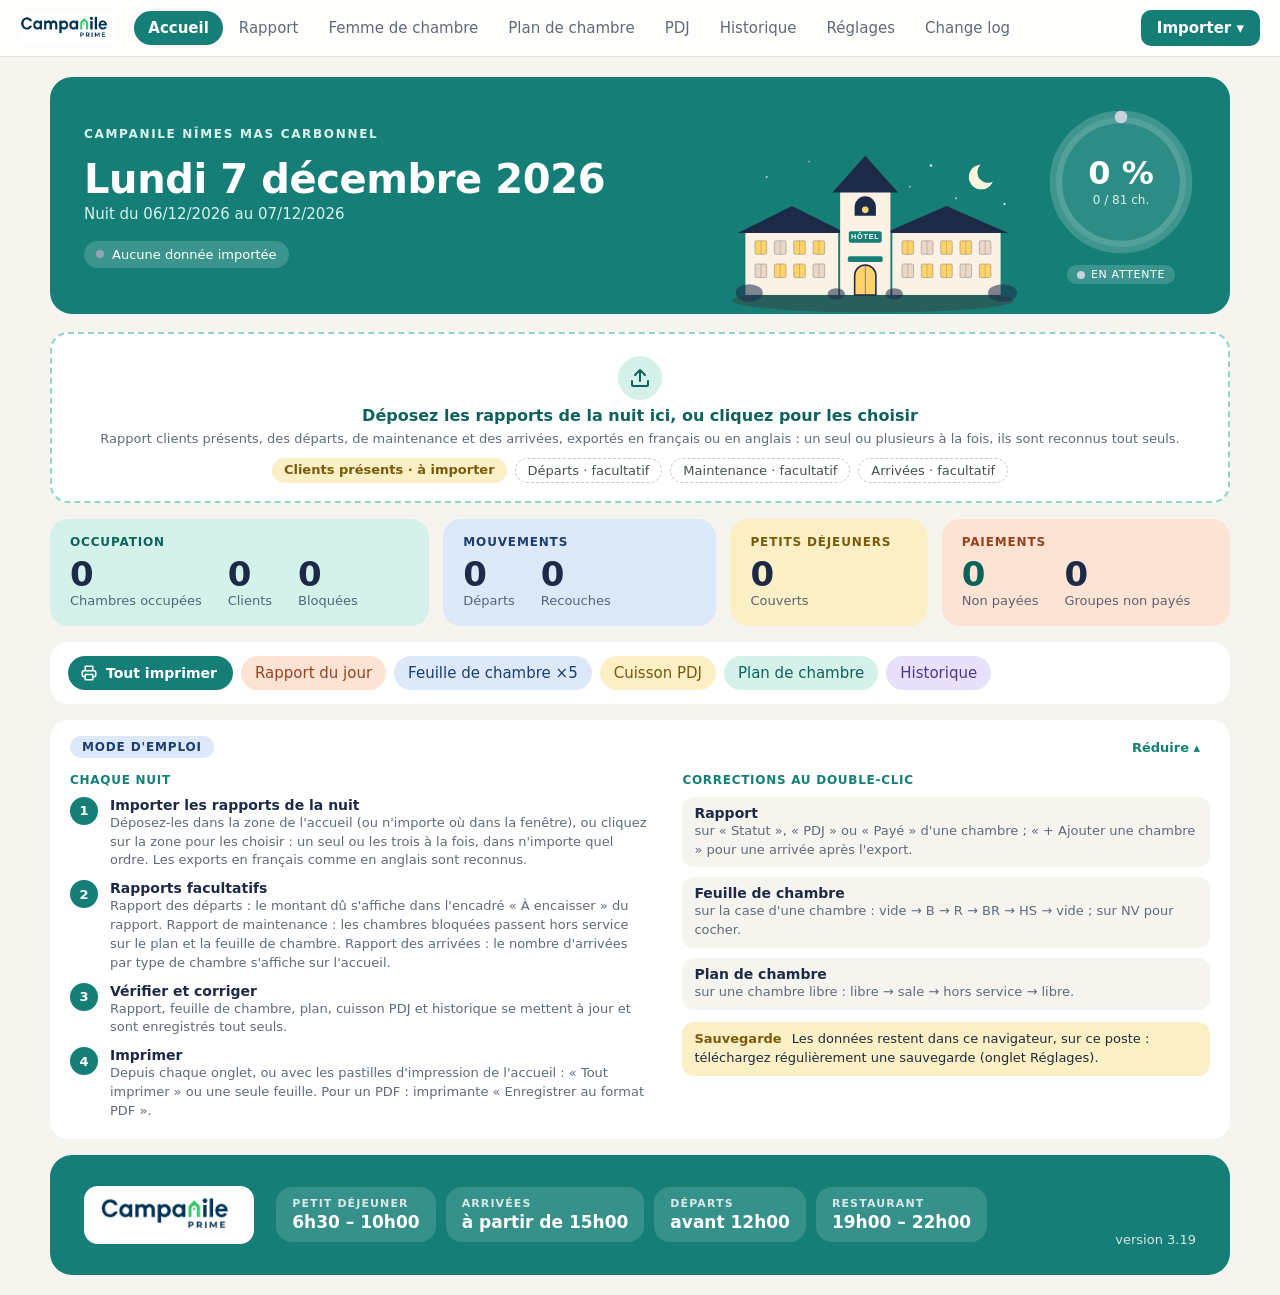
==== index.html @ da230cfa "Import 3.19 : rapport des arrivées, arrivées par type de chambre sur l'accueil" ====
<!doctype html>
<html lang="fr">
<head>
  <meta charset="utf-8">
  <meta name="viewport" content="width=device-width, initial-scale=1">
  <title>Rapport du jour</title>
  <link rel="stylesheet" href="css/app.css">
</head>
<body>
  <header class="barre">
    <div class="marque">
      <span class="logo"><img src="img/logo-campanile.png" alt="Campanile"></span>    </div>
    <nav id="onglets" aria-label="Feuilles">
      <button data-vue="accueil">Accueil</button>
      <button data-vue="rapport">Rapport</button>
      <button data-vue="fdc">Femme de chambre</button>
      <button data-vue="plan">Plan de chambre</button>
      <button data-vue="pdj">PDJ</button>
      <button data-vue="recap">Historique</button>
      <button data-vue="reglages">Réglages</button>
      <button data-vue="changelog">Change log</button>
    </nav>
    <div class="menu-import">
      <button class="btn primaire" data-action="menu-import" aria-haspopup="true" aria-expanded="false">Importer ▾</button>
      <div class="menu-import-liste" id="menu-import" hidden>
        <button data-action="importer"><b>Rapport clients présents</b><small>chambres, clients, départs, PDJ, paiement</small></button>
        <button data-action="importer-soldes"><b>Rapport des départs</b><small>montant dû des chambres en départ</small></button>
        <button data-action="importer-maintenance"><b>Rapport de maintenance</b><small>chambres bloquées : hors service sur le plan et la feuille de chambre</small></button>
        <button data-action="importer-arrivees"><b>Rapport des arrivées</b><small>nombre d'arrivées par type de chambre, sur l'accueil</small></button>
        <p class="menu-import-note">Exports en français ou en anglais : les deux sont reconnus.</p>
      </div>
    </div>
  </header>

  <div id="notice" class="notice" hidden role="status"></div>
  <main id="vue"></main>
  <div id="impression" class="nb"></div>
  <dialog id="dialogue"></dialog>
  <div id="apercu" hidden role="dialog" aria-modal="true" aria-label="Aperçu avant impression"></div>
  <div class="voile-depot">Déposez les rapports exportés (en français ou en anglais) pour les importer</div>

  <input type="file" id="fichier-import" accept=".xlsx,.xlsm,.csv" multiple hidden>
  <input type="file" id="fichier-soldes" accept=".xlsx,.xlsm,.csv" hidden>
  <input type="file" id="fichier-maintenance" accept=".xlsx,.xlsm,.csv" hidden>
  <input type="file" id="fichier-arrivees" accept=".xlsx,.xlsm,.csv" hidden>
  <input type="file" id="fichier-restaurer" accept=".json,application/json" hidden>

  <script src="js/config.js"></script>
  <script src="js/changelog.js"></script>
  <script src="js/xlsx-reader.js"></script>
  <script src="js/calculs.js"></script>
  <script src="js/store.js"></script>
  <script src="js/buffet.js"></script>
  <script src="js/vues.js"></script>
  <script src="js/app.js"></script>
</body>
</html>
---- css/app.css ----
/* ====== Jetons (tons Campanile : vert canard, bleu nuit ; impression en noir et blanc) ====== */
:root {
  --fond: #f6f4ef;            /* crème clair, à plat */
  --surface: #ffffff;
  --texte: #1f2a3d;
  --doux: #5f6b7a;
  --bord: #e6e2d8;
  /* pastels (une couleur par onglet), accordés au vert Campanile */
  --menthe: #d5f2ea;  --menthe-fonce: #0e625c;
  --ciel: #dde9f8;    --ciel-fonce: #1c3d6e;
  --beurre: #fbefc6;  --beurre-fonce: #7a5a0c;
  --rose: #fadcdc;    --rose-fonce: #9b2c2c;
  --lilas: #e8e1fb;   --lilas-fonce: #4b3a8c;
  --peche: #fde3d4;   --peche-fonce: #94451c;
  --sauge: #e9ece5;   --sauge-fonce: #46524a;
  --gris-btn: #eceae3;
  --marine: #1c2a48;          /* bleu nuit (« PRIME ») : textes forts, en-têtes de tableaux */
  --marine-clair: #eaf6f4;    /* vert très clair : fonds des tuiles et zones douces */
  --accent: #157f77;          /* vert canard Campanile */
  --accent-fonce: #0e625c;
  --ok: #1a7f4b;
  --orange: #c26a00;
  --rouge: #b42318;
  --rayon: 8px;
  font-family: "Segoe UI", system-ui, -apple-system, Roboto, Arial, sans-serif;
  color: var(--texte);
}
* { box-sizing: border-box; }
body { margin: 0; background: var(--fond); font-size: 15px; }
button, input, select { font: inherit; }

/* ====== Barre du haut ====== */
.barre {
  position: sticky; top: 0; z-index: 10;
  display: flex; align-items: center; gap: 20px; flex-wrap: wrap;
  padding: 10px 20px; background: var(--accent); color: #fff;
  box-shadow: 0 2px 10px rgba(10,80,75,.25);
}
.barre .btn.primaire { background: #fff; border-color: #fff; color: var(--accent); }
.barre .btn.primaire:hover { filter: none; background: #eefaf8; }
.marque { display: flex; align-items: center; gap: 10px; }
.marque b { display: block; font-size: 16px; }
.marque small { display: block; opacity: .75; font-size: 12px; }
/* logo Campanile (fichier img/logo-campanile.png) sur une pastille blanche, le vert ne se voit pas sur le bandeau vert */
.logo {
  height: 38px; padding: 3px 10px; border-radius: 8px; background: #fff;
  display: flex; align-items: center; flex: none;
}
.logo img { height: 30px; width: auto; display: block; }
#onglets { display: flex; gap: 2px; flex: 1; flex-wrap: wrap; }
#onglets button {
  background: none; border: 0; color: #d9f2ee; padding: 8px 10px; border-radius: 6px; cursor: pointer; white-space: nowrap;
}
#onglets button:hover { background: rgba(255,255,255,.14); color: #fff; }
#onglets button.actif { background: #fff; color: var(--accent); font-weight: 600; }

/* Menu « Importer » (rapport clients présents / rapport des soldes) */
.menu-import { position: relative; flex: none; }
.menu-import-liste {
  position: absolute; right: 0; top: calc(100% + 6px); z-index: 30; min-width: 290px;
  background: #fff; border: 1px solid var(--bord); border-radius: 10px; box-shadow: 0 12px 32px rgba(17,24,39,.2); padding: 6px;
}
.menu-import-liste[hidden] { display: none; }
.menu-import-liste button {
  display: flex; flex-direction: column; align-items: flex-start; gap: 2px; width: 100%; text-align: left;
  border: 0; background: none; padding: 9px 12px; border-radius: 7px; cursor: pointer; color: var(--texte);
}
.menu-import-liste button:hover { background: var(--marine-clair); }
.menu-import-liste b { color: var(--marine); font-size: 14px; }
.menu-import-liste small { color: var(--doux); font-size: 12px; }
.menu-import-note { margin: 4px 0 0; padding: 8px 12px 4px; border-top: 1px solid var(--bord); font-size: 12px; color: var(--doux); }

/* ====== Boutons ====== */
.btn {
  border: 1px solid var(--bord); background: var(--surface); color: var(--texte);
  padding: 8px 14px; border-radius: 6px; cursor: pointer; white-space: nowrap;
}
.btn:hover:not(:disabled) { border-color: var(--marine); }
.btn:disabled { opacity: .45; cursor: default; }
.btn.primaire { background: var(--accent); border-color: var(--accent); color: #fff; font-weight: 600; }
.btn.primaire:hover { filter: brightness(1.08); }
.btn.lien { border: 0; background: none; color: var(--marine); text-decoration: underline; padding: 4px; }
.btn.danger { border-color: var(--rouge); color: var(--rouge); }
.aide { color: var(--doux); font-size: 13px; }
.rouge { color: var(--rouge); }

/* ====== Messages ====== */
.notice {
  position: relative; margin: 12px auto 0; max-width: 1180px; padding: 12px 44px 12px 16px;
  border-radius: var(--rayon); border: 1px solid; line-height: 1.5;
}
.notice.info { background: var(--marine-clair); border-color: #b9ddd8; }
.notice.ok { background: #e8f5ee; border-color: #a6d8bc; }
.notice.alerte { background: #fff5e5; border-color: #f3c98b; }
.notice.erreur { background: #fdecea; border-color: #f2b8b5; }
.notice .fermer { position: absolute; right: 8px; top: 6px; border: 0; background: none; font-size: 22px; cursor: pointer; color: var(--doux); }

/* ====== Écrans ====== */
#vue { padding: 20px; }
.ecran { max-width: 1180px; margin: 0 auto; }
/* écrans avec une feuille : toute la largeur, la feuille est mise à l'échelle par app.js */
.ecran:has(.papier) { max-width: none; }
.outils { display: flex; align-items: center; gap: 10px; flex-wrap: wrap; margin-bottom: 14px; }
.papier { overflow-x: auto; padding-bottom: 8px; }
.choix-affichage { margin-left: auto; display: flex; align-items: center; gap: 6px; font-size: 13px; color: var(--doux); }
.choix-affichage select { padding: 5px 8px; border: 1px solid var(--bord); border-radius: 6px; background: var(--surface); color: var(--texte); font-size: 13px; }
/* grands écrans (Full HD et ultra-large) : pages un peu plus larges */
@media (min-width: 1800px) { .ecran, .notice { max-width: 1400px; } }
@media (min-width: 2600px) { .ecran, .notice { max-width: 1680px; } #vue { padding: 24px 32px; } }
/* écrans étroits : barre du haut sur une ligne, onglets qui défilent */
@media (max-width: 1250px) {
  .barre { flex-wrap: nowrap; gap: 12px; padding: 8px 14px; }
  #onglets { flex-wrap: nowrap; overflow-x: auto; scrollbar-width: none; }
  #onglets::-webkit-scrollbar { display: none; }
  #onglets button { padding: 7px 8px; font-size: 14px; }
  .barre .btn.primaire { padding: 7px 10px; font-size: 14px; }
  .barre .btn.primaire .long { display: none; }
}
.papier .feuille { margin: 0 auto; box-shadow: 0 1px 3px rgba(0,0,0,.12), 0 6px 24px rgba(0,0,0,.06); }
.bandeau-sauv {
  display: flex; align-items: center; gap: 12px; flex-wrap: wrap;
  margin: 0 0 14px; padding: 10px 14px; background: #fff5e5; border: 1px solid #f3c98b; border-radius: var(--rayon);
}

/* Accueil */
/* En-tête de l'accueil */
.hero {
  --anneau: #7fe3cf;
  position: relative; overflow: hidden; isolation: isolate;
  display: flex; align-items: center; justify-content: space-between; gap: 28px; flex-wrap: wrap;
  padding: 30px 34px; border-radius: 16px; color: #fff;
  background:
    radial-gradient(circle at 70% 0%, rgba(255,255,255,.18), transparent 45%),
    radial-gradient(circle at 0% 100%, rgba(0,0,0,.18), transparent 50%),
    linear-gradient(135deg, #1b9a90 0%, #157f77 45%, #1c2a48 100%);
  box-shadow: 0 12px 32px rgba(16,55,70,.28);
}
.hero::before {                       /* liseré crème */
  content: ""; position: absolute; left: 0; top: 0; bottom: 0; width: 6px; background: #9fe0d6;
}
.hero::after {                        /* motif discret de lignes */
  content: ""; position: absolute; inset: 0; z-index: -1; opacity: .07;
  background: repeating-linear-gradient(-45deg, #fff 0 1px, transparent 1px 14px);
  mask-image: linear-gradient(90deg, transparent 35%, #000);
  -webkit-mask-image: linear-gradient(90deg, transparent 35%, #000);
}
.hero-texte { min-width: 0; flex: 1 1 340px; }
.hero-hotel {
  display: inline-block; font-size: 12px; font-weight: 600; letter-spacing: .14em; text-transform: uppercase;
  color: #d9f2ee; margin-bottom: 14px;
}
.hero-surtitre { font-size: 15px; color: #b8e4de; }
.hero-dessin { flex: 0 1 290px; min-width: 200px; align-self: flex-end; margin: 0 0 -30px; }
.hero-dessin svg { display: block; width: 100%; height: auto; filter: drop-shadow(0 6px 10px rgba(5,35,45,.3)); }
@media (max-width: 960px) { .hero-dessin { display: none; } }
.hero-date {
  margin: 2px 0 4px; font-size: clamp(26px, 4vw, 40px); font-weight: 700; line-height: 1.1; letter-spacing: -.01em;
}
.hero-sous { color: #d9f2ee; font-size: 15px; }
.hero-pastilles { display: flex; flex-wrap: wrap; gap: 8px; margin-top: 18px; }
.pastille {
  display: inline-flex; align-items: center; gap: 8px; padding: 6px 12px; border-radius: 999px;
  background: rgba(255,255,255,.14); border: 1px solid rgba(255,255,255,.28); color: #fff; font-size: 13px;
  backdrop-filter: blur(4px);
}
.pastille em { font-style: normal; color: #b8e4de; max-width: 220px; overflow: hidden; text-overflow: ellipsis; white-space: nowrap; }
.pastille .point { width: 8px; height: 8px; border-radius: 50%; background: #94a3b8; flex: none; }
.pastille .point.ok { background: #4ade80; box-shadow: 0 0 0 3px rgba(74,222,128,.25); }
.pastille.bouton { cursor: pointer; font: inherit; font-size: 13px; }
.pastille.bouton:hover { background: rgba(255,255,255,.2); }
.date-pastille { cursor: pointer; }
.date-pastille span { color: #b8e4de; }
.date-pastille input {
  background: transparent; border: 0; color: #fff; font: inherit; font-size: 13px; padding: 0; color-scheme: dark; cursor: pointer;
}
.hero-anneau { position: relative; width: 150px; flex: none; text-align: center; }
.hero-anneau svg { width: 150px; height: 150px; display: block; }
.anneau-fond { fill: rgba(0,0,0,.12); stroke: rgba(255,255,255,.2); stroke-width: 10; }
/* arc d'une seule teinte, accordée au bandeau vert Campanile : menthe (forte), ambre (moyenne), corail (faible) */
.anneau-val {
  fill: none; stroke: var(--anneau); stroke-width: 10; stroke-linecap: round; transition: stroke-dasharray .6s ease;
  filter: drop-shadow(0 0 4px color-mix(in srgb, var(--anneau) 55%, transparent));
}
.hero.moyen { --anneau: #ffd27a; }
.hero.bas { --anneau: #ff9f8f; }
.anneau-texte {
  position: absolute; top: 0; left: 0; width: 150px; height: 150px;
  display: flex; flex-direction: column; align-items: center; justify-content: center;
}
.anneau-texte b { font-size: 32px; line-height: 1; }
.anneau-texte span { font-size: 12px; color: #d9f2ee; margin-top: 4px; }
.anneau-lib {
  display: inline-flex; align-items: center; gap: 6px; margin-top: 8px; padding: 3px 10px; border-radius: 999px;
  font-size: 11px; letter-spacing: .06em; text-transform: uppercase; background: rgba(0,0,0,.18); color: #fff;
}
.anneau-lib::before { content: ""; width: 8px; height: 8px; border-radius: 50%; background: var(--anneau); }
.zone-import {
  margin: 16px 0; padding: 22px; border: 2px dashed #b9ddd8; border-radius: var(--rayon);
  background: var(--marine-clair); text-align: center; cursor: pointer;
  display: flex; flex-direction: column; gap: 4px;
}
.zone-import b { font-size: 18px; color: var(--accent); }
.zone-import span { color: var(--doux); font-size: 14px; }
.zone-import:hover, .zone-import:focus { border-color: var(--accent); background: #e6f5f3; outline: none; }
.tuiles { display: grid; grid-template-columns: repeat(auto-fit, minmax(140px, 1fr)); gap: 10px; }
.tuile { background: var(--surface); border: 1px solid var(--bord); border-radius: var(--rayon); padding: 12px 14px; }
.tuile span { display: block; color: var(--doux); font-size: 13px; }
.tuile b { font-size: 30px; color: var(--marine); font-variant-numeric: tabular-nums; }
.tuile.alerte b { color: var(--rouge); }
.actions-accueil { display: flex; align-items: center; gap: 12px; margin: 16px 0; }
/* Accueil : zone de dépôt des rapports, chiffres par groupe, impression */
.acc-depot-zone {
  display: flex; flex-direction: column; align-items: center; gap: 6px; width: 100%; margin: 18px 0 6px; padding: 22px 20px 18px;
  border: 2px dashed #8fd6c6; border-radius: 18px; background: var(--surface); color: var(--marine);
  font: inherit; text-align: center; cursor: pointer; transition: border-color .15s, background .15s, transform .1s ease-out;
}
.acc-depot-zone:hover, body.depot .acc-depot-zone { border-color: var(--accent); background: #f1faf7; }
.acc-depot-zone.rempli { padding: 14px 20px 14px; border-color: #c9e9e1; }
.dz-icone { display: grid; place-items: center; width: 44px; height: 44px; border-radius: 50%; background: var(--menthe); color: var(--menthe-fonce); }
.acc-depot-zone.rempli .dz-icone { width: 34px; height: 34px; }
.acc-depot-zone.rempli .dz-icone svg { width: 18px; height: 18px; }
.dz-titre { font-size: 16px; color: var(--menthe-fonce); }
.acc-depot-zone.rempli .dz-titre { font-size: 14px; }
.dz-aide { font-size: 13px; color: var(--doux); }
.acc-depot-zone.rempli .dz-aide { display: none; }
.dz-pastilles { display: flex; flex-wrap: wrap; justify-content: center; gap: 8px; margin-top: 6px; }
.dz-pastille { padding: 4px 12px; border-radius: 999px; font-size: 13px; font-weight: 600; white-space: nowrap; }
.dz-pastille.fait { background: var(--menthe); color: var(--menthe-fonce); }
.dz-pastille.manque { background: var(--beurre); color: var(--beurre-fonce); }
.dz-pastille.option { background: transparent; color: var(--sauge-fonce); border: 1.5px dashed #c5cbc0; font-weight: 500; }

.acc-chiffres { display: grid; grid-template-columns: 2fr 2fr 1fr 2fr; gap: 14px; margin: 16px 0; }
.acc-groupe {
  text-align: left; font: inherit; cursor: pointer; padding: 14px 18px 16px; background: var(--surface);
  border: 1px solid var(--bord); border-top: 4px solid var(--accent); border-radius: 14px;
  box-shadow: 0 1px 2px rgba(16,24,40,.05); transition: transform .12s, box-shadow .12s;
}
.acc-groupe:hover { transform: translateY(-2px); box-shadow: 0 8px 20px rgba(16,24,40,.08); }
.acc-groupe.g-fdc { border-top-color: var(--marine); }
.acc-groupe.g-pdj { border-top-color: #e0a84a; }
.acc-groupe.g-rapport { border-top-color: #b42318; }
.acc-groupe-titre { display: block; font-size: 12px; font-weight: 700; text-transform: uppercase; letter-spacing: .07em; color: var(--doux); margin-bottom: 8px; }
.acc-valeurs { display: flex; gap: 10px 26px; flex-wrap: wrap; }
.acc-valeur { display: flex; flex-direction: column; }
.acc-valeur b { font-size: 34px; line-height: 1.05; color: var(--marine); font-variant-numeric: tabular-nums; }
.acc-valeur small { font-size: 13px; color: var(--doux); }
.acc-valeur.alerte b { color: var(--rouge); }
.acc-valeur.ok b { color: var(--accent); }

@media (max-width: 1250px) { .acc-chiffres { grid-template-columns: 1fr 1fr; } }
@media (max-width: 720px) { .acc-chiffres { grid-template-columns: 1fr; } }
.acc-depot-zone:active { transform: scale(.99); }

/* En-tête commun des onglets (titre + nuit + aide à gauche, boutons à droite) */
.ecran-tete {
  display: flex; align-items: center; justify-content: space-between; gap: 12px 24px; flex-wrap: wrap;
  margin-bottom: 16px; padding: 14px 18px; background: var(--surface); border: 1px solid var(--bord);
  border-left: 5px solid var(--accent); border-radius: 14px; box-shadow: 0 1px 2px rgba(16,24,40,.05);
}
.ecran-tete .et-texte { min-width: 0; }
.ecran-tete h2 { margin: 0; font-size: 22px; color: var(--marine); letter-spacing: -.01em; }
.ecran-tete .et-sous { margin: 2px 0 0; font-size: 14px; font-weight: 600; color: var(--accent); }
.ecran-tete .et-aide { margin: 4px 0 0; font-size: 13px; color: var(--doux); }
.ecran-tete .outils { margin: 0; justify-content: flex-end; }
.ecran-tete .choix-affichage { margin-left: 8px; padding-left: 12px; border-left: 1px solid var(--bord); }
.et-rapport { border-left-color: #b42318; }
.et-fdc { border-left-color: var(--marine); }
.et-plan { border-left-color: var(--accent); }
.et-pdj { border-left-color: #e0a84a; }
.et-historique { border-left-color: #3fc1a6; }
.et-reglages { border-left-color: #8a94a3; }
.et-changelog { border-left-color: var(--accent); }
/* zone de la feuille : fond doux comme un plan de travail */
.papier { background: #e7eeed; border-radius: 14px; padding: 18px; }

/* Réglages */
.rg-grille { display: grid; grid-template-columns: 1fr 1fr; gap: 14px; margin-bottom: 14px; }
@media (max-width: 960px) { .rg-grille { grid-template-columns: 1fr; } }
.carte.rg-carte, .carte.types-ch { border-radius: 14px; box-shadow: 0 1px 2px rgba(16,24,40,.05); margin-bottom: 0; }
.rg-carte { padding: 16px 18px; border-top: 4px solid var(--accent); }
.rg-carte h3 { margin: 0 0 12px; font-size: 13px; text-transform: uppercase; letter-spacing: .06em; color: var(--marine); }
.rg-carte > label { margin-bottom: 10px; }
.rg-carte input { width: 100%; }
.rg-ligne { display: grid; grid-template-columns: 1fr 1fr; gap: 12px; }
.rg-ligne label small { font-size: 11px; color: var(--doux); margin-top: 2px; }
.rg-ligne label { margin-bottom: 0; }
.rg-carte p { margin: 0 0 10px; line-height: 1.5; }
.rg-etat b { color: var(--marine); }
.rg-carte > label.rg-case {
  display: flex; flex-direction: row; align-items: flex-start; gap: 10px; margin: 14px 0 0; padding: 10px 12px;
  border: 1px solid var(--bord, #e5e7eb); border-radius: 10px; background: #f8fafb; cursor: pointer;
}
.rg-carte .rg-case input { width: 18px; height: 18px; margin: 1px 0 0; flex: none; accent-color: var(--accent); cursor: pointer; }
.rg-case span { display: flex; flex-direction: column; gap: 2px; }
.rg-case b { color: var(--marine); font-size: 13px; }
.rg-case small { color: var(--doux); font-size: 12px; line-height: 1.4; }
.rg-carte.danger { border-top-color: var(--rouge); margin-top: 14px; }
.rg-carte.danger h3 { color: var(--rouge); }
.reglages .types-ch { margin-bottom: 0; border-top: 4px solid #7b4fc9; }

/* Historique */
.hi-cartes { display: grid; grid-template-columns: repeat(auto-fit, minmax(200px, 1fr)); gap: 14px; margin-bottom: 16px; }
.hi-carte {
  display: flex; flex-direction: column; gap: 2px; padding: 14px 18px; background: var(--surface);
  border: 1px solid var(--bord); border-top: 4px solid var(--marine); border-radius: 14px; box-shadow: 0 1px 2px rgba(16,24,40,.05);
}
.hi-carte span { font-size: 12px; font-weight: 700; text-transform: uppercase; letter-spacing: .06em; color: var(--doux); }
.hi-carte b { font-size: 32px; line-height: 1.1; color: var(--marine); font-variant-numeric: tabular-nums; }
.hi-carte small { font-size: 12px; color: var(--doux); }
.hi-carte.taux.haut { border-top-color: #3fc1a6; } .hi-carte.taux.moyen { border-top-color: #e8b14f; } .hi-carte.taux.bas { border-top-color: #e8786a; }
.hi-bloc { background: var(--surface); border: 1px solid var(--bord); border-radius: 14px; padding: 16px 18px; margin-bottom: 16px; box-shadow: 0 1px 2px rgba(16,24,40,.05); }
.hi-bloc h3 { margin: 0 0 12px; font-size: 13px; text-transform: uppercase; letter-spacing: .06em; color: var(--marine); }
.hi-bloc h3 small { text-transform: none; letter-spacing: 0; font-weight: 400; color: var(--doux); margin-left: 6px; }
.hi-graphe { display: flex; gap: 8px; height: 190px; }
.hi-axe { display: flex; flex-direction: column; justify-content: space-between; font-size: 11px; color: var(--doux); padding-bottom: 30px; text-align: right; }
.hi-barres {
  flex: 1; display: grid; grid-template-columns: repeat(var(--n), minmax(14px, 46px)); gap: 6px; align-items: end;
  background: repeating-linear-gradient(to top, #eef2f1 0 1px, transparent 1px 50%) 0 0 / 100% calc(100% - 30px) no-repeat;
}
.hi-barre { display: flex; flex-direction: column; align-items: center; height: 100%; justify-content: flex-end; }
.hi-barre i { position: relative; display: block; width: 100%; border-radius: 6px 6px 2px 2px; background: var(--anneau-taux); min-height: 2px; }
.hi-barre em { position: absolute; top: -16px; left: 0; right: 0; text-align: center; font-style: normal; font-size: 10px; font-weight: 700; color: var(--marine); }
.hi-barre > span { height: 30px; display: flex; flex-direction: column; align-items: center; justify-content: center; font-size: 11px; font-weight: 700; color: var(--marine); line-height: 1.1; }
.hi-barre > span small { font-weight: 400; color: var(--doux); font-size: 10px; }
.hi-barre.haut, .hi-jauge.haut { --anneau-taux: #7fe3cf; }
.hi-barre.moyen, .hi-jauge.moyen { --anneau-taux: #ffd27a; }
.hi-barre.bas, .hi-jauge.bas { --anneau-taux: #ff9f8f; }
.hi-table-conteneur { overflow-x: auto; }
.hi-table { width: 100%; border-collapse: collapse; font-size: 14px; font-variant-numeric: tabular-nums; }
.hi-table th { text-align: center; font-size: 11px; text-transform: uppercase; letter-spacing: .05em; color: var(--doux); font-weight: 700; padding: 8px 10px; border-bottom: 2px solid var(--bord); white-space: nowrap; }
.hi-table th:first-child, .hi-table td.date { text-align: left; }
.hi-table td { text-align: center; padding: 9px 10px; border-bottom: 1px solid #eef2f1; color: var(--texte); }
.hi-table tbody tr:hover td { background: var(--marine-clair); }
.hi-table td.date b { display: block; color: var(--marine); }
.hi-table td.date small { color: var(--doux); font-size: 12px; }
.hi-table td.occ { display: flex; align-items: center; gap: 8px; justify-content: center; }
.hi-table td.occ b { min-width: 42px; text-align: right; color: var(--marine); }
.hi-jauge { display: inline-block; width: 80px; height: 8px; border-radius: 4px; background: #eef2f1; overflow: hidden; }
.hi-jauge i { display: block; height: 100%; background: var(--anneau-taux); border-radius: 4px; }
.hi-table th.src, .hi-table td.src { color: var(--doux); font-size: 13px; }
.hi-table th.src { border-left: 1px solid #eef2f1; }
.hi-vide { display: flex; flex-direction: column; gap: 4px; align-items: center; padding: 40px; background: var(--surface); border: 1px dashed var(--bord); border-radius: 14px; color: var(--doux); }
.hi-vide b { color: var(--marine); font-size: 16px; }

/* Accueil : mode d'emploi toujours visible */
.me-bloc { background: var(--surface); border: 1px solid var(--bord); border-radius: 14px; padding: 16px 20px 18px; box-shadow: 0 1px 2px rgba(16,24,40,.05); }
.me-bloc h3 { margin: 0 0 14px; font-size: 13px; text-transform: uppercase; letter-spacing: .07em; color: var(--marine); }
.me-grille { display: grid; grid-template-columns: 1.1fr 1fr; gap: 18px 32px; }
@media (max-width: 960px) { .me-grille { grid-template-columns: 1fr; } }
.me-colonne h4 { margin: 0 0 10px; font-size: 12px; text-transform: uppercase; letter-spacing: .06em; color: var(--accent); }
.me-etapes, .me-astuces { list-style: none; margin: 0; padding: 0; display: flex; flex-direction: column; gap: 10px; }
.me-etapes li { display: flex; gap: 12px; align-items: flex-start; }
.me-etapes i {
  flex: none; width: 28px; height: 28px; border-radius: 50%; display: grid; place-items: center;
  font-style: normal; font-weight: 700; font-size: 13px; background: var(--accent); color: #fff;
}
.me-etapes div, .me-astuces li { display: flex; flex-direction: column; gap: 1px; }
.me-etapes b, .me-astuces b { color: var(--marine); font-size: 14px; }
.me-etapes span, .me-astuces span { color: var(--doux); font-size: 13px; line-height: 1.45; }
.me-astuces li { padding: 8px 12px; border-left: 3px solid var(--accent); background: var(--marine-clair); border-radius: 0 8px 8px 0; }
.me-sauv { margin: 12px 0 0; padding: 8px 12px; border-radius: 8px; background: #fff5e5; border: 1px solid #f3c98b; font-size: 13px; color: var(--texte); line-height: 1.45; }
.me-sauv b { color: #8a5a10; margin-right: 6px; }

.mode-emploi { background: var(--surface); border: 1px solid var(--bord); border-radius: 14px; padding: 12px 18px; }
.mode-emploi summary { cursor: pointer; font-weight: 600; color: var(--marine); }
.mode-emploi li { margin: 6px 0; line-height: 1.45; }

/* Panneau PDJ et réglages */
.panneau, .carte {
  background: var(--surface); border: 1px solid var(--bord); border-radius: var(--rayon); padding: 14px 18px; margin-bottom: 14px;
}
.panneau { display: flex; flex-wrap: wrap; gap: 14px 22px; align-items: flex-end; }
.panneau label, .carte label { display: flex; flex-direction: column; gap: 4px; font-size: 13px; color: var(--doux); }
.panneau input, .panneau select, .carte input {
  padding: 6px 8px; border: 1px solid var(--bord); border-radius: 5px; color: var(--texte); font-size: 15px;
}
.panneau input[type=number] { width: 110px; }
.panneau fieldset { border: 1px solid var(--bord); border-radius: 6px; display: flex; gap: 12px; flex-wrap: wrap; padding: 8px 12px; }
.panneau fieldset input { width: 80px; }
.panneau legend { font-size: 13px; color: var(--doux); padding: 0 4px; }
.carte label { margin-bottom: 12px; max-width: 460px; }
.carte .boutons { display: flex; gap: 10px; flex-wrap: wrap; }
.carte.danger { border-color: #f2b8b5; }
.carte h3 { margin: 0 0 6px; color: var(--marine); font-size: 16px; }
/* Réglages : cartes au même style que le reste (liseré coloré en haut, titres marine) */
.reglages .carte.rg-carte { padding: 16px 18px; border-top: 4px solid var(--accent); border-radius: 14px; }
.reglages .carte.rg-carte h3 { margin: 0 0 12px; font-size: 13px; text-transform: uppercase; letter-spacing: .06em; color: var(--marine); }
.reglages .carte.rg-carte label { max-width: none; }
.reglages .carte.rg-carte.danger { border-color: #f2b8b5; border-top: 4px solid var(--rouge); }
.reglages .carte.rg-carte.danger h3 { color: var(--rouge); }
.reglages .carte.types-ch { border-top: 4px solid #7b4fc9; border-radius: 14px; }

/* Boîte de dialogue */
#dialogue {
  border: 0; border-radius: 10px; padding: 0; width: min(440px, calc(100vw - 32px));
  box-shadow: 0 10px 40px rgba(0,0,0,.25); color: var(--texte);
}
#dialogue::backdrop { background: rgba(17,24,39,.45); }
#dialogue form { padding: 20px 22px; }
#dialogue h2 { margin: 0 0 8px; font-size: 18px; color: var(--marine); }
#dialogue p { margin: 0 0 14px; line-height: 1.5; }
#dialogue input { width: 100%; padding: 8px 10px; border: 1px solid var(--bord); border-radius: 6px; margin-bottom: 14px; font-size: 16px; }
#dialogue .boutons { display: flex; justify-content: flex-end; gap: 10px; }
#dialogue:has(.fiche-ajout) { width: min(520px, calc(100vw - 32px)); }
.fiche-ajout p { font-size: 13px; color: var(--texte-doux, #555); }
.fiche-ajout .champs { display: grid; grid-template-columns: 1fr 1fr; gap: 10px 14px; margin-bottom: 12px; }
.fiche-ajout label { display: flex; flex-direction: column; gap: 4px; font-size: 13px; font-weight: 600; color: var(--marine); }
.fiche-ajout label.large { grid-column: 1 / -1; }
.fiche-ajout label.case { flex-direction: row; align-items: center; gap: 8px; font-weight: 500; color: var(--texte); }
#dialogue .fiche-ajout input, .fiche-ajout select { margin: 0; padding: 7px 9px; border: 1px solid var(--bord); border-radius: 6px; font-size: 15px; font-weight: 400; }
#dialogue .fiche-ajout input[type=checkbox] { width: 18px; height: 18px; padding: 0; accent-color: var(--accent); }
.fiche-ajout .erreur-fiche { color: var(--rouge); font-weight: 600; }
@media (max-width: 480px) { .fiche-ajout .champs { grid-template-columns: 1fr; } }
.btn.danger-plein { background: var(--rouge); border-color: var(--rouge); color: #fff; font-weight: 600; }

/* Change log */
.cl-entete h2 { color: var(--accent); font-size: 22px; margin: 4px 0 2px; }
.cl-entete { margin-bottom: 18px; }
.cl-liste { list-style: none; margin: 0; padding: 0; position: relative; }
.cl-liste::before {                   /* fil de la frise */
  content: ""; position: absolute; left: 23px; top: 10px; bottom: 10px; width: 2px; background: var(--bord);
}
.cl-version { position: relative; display: flex; gap: 16px; margin-bottom: 16px; }
.cl-repere { flex: none; width: 48px; display: flex; justify-content: center; align-items: flex-start; padding-top: 14px; }
.cl-repere span {
  position: relative; z-index: 1; min-width: 40px; padding: 3px 6px; border-radius: 999px; text-align: center;
  background: var(--surface); border: 2px solid var(--accent); color: var(--accent); font-size: 12px; font-weight: 700;
}
.cl-version.actuelle .cl-repere span { background: var(--accent); color: #fff; }
.cl-carte {
  flex: 1; min-width: 0; background: var(--surface); border: 1px solid var(--bord); border-radius: var(--rayon); padding: 14px 18px;
}
.cl-version.actuelle .cl-carte { border-color: var(--accent); box-shadow: 0 4px 16px rgba(21,127,119,.12); }
.cl-tete { display: flex; justify-content: space-between; align-items: baseline; gap: 12px; flex-wrap: wrap; margin-bottom: 8px; }
.cl-tete h3 { margin: 0; font-size: 16px; color: var(--marine); }
.cl-date { color: var(--doux); font-size: 13px; }
.cl-date em { font-style: normal; margin-left: 6px; padding: 2px 8px; border-radius: 999px; background: var(--marine-clair); color: var(--accent); font-weight: 600; }
.cl-carte ul { margin: 0; padding: 0; list-style: none; }
.cl-carte li { display: flex; gap: 10px; align-items: baseline; padding: 5px 0; line-height: 1.45; border-top: 1px solid #eef2f1; }
.cl-carte li:first-child { border-top: 0; }
.cl-type {
  flex: none; width: 96px; text-align: center; padding: 1px 0; border-radius: 4px; font-size: 11px; font-weight: 700;
  text-transform: uppercase; letter-spacing: .03em;
}
.cl-type.nouveau { background: #e3f4f1; color: #0e625c; }
.cl-type.amelioration { background: #e6ebf5; color: #1c2a48; }
.cl-type.correction { background: #fdecea; color: #b42318; }
@media (max-width: 720px) {
  .cl-carte li { flex-direction: column; gap: 4px; }
  .cl-type { width: auto; padding: 1px 8px; }
}

/* Aperçu avant impression */
#apercu {
  position: fixed; inset: 0; z-index: 40; display: flex; flex-direction: column;
  background: rgba(28,42,72,.92); backdrop-filter: blur(2px);
}
#apercu[hidden] { display: none; }
body.apercu-ouvert { overflow: hidden; }
.apercu-barre {
  display: flex; align-items: center; justify-content: space-between; gap: 12px; flex-wrap: wrap;
  padding: 12px 20px; background: var(--marine); color: #fff; box-shadow: 0 2px 12px rgba(0,0,0,.3);
}
.apercu-titre b { display: block; font-size: 16px; }
.apercu-titre span { font-size: 13px; color: #c7d2e6; }
.apercu-boutons { display: flex; gap: 10px; }
.apercu-zone { flex: 1; overflow: auto; display: grid; place-items: center; padding: 24px; }
.apercu-page .feuille { box-shadow: 0 8px 30px rgba(0,0,0,.45); }
.apercu-page .clic { cursor: default; }
.apercu-page .clic:hover { outline: none !important; }

/* Glisser-déposer */
.voile-depot {
  display: none; position: fixed; inset: 0; z-index: 50; background: rgba(31,56,100,.82); color: #fff;
  font-size: 26px; font-weight: 600; place-items: center;
}
body.depot .voile-depot { display: grid; }

/* Cuisson PDJ : panneau de saisie */
.cuisson-saisie { display: grid; grid-template-columns: minmax(240px, 1fr) minmax(360px, 2fr); gap: 14px; margin-bottom: 16px; align-items: stretch; }
@media (max-width: 720px) { .cuisson-saisie { grid-template-columns: 1fr; } }
.cs-carte {
  background: var(--surface); border: 1px solid var(--bord); border-radius: 12px; padding: 14px 16px;
  box-shadow: 0 1px 2px rgba(16,24,40,.04); border-top: 4px solid var(--accent);
}
.cs-carte h3 { margin: 0 0 10px; font-size: 13px; text-transform: uppercase; letter-spacing: .06em; color: var(--marine); }
.cs-carte h3 small { text-transform: none; letter-spacing: 0; font-weight: 400; color: var(--doux); margin-left: 6px; }
.cs-couverts { border-top-color: var(--marine); }
.cs-compteur { display: inline-flex; align-items: stretch; border: 1px solid var(--bord); border-radius: 10px; overflow: hidden; background: #fff; }
.cs-compteur input {
  width: 96px; border: 0; text-align: center; font-size: 34px; font-weight: 700; color: var(--marine);
  padding: 4px 0; -moz-appearance: textfield; background: transparent;
}
.cs-compteur input::-webkit-outer-spin-button, .cs-compteur input::-webkit-inner-spin-button { -webkit-appearance: none; margin: 0; }
.cs-compteur input:focus { outline: none; background: var(--marine-clair); }
.cs-pas { width: 40px; border: 0; background: var(--marine-clair); color: var(--accent); font-size: 22px; font-weight: 700; cursor: pointer; }
.cs-pas:hover { background: #d3ede9; }
.cs-compteur.petit { width: 100%; border-radius: 8px; }
.cs-compteur.petit input { flex: 1; width: 0; min-width: 40px; font-size: 20px; }
.cs-compteur.petit input:placeholder-shown { color: #b5bcc6; }
.cs-compteur.petit .cs-pas { width: 32px; font-size: 18px; }
.cs-note { margin: 8px 0 0; font-size: 13px; color: var(--doux); }
.cs-note .btn.lien { padding: 0; font-size: 13px; }
.cs-auto { color: var(--accent); font-weight: 600; }
.cs-modifie { color: #b7791f; }
.cs-segments { display: grid; grid-template-columns: repeat(3, 1fr); gap: 8px; }
.cs-segments label {
  display: flex; flex-direction: column; gap: 2px; padding: 10px 12px; border: 1.5px solid var(--bord); border-radius: 10px;
  cursor: pointer; background: #fff; transition: border-color .15s, background .15s;
}
.cs-segments label:hover { border-color: var(--accent); }
.cs-segments input { position: absolute; opacity: 0; pointer-events: none; }
.cs-segments b { font-size: 16px; color: var(--marine); }
.cs-segments small { font-size: 12px; color: var(--doux); }
.cs-segments label.actif, .cs-segments label:has(input:checked) { border-color: var(--accent); background: var(--marine-clair); box-shadow: inset 0 0 0 1px var(--accent); }
.cs-segments label.actif b, .cs-segments label:has(input:checked) b { color: var(--accent); }

/* Réglages : types de chambre */
.types-ch { padding: 10px 14px; }
.types-ch summary { display: flex; align-items: center; flex-wrap: wrap; gap: 6px 14px; cursor: pointer; list-style: none; }
.types-ch summary::-webkit-details-marker { display: none; }
.types-ch summary > b { font-size: 15px; color: var(--marine); }
.types-ch .tc-compte { display: flex; flex-wrap: wrap; gap: 4px 12px; font-size: 13px; color: #444; }
.types-ch .tc-sans { color: var(--rouge); }
/* nombre de chambres de l'hôtel (taux d'occupation), dans la même carte que les types */
.types-ch .tc-nombre { display: inline-flex; flex-direction: row; align-items: center; max-width: none; gap: 6px; margin: 0; font-size: 13px; font-weight: 600; color: var(--marine); cursor: default; }
.types-ch .tc-nombre input { width: 64px; padding: 4px 8px; font-size: 14px; font-weight: 700; }
.types-ch .tc-nombre small { font-weight: 400; color: var(--doux); }
.types-ch .tc-ouvrir { margin-left: auto; font-size: 13px; font-weight: 600; color: var(--accent); }
.types-ch .tc-ouvrir::after { content: " ▾"; }
.types-ch[open] .tc-ouvrir { font-size: 0; }
.types-ch[open] .tc-ouvrir::after { content: "Fermer ▴"; font-size: 13px; }
.tc-etages { margin-top: 14px; display: flex; flex-direction: column; gap: 12px; }
.tc-etage { display: flex; align-items: flex-start; gap: 12px; }
.tc-etage h3 { flex: none; width: 40px; margin: 7px 0 0; font-size: 13px; color: var(--marine); }
.tc-grille { flex: 1; display: grid; grid-template-columns: repeat(auto-fill, minmax(88px, 1fr)); gap: 6px; }
.types-ch label.tc {
  display: flex; flex-direction: row; align-items: center; justify-content: space-between; gap: 4px; margin: 0;
  border: 1px solid var(--bord); border-radius: 6px; padding: 4px 4px 4px 9px; background: var(--surface);
  font-weight: 700; font-size: 14px; color: var(--marine);
}
.types-ch label.tc select { flex: none; width: auto; min-width: 0; margin: 0; padding: 1px 2px; font-size: 14px; border: 0; background: transparent; cursor: pointer; }
.types-ch label.tc-vide { border-style: dashed; border-color: #e2a29c; }
.tc-pied { display: flex; flex-wrap: wrap; align-items: center; gap: 6px 12px; margin-top: 10px; }
.tc-pied .aide { font-size: 12px; }
.types-ch label.tc-PMR { background: #e8f0fe; border-color: #8fb0e8; }
.types-ch label.tc-1K { background: var(--marine-clair); border-color: #b9ddd8; }
.types-ch label.tc-2S { background: #fff5e5; border-color: #f3c98b; }
.types-ch label.tc-1Q { background: #f3eefc; border-color: #cbb9ee; }

/* ====== Thème flat pastel (écran uniquement ; les feuilles imprimées ne sont pas concernées) ======
   À plat : ni dégradé, ni ombre, ni liseré. Une couleur pastel par onglet, vert Campanile pour les actions,
   bleu nuit pour les textes forts. */

/* barre du haut : blanche, onglets en pilules, logo posé directement */
.barre { background: var(--surface); color: var(--marine); box-shadow: none; border-bottom: 1px solid var(--bord); }
.logo { background: none; padding: 0; height: 34px; }
#onglets button { color: var(--doux); border-radius: 999px; padding: 8px 14px; font-weight: 500; }
#onglets button:hover { background: var(--menthe); color: var(--menthe-fonce); }
#onglets button.actif { background: var(--accent); color: #fff; font-weight: 600; }
.barre .btn.primaire { background: var(--accent); border-color: var(--accent); color: #fff; }
.barre .btn.primaire:hover { background: var(--accent-fonce); }
.menu-import-liste { border: 0; border-radius: 16px; padding: 8px; box-shadow: 0 16px 40px rgba(28,42,72,.16); }
.menu-import-liste button { border-radius: 10px; }
.menu-import-liste button:hover { background: var(--menthe); }

/* boutons à plat */
.btn { border: 0; background: var(--gris-btn); border-radius: 10px; padding: 9px 16px; font-weight: 500; transition: background .15s; }
.btn:hover:not(:disabled) { background: #e1ded4; }
.btn.primaire { background: var(--accent); color: #fff; font-weight: 600; }
.btn.primaire:hover:not(:disabled) { background: var(--accent-fonce); filter: none; }
.btn.lien, .btn.lien:hover:not(:disabled) { background: none; }
.btn.danger { background: var(--rose); color: var(--rose-fonce); font-weight: 600; }
.btn.danger:hover:not(:disabled) { background: #f6c9c9; }
.btn.danger-plein { background: var(--rouge); color: #fff; }

/* messages */
.notice { border: 0; border-radius: 14px; }
.notice.info, .notice.ok { background: var(--menthe); color: var(--menthe-fonce); }
.notice.alerte { background: var(--beurre); color: var(--beurre-fonce); }
.notice.erreur { background: var(--rose); color: var(--rose-fonce); }
.bandeau-sauv { background: var(--beurre); border: 0; border-radius: 14px; color: var(--beurre-fonce); }

/* accueil : bandeau vert Campanile à plat */
.hero { background: var(--accent); box-shadow: none; border-radius: 22px; }
.hero::before, .hero::after { display: none; }
.hero-dessin svg { filter: none; }
.pastille { background: rgba(255,255,255,.16); border: 0; backdrop-filter: none; }
.anneau-fond { fill: rgba(255,255,255,.1); stroke: rgba(255,255,255,.18); }
.anneau-val { filter: none; }
.anneau-lib { background: rgba(255,255,255,.16); }

.acc-groupe { border: 0; border-radius: 18px; box-shadow: none; padding: 16px 20px 18px; transition: transform .15s, filter .15s; }
.acc-groupe:hover { box-shadow: none; transform: translateY(-2px); filter: saturate(1.25) brightness(.98); }
.acc-groupe.g-plan { background: var(--menthe); }   .acc-groupe.g-plan .acc-groupe-titre { color: var(--menthe-fonce); }
.acc-groupe.g-fdc { background: var(--ciel); }      .acc-groupe.g-fdc .acc-groupe-titre { color: var(--ciel-fonce); }
.acc-groupe.g-pdj { background: var(--beurre); }    .acc-groupe.g-pdj .acc-groupe-titre { color: var(--beurre-fonce); }
.acc-groupe.g-rapport { background: var(--rose); }  .acc-groupe.g-rapport .acc-groupe-titre { color: var(--rose-fonce); }
.acc-valeur small { color: var(--marine); opacity: .7; }
.acc-valeur.ok b { color: var(--menthe-fonce); }


/* en-tête des onglets : fond pastel propre à chaque onglet */
.ecran-tete { border: 0; border-radius: 18px; box-shadow: none; padding: 16px 20px; background: var(--sauge); }
.et-rapport { background: var(--rose); }        .et-rapport .et-sous { color: var(--rose-fonce); }
.et-fdc { background: var(--ciel); }            .et-fdc .et-sous { color: var(--ciel-fonce); }
.et-plan { background: var(--menthe); }         .et-plan .et-sous { color: var(--menthe-fonce); }
.et-pdj { background: var(--beurre); }          .et-pdj .et-sous { color: var(--beurre-fonce); }
.et-historique { background: var(--lilas); }    .et-historique .et-sous { color: var(--lilas-fonce); }
.et-reglages { background: var(--sauge); }      .et-reglages .et-sous { color: var(--sauge-fonce); }
.et-changelog { background: var(--peche); }     .et-changelog .et-sous { color: var(--peche-fonce); }
.ecran-tete .et-aide { color: var(--marine); opacity: .7; }
.ecran-tete .btn:not(.primaire) { background: rgba(255,255,255,.7); }
.ecran-tete .btn:not(.primaire):hover:not(:disabled) { background: #fff; }
.ecran-tete .choix-affichage { border-left-color: rgba(28,42,72,.12); color: var(--marine); }
/* onglet PDJ : sous-onglets Cuisson PDJ / Buffet PDJ */
.sous-onglets { display: flex; gap: 6px; margin: 0 auto 12px; max-width: var(--largeur, 1180px); }
.sous-onglets button {
  border: 0; border-radius: 999px; padding: 8px 18px; background: var(--beurre); color: var(--beurre-fonce);
  font: inherit; font-size: 14px; font-weight: 600; cursor: pointer; transition: background .15s, transform .1s ease-out;
}
.sous-onglets button:hover { background: #f6e3a3; }
.sous-onglets button:active { transform: scale(.97); }
.sous-onglets button.actif { background: var(--accent); color: #fff; }

/* taille des feuilles : Ajuster / Largeur, curseur de zoom avec − / + */
.choix-affichage { gap: 4px; }
.choix-affichage .ca-lib { margin-right: 4px; font-size: 13px; }
.ca-mode, .ca-pas {
  border: 0; border-radius: 999px; background: rgba(255,255,255,.7); color: var(--marine); font: inherit; font-size: 13px;
  cursor: pointer; transition: background .15s, transform .1s ease-out;
}
.ca-mode { padding: 6px 12px; }
.ca-pas { width: 28px; height: 28px; font-size: 16px; font-weight: 700; line-height: 1; }
.ca-mode:hover, .ca-pas:hover { background: #fff; }
.ca-mode:active, .ca-pas:active { transform: scale(.94); }
.ca-mode.actif { background: var(--accent); color: #fff; font-weight: 600; }
.choix-affichage input[type=range] { width: 130px; margin: 0 2px; accent-color: var(--accent); cursor: pointer; }
.ca-valeur { min-width: 44px; text-align: right; font-size: 13px; font-weight: 600; font-variant-numeric: tabular-nums; color: var(--marine); }

/* zone de la feuille */
.papier { background: #ebe8e0; border-radius: 18px; }
.papier .feuille { box-shadow: 0 0 0 1px rgba(28,42,72,.06); }

/* cartes blanches à plat, titre en pastille pastel */
.carte, .panneau, .mode-emploi, .tuile, .cl-carte, .cs-carte, .hi-bloc, .me-bloc,
.carte.rg-carte, .carte.types-ch, .reglages .carte.rg-carte, .reglages .carte.types-ch {
  border: 0; border-radius: 18px; box-shadow: none;
}
.reglages .carte.rg-carte.danger { border: 0; }
.rg-carte h3, .reglages .carte.rg-carte h3, .hi-bloc h3, .me-bloc h3, .cs-carte h3 {
  display: inline-block; padding: 4px 12px; border-radius: 999px; font-size: 12px;
  background: var(--menthe); color: var(--menthe-fonce);
}
.hi-bloc h3 { background: var(--lilas); color: var(--lilas-fonce); }
.me-bloc h3 { background: var(--ciel); color: var(--ciel-fonce); }
.cs-carte h3 { background: var(--beurre); color: var(--beurre-fonce); }
.reglages .carte.rg-carte.danger h3, .rg-carte.danger h3 { background: var(--rose); color: var(--rose-fonce); }
.types-ch summary > b { display: inline-block; padding: 4px 12px; border-radius: 999px; font-size: 12px; text-transform: uppercase; letter-spacing: .06em; background: var(--lilas); color: var(--lilas-fonce); }
.panneau input, .panneau select, .carte input, #dialogue input, #dialogue .fiche-ajout input, .fiche-ajout select {
  border: 1px solid var(--bord); border-radius: 10px; background: #faf9f6;
}
.panneau input:focus, .carte input:focus, #dialogue input:focus, .fiche-ajout select:focus { outline: 2px solid var(--accent); outline-offset: 0; border-color: transparent; background: #fff; }
.rg-carte > label.rg-case { border: 0; border-radius: 14px; background: var(--fond); }

/* réglages : types de chambre en pastilles pastel */
.types-ch label.tc { border: 0; border-radius: 10px; background: var(--fond); }
.types-ch label.tc-vide { border: 1.5px dashed #e2a29c; background: #fff; }
.types-ch label.tc-PMR { background: var(--ciel); }
.types-ch label.tc-1K { background: var(--menthe); }
.types-ch label.tc-2S { background: var(--beurre); }
.types-ch label.tc-1Q { background: var(--lilas); }

/* historique : cartes de synthèse pastel */
.hi-carte { border: 0; border-radius: 18px; box-shadow: none; background: var(--lilas); }
.hi-carte:nth-child(2) { background: var(--menthe); }
.hi-carte:nth-child(3) { background: var(--beurre); }
.hi-carte:nth-child(4) { background: var(--ciel); }
.hi-carte:nth-child(5) { background: var(--peche); }
.hi-carte.taux.haut { background: var(--menthe); } .hi-carte.taux.moyen { background: var(--beurre); } .hi-carte.taux.bas { background: var(--rose); }
.hi-carte span, .hi-carte small { color: var(--marine); opacity: .7; }
.hi-table tbody tr:hover td { background: var(--fond); }
.hi-vide { border: 2px dashed var(--bord); border-radius: 18px; }

/* mode d'emploi */
.me-astuces li { border-left: 0; border-radius: 12px; background: var(--fond); }
.me-sauv { border: 0; border-radius: 12px; background: var(--beurre); }
.me-sauv b { color: var(--beurre-fonce); }

/* cuisson PDJ : saisie */
.cs-carte { border-top: 0; }
.cs-compteur { border: 0; border-radius: 12px; background: var(--fond); }
.cs-compteur input:focus { background: #fff; }
.cs-pas { background: var(--beurre); color: var(--beurre-fonce); }
.cs-pas:hover { background: #f6e3a3; }
.cs-segments label { border: 2px solid transparent; border-radius: 12px; background: var(--fond); }
.cs-segments label:hover { border-color: var(--beurre); }
.cs-segments label.actif, .cs-segments label:has(input:checked) { border-color: var(--accent); background: var(--menthe); box-shadow: none; }

/* change log */
.cl-liste::before { background: #e1ddd2; }
.cl-repere span { border: 0; background: var(--peche); color: var(--peche-fonce); }
.cl-version.actuelle .cl-repere span { background: var(--accent); color: #fff; }
.cl-version.actuelle .cl-carte { box-shadow: none; outline: 2px solid var(--accent); }
.cl-carte li { border-top-color: var(--fond); }
.cl-type { border-radius: 999px; }
.cl-type.nouveau { background: var(--menthe); color: var(--menthe-fonce); }
.cl-type.amelioration { background: var(--ciel); color: var(--ciel-fonce); }
.cl-type.correction { background: var(--rose); color: var(--rose-fonce); }

/* réglages : feuilles des impressions de la nuit, en tuiles à cocher */
.reglages .carte.rg-carte.rg-impressions { margin: 0 0 14px; }
.rg-impressions .aide { margin: 0 0 12px; }
.rg-feuilles { display: flex; flex-wrap: wrap; gap: 8px; }
.rg-feuille { display: inline-flex; align-items: center; gap: 8px; padding: 6px 12px; border-radius: 999px; background: var(--fond); transition: background .15s; }
.rg-feuille.f-rapport.coche { background: var(--rose); }
.rg-feuille.f-fdc.coche { background: var(--ciel); }
.rg-feuille.f-pdj.coche { background: var(--beurre); }
.rg-feuille.f-plan.coche { background: var(--menthe); }
.rg-feuille.f-recap.coche { background: var(--lilas); }
.reglages .carte.rg-carte .rg-feuille label { display: flex; flex-direction: row; align-items: center; gap: 7px; margin: 0; cursor: pointer; font-size: 14px; font-weight: 600; color: var(--marine); }
.rg-carte .rg-feuille input[type=checkbox] { width: 16px; height: 16px; margin: 0; flex: none; accent-color: var(--accent); cursor: pointer; }
.reglages .carte.rg-carte .rg-feuille label.rg-ex { gap: 4px; font-weight: 500; cursor: default; }
.rg-carte .rg-feuille .rg-ex input { width: 52px; padding: 2px 6px; border-radius: 8px; background: rgba(255,255,255,.85); font-size: 14px; }

/* accueil : mode d'emploi repliable */
.me-bloc > summary { display: flex; align-items: center; justify-content: space-between; gap: 12px; cursor: pointer; list-style: none; }
.me-bloc > summary::-webkit-details-marker { display: none; }
.me-bloc > summary h3 { margin: 0; }
.me-bloc[open] > summary { margin-bottom: 14px; }
.me-bascule { font-size: 13px; font-weight: 600; color: var(--accent); padding: 4px 10px; border-radius: 999px; transition: background .15s; }
.me-bascule::after { content: "Afficher ▾"; }
.me-bloc[open] .me-bascule::after { content: "Réduire ▴"; }
.me-bloc > summary:hover .me-bascule { background: var(--menthe); }

/* accueil : pied de page qui rappelle l'en-tête (vert Campanile à plat, logo, hôtel, nuit) */
.acc-pied {
  display: flex; align-items: center; gap: 22px; flex-wrap: wrap; margin-top: 16px; padding: 28px 34px; min-height: 120px;
  border-radius: 22px; background: var(--accent); color: #fff;
}
.acc-pied-logo { display: flex; align-items: center; height: 58px; padding: 6px 16px; border-radius: 14px; background: #fff; flex: none; }
.acc-pied-logo img { height: 44px; width: auto; display: block; }
.acc-pied-version { margin-left: auto; font-size: 13px; opacity: .8; white-space: nowrap; align-self: flex-end; }
.acc-horaires { list-style: none; margin: 0; padding: 0; display: flex; flex-wrap: wrap; gap: 10px; }
.acc-horaires li { display: flex; flex-direction: column; gap: 2px; min-width: 130px; padding: 10px 16px; border-radius: 16px; background: rgba(255,255,255,.14); }
.acc-horaires span { font-size: 11px; font-weight: 600; letter-spacing: .1em; text-transform: uppercase; opacity: .8; }
.acc-horaires b { font-size: 17px; font-weight: 700; white-space: nowrap; }

/* réglages : horaires clés */
.reglages .carte.rg-carte.rg-horaires { margin: 0 0 14px; }
.rg-horaires .aide { margin: 0 0 12px; }
.rg-horaires-grille { display: grid; grid-template-columns: repeat(4, 1fr); gap: 12px; }
@media (max-width: 960px) { .rg-horaires-grille { grid-template-columns: 1fr 1fr; } }
.reglages .carte.rg-carte .rg-horaires-grille label { margin: 0; }

/* boîte de dialogue et aperçu */
#dialogue { border-radius: 20px; }
.apercu-barre { box-shadow: none; }

/* ====== Retouches de l'audit (v3.2) : sens des couleurs, largeurs, états des boutons ====== */
:root {
  --perle: #e6ebf3;   --perle-fonce: #3d4a63;   /* neutre bleuté : change log, bandeau des impressions */
  --sauge-net: #dfe7da;                         /* sauge plus marqué, lisible sur le fond crème */
  --largeur: 1180px;
}
@media (min-width: 1800px) { :root { --largeur: 1400px; } }
@media (min-width: 2600px) { :root { --largeur: 1680px; } }

/* le rose est réservé aux alertes : le Rapport passe en pêche, le Change log en perle */
.et-rapport { background: var(--peche); }        .et-rapport .et-sous { color: var(--peche-fonce); }
.acc-groupe.g-rapport { background: var(--peche); } .acc-groupe.g-rapport .acc-groupe-titre { color: var(--peche-fonce); }
.rg-feuille.f-rapport.coche { background: var(--peche); }
.et-changelog { background: var(--perle); }      .et-changelog .et-sous { color: var(--perle-fonce); }
.cl-repere span { background: var(--perle); color: var(--perle-fonce); }
.et-reglages { background: var(--sauge-net); }

/* onglets à feuille : en-tête et messages à la même largeur que les autres onglets, seule la feuille s'élargit */
.ecran:has(.papier) > :not(.papier) { max-width: var(--largeur); margin-left: auto; margin-right: auto; }
.ecran:has(.papier) > .ecran-tete { margin-bottom: 16px; }

/* accueil : anneau neutre tant que rien n'est importé */
.hero.attente { --anneau: #c9d3e0; }
/* accueil : « Petits déjeuners » sur une ligne */
.acc-chiffres { grid-template-columns: 2.5fr 1.8fr 1.3fr 1.9fr; } /* Occupation : 3 chiffres sur une ligne */

/* accueil : arrivées par type de chambre (rapport des arrivées) */
.acc-arrivees { display: flex; align-items: center; gap: 22px; flex-wrap: wrap; margin: 0 0 16px; padding: 14px 20px; border-radius: 18px; background: var(--lilas); }
.acc-arrivees .acc-groupe-titre { color: var(--lilas-fonce); margin-bottom: 2px; }
.arr-tete { display: flex; flex-direction: column; }
.arr-total { display: flex; align-items: baseline; gap: 8px; }
.arr-total b { font-size: 34px; line-height: 1.05; color: var(--marine); font-variant-numeric: tabular-nums; }
.arr-total small { font-size: 13px; color: var(--marine); opacity: .75; }
.arr-types { display: flex; flex-wrap: wrap; gap: 8px; flex: 1; justify-content: flex-end; }
.arr-type { display: inline-flex; align-items: baseline; gap: 6px; padding: 8px 14px; border-radius: 14px; background: rgba(255,255,255,.75); color: var(--marine); }
.arr-type b { font-size: 13px; color: var(--lilas-fonce); }
.arr-type .arr-n { font-size: 22px; font-weight: 700; font-variant-numeric: tabular-nums; }
.arr-type small { font-size: 12px; opacity: .75; }
.arr-type.manque { background: var(--rose); color: var(--rose-fonce); }
.arr-type.manque b, .arr-type.manque small { color: var(--rose-fonce); opacity: 1; font-weight: 700; }
.arr-type.inconnu small { max-width: 220px; overflow: hidden; text-overflow: ellipsis; white-space: nowrap; }
.acc-groupe-titre { white-space: nowrap; overflow: hidden; text-overflow: ellipsis; }
@media (max-width: 1250px) { .acc-chiffres { grid-template-columns: 1fr 1fr; } }
@media (max-width: 720px) { .acc-chiffres { grid-template-columns: 1fr; } }

/* accueil : impressions en pastilles — « Tout imprimer » en vert Campanile, puis une pastille par feuille
   dans la couleur de son onglet (ouvre l'aperçu de cette feuille) */
.acc-impr { display: flex; align-items: center; gap: 14px; flex-wrap: wrap; margin: 0 0 16px; padding: 14px 18px; border-radius: 18px; background: var(--surface); }
.acc-impr-pastilles { display: flex; align-items: center; flex-wrap: wrap; gap: 8px; flex: 1; min-width: 0; }
.acc-impr button { font: inherit; border: 0; cursor: pointer; border-radius: 999px; transition: background .15s, filter .15s, transform .1s ease-out; }
.acc-impr button:active { transform: scale(.97); }
.impr-tout { display: inline-flex; align-items: center; gap: 8px; padding: 8px 16px 8px 12px; background: var(--accent); color: #fff; }
.impr-tout:hover { background: var(--accent-fonce); }
.impr-tout b { font-size: 14px; }
.impr-tout small { font-size: 12px; opacity: .85; white-space: nowrap; }
.impr-tout .ico { width: 18px; height: 18px; fill: none; stroke: currentColor; stroke-width: 2; stroke-linecap: round; stroke-linejoin: round; }
.impr-feuille { padding: 8px 14px; font-size: 14px; font-weight: 600; color: var(--marine); background: var(--fond); }
.impr-feuille:hover { filter: saturate(1.3) brightness(.97); }
.impr-feuille.f-rapport { background: var(--peche); color: var(--peche-fonce); }
.impr-feuille.f-fdc { background: var(--ciel); color: var(--ciel-fonce); }
.impr-feuille.f-pdj { background: var(--beurre); color: var(--beurre-fonce); }
.impr-feuille.f-plan { background: var(--menthe); color: var(--menthe-fonce); }
.impr-feuille.f-recap { background: var(--lilas); color: var(--lilas-fonce); }
@media (max-width: 1500px) { .impr-tout small { display: none; } }  /* détail au survol (title) sur les écrans moins larges */

/* réglages : chambres sans type en pastille, au lieu d'une liste rouge */
.types-ch .tc-sans {
  display: inline-flex; align-items: center; padding: 2px 10px; border-radius: 999px;
  background: var(--rose); color: var(--rose-fonce); font-weight: 600; font-size: 12px;
}

/* boutons désactivés : contour pointillé, texte lisible */
.btn:disabled, .btn:disabled:hover, .ecran-tete .btn:disabled {
  opacity: 1; background: transparent; color: #8a93a3; border: 1.5px dashed #c9cfda; padding: 7.5px 14.5px; cursor: not-allowed;
}

/* réponse immédiate à l'appui, anneau visible au clavier */
.btn, #onglets button, .acc-groupe, .pastille.bouton, .cs-pas, .cs-segments label { transition: background .15s, transform .1s ease-out, filter .15s; }
.btn:active:not(:disabled), #onglets button:active, .pastille.bouton:active, .cs-pas:active { transform: scale(.97); }
.acc-groupe:active { transform: scale(.98); }
:focus-visible { outline: 3px solid #7fe3cf; outline-offset: 2px; }
.btn:focus:not(:focus-visible), #onglets button:focus:not(:focus-visible) { outline: none; }

/* barre du haut translucide : le contenu défile dessous */
.barre { background: rgba(255,255,255,.78); backdrop-filter: blur(16px) saturate(180%); -webkit-backdrop-filter: blur(16px) saturate(180%); }

/* préférences du système */
@media (prefers-reduced-motion: reduce) {
  *, *::before, *::after { transition-duration: .01ms !important; animation-duration: .01ms !important; }
  .acc-groupe:hover, .btn:active, .acc-groupe:active { transform: none !important; }
}
@media (prefers-reduced-transparency: reduce) {
  .barre { background: var(--surface); backdrop-filter: none; -webkit-backdrop-filter: none; }
}

/* ====== Feuilles imprimables (mm) ====== */
.feuille {
  background: #fff; color: #000; font-family: Arial, Helvetica, sans-serif; font-size: 9pt;
  padding: 7mm; overflow: hidden;
}
.feuille.paysage { width: 297mm; height: 210mm; }
.feuille.portrait { width: 210mm; min-height: 297mm; }
.feuille h1 { margin: 0; font-size: 17pt; color: var(--accent); letter-spacing: .02em; }
.feuille .sous { color: #555; font-size: 8.5pt; margin-top: 1mm; }
.feuille .clic { cursor: pointer; user-select: none; }

/* Buffet PDJ : croquis vu de dessus sur une page A4 paysage */
.feuille.buffet { display: flex; flex-direction: column; }
.b-tete { border-bottom: .6mm solid var(--accent); padding-bottom: 2mm; }
.b-plan { flex: 1; min-height: 0; display: flex; align-items: center; justify-content: center; padding-top: 4mm; }
.b-plan .buffet-svg { width: 100%; height: auto; max-height: 100%; display: block; }
.nb .b-tete { border-bottom-color: #000; }
.nb .feuille.buffet h1 { color: #000; }
.nb .b-plan .buffet-svg { filter: grayscale(1); }

/* Rapport */
.r-tete { display: flex; justify-content: space-between; align-items: flex-start; border-bottom: .6mm solid var(--accent); padding-bottom: 2mm; }
.r-import { text-align: right; font-size: 7.5pt; color: #555; }
.r-tuiles { display: grid; grid-template-columns: repeat(7, 1fr); gap: 2mm; margin-top: 3mm; }
.r-tuile { border: .3mm solid #b9ddd8; border-radius: 1.5mm; padding: 1.2mm 2mm; background: var(--marine-clair); }
.r-tuile span { display: block; font-size: 7pt; color: #333; white-space: nowrap; }
.r-tuile b { font-size: 15pt; color: var(--marine); }
.r-tuile.alerte { border: .5mm solid var(--rouge); background: #fdecea; }
.r-tuile.alerte b { color: var(--rouge); }

/* Encadré « À encaisser » */
.r-encaisser { display: grid; grid-template-columns: 5fr 2fr; gap: 3mm; margin-top: 2.5mm; align-items: start; }
.r-encaisser h3 { margin: 0 0 1.2mm; font-size: 8pt; display: flex; align-items: center; gap: 2mm; }
.r-encaisser h3 small { font-weight: 400; font-size: 7pt; color: #555; }
.r-encaisser .aucune { margin: 0; font-size: 8pt; color: #555; }
.r-enc-ind { border: .6mm solid var(--rouge); border-radius: 1.5mm; padding: 1.5mm 2mm; }
.r-enc-ind h3 { color: var(--rouge); }
.r-enc-ind h3 > span:not(.total) { background: var(--rouge); color: #fff; padding: .3mm 1.8mm; border-radius: .8mm; letter-spacing: .04em; }
.r-enc-ind h3 .total { margin-left: auto; font-size: 9pt; color: #000; }
.r-enc-ind ul { list-style: none; margin: 0; padding: 0; display: grid; grid-template-columns: repeat(3, 1fr); gap: 1mm 4mm; }
.r-enc-ind li {
  display: flex; align-items: baseline; gap: 1.5mm; height: 4.4mm; font-size: 8pt;
  border-bottom: .2mm solid #ccc; min-width: 0;
}
.r-enc-ind li .no { font-size: 9.5pt; }
.r-enc-ind li .nom { flex: 1; min-width: 0; white-space: nowrap; overflow: hidden; text-overflow: ellipsis; }
.r-enc-ind li em {
  flex: none; font-style: normal; font-weight: 700; font-size: 6pt; text-transform: uppercase;
  border: .2mm solid currentColor; border-radius: .6mm; padding: 0 .8mm;
}
.r-enc-ind li .du { flex: none; font-weight: 700; white-space: nowrap; }
.r-enc-ind .a-remplir { display: inline-block; width: 13mm; border-bottom: .25mm dotted #000; margin-right: .8mm; }
.r-restent { margin: 1.2mm 0 0; font-size: 8pt; }
.r-enc-grp { border: .3mm solid #b5b5b5; border-radius: 1.5mm; padding: 1.5mm 2mm; }
.r-enc-grp h3 { color: var(--marine); flex-wrap: wrap; row-gap: 0; }
.r-enc-grp h3 small { flex-basis: 100%; }
.r-enc-grp .grp { font-size: 8pt; line-height: 1.35; }
/* la grille prend toute la hauteur libre de la page : les lignes s'agrandissent quand il y a peu de chambres */
.r-grille { display: grid; grid-template-columns: repeat(3, 1fr); gap: 3mm; margin-top: 3mm; align-items: stretch; flex: 1 1 auto; min-height: 0; }
.r-table { width: 100%; height: 100%; border-collapse: collapse; table-layout: fixed; font-size: 8pt; }
.r-table thead tr { height: 4.5mm; }
.r-table.petite { font-size: 7pt; }
.r-table th { background: var(--marine); color: #fff; font-weight: 600; font-size: 7pt; padding: .8mm .5mm; }
.r-table td { border: .2mm solid #b5b5b5; padding: 0 .8mm; white-space: nowrap; overflow: hidden; text-overflow: ellipsis; }
.r-table th:nth-child(1) { width: 8%; } .r-table th:nth-child(2) { width: 26%; }
.r-table th:nth-child(3) { width: 8%; }
.r-table th:nth-child(4), .r-table th:nth-child(5) { width: 6%; }
.r-table th:nth-child(6) { width: 10%; } .r-table th:nth-child(7) { width: 15%; }
.r-table th:nth-child(8) { width: 10%; } .r-table th:nth-child(9) { width: 11%; }
.r-table td.src { font-size: 6.5pt; font-weight: 700; letter-spacing: .02em; padding: 0 .3mm; }
.r-sources { display: flex; flex-wrap: wrap; align-items: baseline; gap: .5mm 4mm; margin-top: 1.6mm; font-size: 7.5pt; }
.r-sources > b { color: var(--marine); }
.r-sources i { font-style: normal; font-weight: 700; font-size: 6.5pt; border: .25mm solid currentColor; border-radius: .6mm; padding: 0 .7mm; }
.r-sources small { color: #555; }
.nb .r-sources small { color: #000; }
.r-enc-ind li .src { flex: none; font-style: normal; font-size: 6.5pt; font-weight: 700; color: #555; }
.nb .r-enc-ind li .src { color: #000; }
.r-table th { overflow: hidden; text-overflow: clip; }
.r-table .ch { font-weight: 700; text-align: center; }
.r-table .c { text-align: center; }
/* Codes de la grille (repris dans la légende) — écran en couleur, papier en N&B (voir .nb plus bas) */
.feuille.rapport { display: flex; flex-direction: column; }
.r-table tr.dep td, .r-legende .ech.dep { background: #d7efeb; }
.r-table tr td.np, .r-legende .ech.np { background: var(--rouge); color: #fff; font-weight: 700; }
.r-table tr td.npg, .r-legende .ech.npg { box-shadow: inset 0 0 0 .4mm var(--marine); font-weight: 700; font-style: italic; }
.r-table td.modifie, .r-legende .ech.mod { font-weight: 700; font-style: italic; text-decoration: underline; }
.r-table tr.ajout td.ch, .r-legende .ech.aj { box-shadow: inset 1.2mm 0 0 var(--accent); font-style: italic; font-weight: 700; }
.r-table tr.ajout td.ch { padding-left: 1.6mm; text-overflow: clip; }
.r-table tr.ajout td.nom { font-style: italic; }
.r-table tr.ajout { cursor: pointer; }
.r-table td.clic:hover { outline: .4mm solid var(--accent); outline-offset: -.4mm; }
.r-modifs { margin-top: 2mm; font-size: 7.5pt; font-weight: 600; color: var(--accent); }
.r-legende {
  margin-top: auto; padding-top: 1.6mm; border-top: .3mm solid #999;
  display: flex; flex-wrap: wrap; align-items: center; gap: 1mm 6mm; font-size: 7.5pt;
}
.r-legende span { display: inline-flex; align-items: center; gap: 1.5mm; }
.r-legende .ech {
  display: inline-block; width: 11mm; height: 4mm; line-height: 4mm; border: .2mm solid #b5b5b5;
  background: #fff; font-style: normal; font-size: 6.5pt; text-align: center;
}

/* Plan des chambres */
.feuille.plan { display: flex; flex-direction: column; }
.feuille.plan .r-tete { align-items: center; }
.pl-tuiles { display: flex; gap: 2mm; }
.pl-tuile { display: grid; grid-template-columns: auto auto; align-items: center; column-gap: 1.5mm; border: .3mm solid #b9ddd8; border-radius: 1.5mm; padding: 1mm 2.5mm; background: var(--marine-clair); }
.pl-tuile i { grid-row: span 2; }
.pl-tuile span { font-size: 6.5pt; color: #333; white-space: nowrap; }
.pl-tuile b { font-size: 13pt; color: var(--marine); line-height: 1; }
.pl-etages { display: flex; flex-direction: column; gap: 2mm; margin-top: 2.5mm; }
.pl-etage > header { display: flex; align-items: baseline; gap: 3mm; margin-bottom: 1mm; border-bottom: .3mm solid var(--marine); }
.pl-etage > header b { font-size: 10pt; color: var(--marine); text-transform: uppercase; letter-spacing: .04em; }
.pl-etage > header span { font-size: 7.5pt; color: #555; }
/* taux d'occupation de l'étage : pourcentage + petite jauge */
.pl-etage > header .pl-taux { display: inline-flex; align-items: center; gap: 1.5mm; color: var(--marine); }
.pl-taux b { font-size: 9pt; }
.pl-taux > i { display: inline-block; width: 22mm; height: 1.8mm; border-radius: 1mm; background: #e3e8ee; overflow: hidden; }
.pl-taux > i > i { display: block; height: 100%; background: var(--anneau-taux); border-radius: 1mm; }
/* mêmes couleurs que l'anneau de l'accueil (menthe / ambre / corail) */
/* remplissage de l'étage : échelle inversée par rapport à l'accueil — étage plein = corail, peu rempli = menthe */
.pl-taux.haut { --anneau-taux: #ff9f8f; }
.pl-taux.moyen { --anneau-taux: #ffd27a; }
.pl-taux.bas { --anneau-taux: #7fe3cf; }
.pl-taux > i { box-shadow: inset 0 0 0 .2mm rgba(28,42,72,.15); }
.nb .pl-taux { color: #000; }
.nb .pl-taux > i { background: #fff; border: .25mm solid #000; }
.nb .pl-taux > i > i { background: #555; }
.pl-ailes { display: flex; gap: 6mm; align-items: flex-start; }
.pl-aile.ext { grid-template-rows: 3.4mm auto .9mm auto 3.4mm; padding: 0 .8mm; }
.pl-coursive b { color: var(--marine); font-size: 5.8pt; }
.nb .pl-coursive b { color: #000; }
.pl-coursive {
  display: flex; align-items: center; justify-content: center; margin: 0 -.8mm;
  background: repeating-linear-gradient(90deg, #e3e8ee 0 1.5mm, #f6f8fa 1.5mm 3mm);
  border-top: .2mm dashed #9aa7b5; border-bottom: .2mm dashed #9aa7b5;
}
.pl-aile.ext .pl-coursive:first-child { border-top: 0; margin-bottom: .8mm; border-radius: .8mm .8mm 0 0; }
.pl-aile.ext .pl-coursive:last-child { border-bottom: 0; margin-top: .8mm; border-radius: 0 0 .8mm .8mm; }
.pl-coursive span { font-size: 5.2pt; color: #555; letter-spacing: .1em; text-transform: uppercase; background: inherit; }
.pl-mur { background: #4b5563; margin: .25mm 0; border-radius: .3mm; }
.nb .pl-coursive { background: repeating-linear-gradient(90deg, #e6e6e6 0 1.5mm, #fff 1.5mm 3mm); border-color: #000; }
.nb .pl-coursive span { color: #000; }
.nb .pl-mur { background: #000; }
.pl-cote { font-size: 6.5pt; font-weight: 700; color: var(--marine); text-transform: uppercase; letter-spacing: .1em; text-align: center; padding: .2mm 0; line-height: 1.2; }
.nb .pl-cote { color: #000; }
.pl-aile { display: grid; grid-template-rows: auto 3.6mm auto; border: .3mm solid #9aa7b5; border-radius: 1mm; padding: .8mm; background: #fff; }
.pl-avec-cage { display: flex; align-items: stretch; gap: 1.5mm; }
.pl-cage {
  width: 11mm; flex: none; display: flex; align-items: center; justify-content: center; text-align: center;
  border: .35mm solid var(--marine); border-radius: 1mm; color: var(--marine);
  background: repeating-linear-gradient(0deg, #eef2f7 0 1.6mm, #dfe6ef 1.6mm 2mm);
}
.pl-cage span { font-size: 5.6pt; font-weight: 700; text-transform: uppercase; letter-spacing: .04em; line-height: 1.3; background: rgba(255,255,255,.85); padding: .6mm .3mm; border-radius: .5mm; }
.nb .pl-cage { border-color: #000; color: #000; background: repeating-linear-gradient(0deg, #fff 0 1.6mm, #999 1.6mm 1.9mm); }
/* cases de largeur souple : le plan occupe toute la largeur de la feuille ; chaque partie (avant / après la cage)
   prend une place proportionnelle à son nombre de colonnes, la cage reste alignée d'un étage à l'autre */
.pl-rang { display: grid; grid-template-columns: repeat(var(--cols), minmax(0, 1fr)); gap: .8mm; min-height: 12.4mm; }
.pl-ailes > .pl-bloc { flex: 1 1 0; min-width: 0; }
.pl-avec-cage > .pl-aile, .pl-avec-cage > .pl-zone { flex: var(--cols) 1 0; min-width: 0; }
.pl-couloir { display: flex; align-items: center; justify-content: center; margin: .5mm 0; background: repeating-linear-gradient(90deg, #e3e8ee 0 3mm, #f2f5f8 3mm 6mm); border-radius: .6mm; }
.pl-couloir span { font-size: 5.5pt; color: #555; letter-spacing: .08em; text-transform: uppercase; }
.pl-ch { height: 12.4mm; border: .35mm solid; border-radius: 1mm; padding: .6mm 1mm; display: flex; flex-direction: column; overflow: hidden; }
.pl-haut { display: flex; align-items: center; gap: .8mm; }
.pl-haut b { font-size: 10pt; line-height: 1.1; margin-right: auto; }
.pl-nom { font-size: 6pt; white-space: nowrap; overflow: hidden; text-overflow: ellipsis; margin-top: .3mm; }
.pl-info { font-size: 5.8pt; font-weight: 700; margin-top: auto; white-space: nowrap; display: flex; align-items: center; justify-content: space-between; gap: .8mm; }
.pl-np, .pl-grp, .pl-arr {
  display: inline-block; font-style: normal; font-weight: 700; font-size: 5.8pt; line-height: 1; padding: .4mm .8mm; border-radius: .6mm;
}
.pl-np { background: var(--rouge); color: #fff; font-size: 7pt; }
/* GRP plein (même taille qu'avant) pour qu'il se voie */
.pl-info { gap: .4mm; }
.pl-info .pl-grp, .pl-info .pl-np { margin-right: .3mm; flex: none; }
.pl-info .pl-grp { padding: .3mm .5mm; font-size: 5.4pt; letter-spacing: 0; }
.pl-info > span { min-width: 0; overflow: hidden; text-overflow: ellipsis; }
.pl-grp { background: #7b4fc9; color: #fff; border: .25mm solid #7b4fc9; letter-spacing: .03em; }
.pl-arr { background: var(--marine); color: #fff; }
.pl-ech { display: inline-block; width: 6mm; height: 4mm; border: .35mm solid; border-radius: .6mm; vertical-align: middle; }
/* statuts : couleur à l'écran (N&B à l'impression, voir .nb) */
.s-depart { background: #fde3c2; border-color: #d9822b; }
.s-recouche { background: #d7efeb; border-color: var(--accent); }
.s-libre { background: #fff; border-color: #b5bcc6; border-style: dashed; color: #8a94a3; }
.s-sale { background: #efe2cf radial-gradient(#b08a5a .25mm, transparent .32mm) 0 0 / 1.6mm 1.6mm; border-color: #8a5a2b; color: #5a3a1a; }
.s-sale .pl-nom { font-weight: 700; }
.pl-ch.clic { cursor: pointer; user-select: none; }
#infobulle p.astuce { color: #666; font-weight: 400; font-style: italic; }
/* hors service (chambre bloquée) : hachures rouges à l'écran, hachures grises à l'impression (voir .nb) */
.s-hs { background: repeating-linear-gradient(-45deg, #f4a3a3 0 1.2mm, #fff5f5 1.2mm 2.4mm); border-color: #b42318; color: #8a1c14; }
.pl-local {
  align-items: center; justify-content: center; text-align: center; gap: .5mm;
  background: #d1d5db; border-color: #9ca3af; color: #4b5563;
}
.pl-local b { font-size: 8pt; text-transform: uppercase; letter-spacing: .05em; }
/* locaux sur toute la hauteur de l'étage, à droite de la cage (accueil, combles…) */
.pl-zone { display: grid; grid-template-columns: repeat(var(--cols), minmax(0, 1fr)); gap: .8mm; padding: .8mm; border: .3mm solid #9aa7b5; border-radius: 1mm; background: #fff; }
.pl-zone .pl-local { height: auto; }
.nb .pl-zone { border-color: #000; }
.pl-local span { font-size: 6pt; opacity: .8; }
.pl-local.petit { gap: .2mm; padding: .5mm .6mm; }
.pl-local.petit b { font-size: 6pt; letter-spacing: 0; line-height: 1.15; }
.pl-local.petit span { font-size: 5.2pt; }
.nb .pl-local { background: #c8c8c8; border: .3mm solid #000; color: #000; }
/* chambres communicantes : porte marquée sur le côté commun + repère ⇄ */
.pl-comm { font-style: normal; font-weight: 700; font-size: 6pt; line-height: 1; padding: .3mm .7mm; border-radius: .6mm; background: var(--accent); color: #fff; white-space: nowrap; }
.nb .pl-comm { background: #fff; color: #000; border: .25mm solid #000; }
.pl-rang { position: relative; }
.pl-porte {
  position: absolute; grid-row: 1; top: 50%; left: 50%; width: 4.6mm; height: 5.6mm;
  transform: translate(-50%, -50%); z-index: 2; pointer-events: auto;
}
/* type de chambre : petit repère en haut à droite de la case */
.pl-type {
  margin-left: auto; font-style: normal; font-weight: 700; font-size: 5.8pt; line-height: 1;
  padding: .35mm .7mm; border-radius: .6mm; border: .25mm solid var(--marine); color: var(--marine); background: #fff;
}
.pl-haut b { margin-right: 0; }
.pl-haut .pl-comm { margin-left: auto; }
.pl-haut .pl-comm + .pl-type { margin-left: .6mm; }
.pl-type.t-PMR { background: var(--marine); color: #fff; }
.nb .pl-type { border-color: #000; color: #000; background: #fff; }
.nb .pl-type.t-PMR { background: #000; color: #fff; }
.leg-types { display: inline-flex; gap: 3mm; }
.leg-types > span { display: inline-flex; align-items: center; gap: 1mm; }
.leg-types .pl-type { margin-left: 0; }
/* plan vierge : cases blanches, numéro en haut, place pour écrire */
.s-vierge { background: #fff; border-color: #6b7280; }
.nb .s-vierge { border-color: #000; }
.pl-date-vierge { font-size: 11pt; font-weight: 700; display: flex; align-items: baseline; gap: 2mm; }
.pl-date-vierge i, .pl-notes i { display: inline-block; width: 50mm; border-bottom: .3mm dotted #000; }
.pl-notes { margin-left: auto; flex: 1; }
.pl-notes i { width: auto; flex: 1; min-width: 80mm; }
.pl-cage.leg { display: inline-block; width: 4mm; height: 4.6mm; vertical-align: middle; }
/* place laissée à la porte dans les deux cases */
.pl-ch.comm-d { padding-right: 2.6mm; }
.pl-ch.comm-g { padding-left: 2.6mm; }
.pl-porte.leg { position: static; transform: none; display: inline-block; width: 4.6mm; height: 4.6mm; vertical-align: middle; }
.pl-porte svg { width: 100%; height: 100%; display: block; }
.pl-porte .fond { fill: #fff; stroke: var(--accent); stroke-width: 1.2; }
.pl-porte .mur { stroke: var(--marine); stroke-width: 2.6; stroke-linecap: round; fill: none; }
.pl-porte .battant { stroke: var(--accent); stroke-width: 2.2; stroke-linecap: round; fill: none; }
.pl-porte .arc { stroke: var(--accent); stroke-width: 1.1; stroke-dasharray: 2 1.6; fill: none; }
.nb .pl-porte .fond { stroke: #000; }
.nb .pl-porte .mur, .nb .pl-porte .battant, .nb .pl-porte .arc { stroke: #000; }
.pl-ch.aj, .pl-ech.aj { box-shadow: inset 1.2mm 0 0 var(--accent); padding-left: 1.8mm; }
.pl-ch.aj .pl-nom { font-style: italic; }
.feuille.plan .r-legende .pl-ech, .feuille.plan .r-legende i { margin-right: .5mm; }

.pl-ch[data-bulle] { cursor: default; }
.pl-ch[data-bulle]:hover { outline: .5mm solid var(--marine); outline-offset: .2mm; }
#infobulle {
  position: fixed; z-index: 1000; pointer-events: none; min-width: 190px; max-width: 260px;
  background: #fff; color: var(--texte); border: 1px solid var(--bord); border-radius: 8px;
  box-shadow: 0 8px 24px rgba(17,24,39,.18); padding: 10px 12px; font-size: 13px; line-height: 1.4;
}
#infobulle[hidden] { display: none; }
#infobulle header { display: flex; align-items: center; justify-content: space-between; gap: 10px; margin-bottom: 6px; }
#infobulle header b { font-size: 15px; color: var(--marine); }
#infobulle header em { font-style: normal; font-size: 11px; font-weight: 700; padding: 2px 8px; border-radius: 999px; border: 1px solid; }
#infobulle div { display: flex; justify-content: space-between; gap: 12px; padding: 2px 0; border-top: 1px solid #eef2f1; }
#infobulle div span { color: #666; }
#infobulle div b { text-align: right; }
#infobulle div b.non-paye { color: var(--rouge); }
#infobulle p { margin: 4px 0 0; font-size: 12px; font-weight: 600; color: var(--accent); }
@media print { #infobulle { display: none !important; } }

/* Femme de chambre */
.f-tete { display: grid; grid-template-columns: 1fr auto 1fr; align-items: center; gap: 4mm; margin-bottom: 3mm; }
.f-date { font-size: 13pt; font-weight: 700; }
.f-titre { text-align: center; }
.f-titre div { font-size: 9pt; color: #444; }
/* totaux de la feuille de chambre : gros chiffres, TOTAL inversé (noir) pour sauter aux yeux */
.f-cpt { justify-self: end; border-collapse: collapse; font-size: 9pt; border: .6mm solid #000; }
.f-cpt th, .f-cpt td { border: .3mm solid #000; padding: .8mm 2mm; text-align: center; min-width: 13mm; }
.f-cpt th { background: #e6e6e6; font-size: 9pt; font-weight: 800; letter-spacing: .04em; }
.f-cpt td { font-weight: 800; font-size: 17pt; line-height: 1.1; padding: 1mm 2mm; }
.f-cpt th:first-child, .f-cpt td:first-child { background: #000; color: #fff; border-color: #000; min-width: 17mm; }
.f-cpt td:first-child { font-size: 20pt; }
.f-grille { width: 100%; border-collapse: collapse; table-layout: fixed; }
.f-grille th { font-size: 8pt; border-bottom: .4mm solid #000; padding: .6mm 0; }
.f-grille td { border: .3mm solid #000; text-align: center; font-size: 12pt; font-weight: 700; }
.f-grille td.no { font-size: 11pt; background: #f2f2f2; }
.f-grille .sep { border-left: 1.2mm solid #000; }
.f-grille td.noire { background: #000; }
.f-grille td.nv { font-size: 9pt; }
/* case changée à la main : gris léger, à l'écran comme sur papier */
.f-grille td.corrige { background: #e6e8eb; }
/* chambre hors service : rouge pastel à l'écran (hachures grises à l'impression, voir .nb) */
.f-grille td.hs { background: #fadcdc; color: #9b2c2c; }
.f-grille td.clic:hover { outline: .5mm solid var(--accent); outline-offset: -.5mm; }
.f-corr { margin-top: 3mm; border: .4mm solid #000; min-height: 18mm; padding: 1.5mm 3mm; font-size: 9pt; line-height: 1.45; }
.f-corr-titre { font-weight: 700; text-decoration: underline; margin-bottom: .5mm; }

/* Cuisson PDJ */
/* Cuisson PDJ (feuille) */
.feuille.pdj { padding: 10mm 11mm; }
.p-tete { display: flex; justify-content: space-between; align-items: flex-end; gap: 6mm; border-bottom: .8mm solid var(--accent); padding-bottom: 3mm; }
.p-tete h1 { font-size: 26pt; letter-spacing: .04em; line-height: 1; }
.p-date { text-align: right; border: .4mm solid var(--marine); border-radius: 2mm; padding: 2mm 4mm; }
.p-date span { display: block; font-size: 8pt; text-transform: uppercase; letter-spacing: .08em; color: #555; }
.p-date b { font-size: 15pt; color: var(--marine); white-space: nowrap; }
.p-entree { display: grid; grid-template-columns: 1.2fr 1fr 1fr; gap: 4mm; margin: 5mm 0 5.5mm; }
.p-entree div { border: .3mm solid #b9ddd8; background: var(--marine-clair); border-radius: 2mm; padding: 3mm 4mm; display: flex; flex-direction: column; justify-content: center; }
.p-entree span { display: block; font-size: 8pt; text-transform: uppercase; letter-spacing: .06em; color: #333; }
.p-entree b { font-size: 17pt; color: var(--marine); line-height: 1.15; }
.p-entree .p-chiffre { flex-direction: row; flex-wrap: wrap; align-items: baseline; column-gap: 2mm; background: var(--marine); border-color: var(--marine); }
.p-entree .p-chiffre span { width: 100%; color: #cfe7e3; }
.p-entree .p-chiffre b { font-size: 30pt; color: #fff; }
.p-entree .p-chiffre small { font-size: 10pt; color: #cfe7e3; }
.p-section { display: flex; align-items: center; gap: 2.5mm; margin: 0 0 2.5mm; font-size: 11pt; text-transform: uppercase; letter-spacing: .05em; color: var(--marine); }
.p-section i {
  font-style: normal; width: 6.5mm; height: 6.5mm; border-radius: 50%; display: grid; place-items: center;
  background: var(--accent); color: #fff; font-size: 10pt;
}
.p-table { width: 100%; border-collapse: separate; border-spacing: 0; margin-bottom: 5.5mm; font-size: 10.5pt; border: .3mm solid #9aa7b5; border-radius: 2mm; overflow: hidden; }
.p-table th { background: var(--marine); color: #fff; padding: 2mm; font-size: 8.5pt; text-align: center; text-transform: uppercase; letter-spacing: .04em; font-weight: 600; }
.p-table td { border-top: .3mm solid #d5dbe2; padding: 1.6mm 2.5mm; text-align: center; vertical-align: middle; }
.p-table tbody tr:nth-child(even) td { background: #f6f9f9; }
.p-table .g { text-align: left; font-weight: 700; }
.p-table td.g { font-size: 11pt; }
.p-table .q { width: 26mm; }
.p-table td.q b { display: inline-block; min-width: 14mm; font-size: 17pt; color: var(--marine); }
.p-cuisson .four span { display: inline-block; margin: 0 .6mm; padding: .5mm 2mm; border: .3mm solid #b9ddd8; border-radius: 3mm; font-size: 9pt; background: #fff; white-space: nowrap; }
.p-cuisson .four em { color: #999; font-style: normal; }
/* cuisson en fournées : total + une colonne par fournée, réserve en pointillés */
.p-cuisson .q { width: auto; white-space: nowrap; }
.p-cuisson td.q b { min-width: 0; font-size: 15pt; }
.p-cuisson td.q small { display: block; font-size: 7.5pt; color: #555; line-height: 1.1; }
.p-cuisson td.q em { color: #999; font-style: normal; }
.p-cuisson td.tot { background: var(--marine-clair) !important; border-right: .3mm solid #9aa7b5; }
.p-cuisson td.res { border-left: .3mm dashed #9aa7b5; }
.p-cuisson td.res b { font-size: 12pt; color: #555; }
.p-cuisson th.res { font-style: italic; }
.p-fournees { margin: -3.5mm 0 5mm; font-size: 8.5pt; color: #333; }
.nb .p-cuisson td.tot { background: #fff !important; border-right-color: #000; }
.nb .p-cuisson td.res { border-left-color: #000; }
.nb .p-cuisson td.q small, .nb .p-cuisson td.res b, .nb .p-fournees { color: #000; }.p-autres td.mep { text-align: left; font-size: 9.5pt; }
.p-autres td.mep small { display: block; margin-top: .6mm; font-size: 8.5pt; font-style: italic; color: #555; }
.p-note { border: .3mm solid #e0a84a; border-left: 2mm solid #e0a84a; background: #fffaf0; border-radius: 2mm; padding: 3mm 5mm; }
.p-note h3 { margin: 0 0 1mm; font-size: 10pt; text-transform: uppercase; letter-spacing: .05em; color: #8a5a10; }
.p-note p { margin: 0; font-size: 10pt; line-height: 1.45; }
.p-pied { font-size: 8pt; color: #555; margin-top: 5mm; }
/* N&B */
.nb .p-date { border-color: #000; }
.nb .p-date span, .nb .p-entree span, .nb .p-autres td.mep small { color: #000; }
.nb .p-entree .p-chiffre { background: #fff; border: .6mm solid #000; }
.nb .p-entree .p-chiffre b, .nb .p-entree .p-chiffre span, .nb .p-entree .p-chiffre small { color: #000; }
.nb .p-section i { background: #000; }
.nb .p-table { border-color: #000; }
.nb .p-table td { border-top-color: #777; }
.nb .p-table tbody tr:nth-child(even) td { background: #fff; }
.nb .p-cuisson .four span { border-color: #000; }
.nb .p-note { background: #fff; border-color: #000; }
.nb .p-note h3 { color: #000; }

/* Récap */
/* Historique (feuille) : même style que la Cuisson PDJ, tableau plus serré pour 31 nuits sur une page */
.recap .p-entree b.petit { font-size: 12pt; }
.p-section small { font-size: 8pt; text-transform: none; letter-spacing: 0; color: #555; font-weight: 400; margin-left: 1mm; }
.p-table.h-nuits { font-size: 9pt; margin-bottom: 3mm; }
.p-table.h-nuits th { padding: 1.6mm 1.2mm; font-size: 7.5pt; }
.p-table.h-nuits td { padding: .9mm 1.5mm; }
.p-table.h-nuits td.g { font-size: 9pt; white-space: nowrap; }
.p-table.h-nuits td.taux b { color: var(--marine); }
.p-table.h-nuits .src { font-size: 8pt; color: #444; padding-left: .8mm; padding-right: .8mm; }
.p-table.h-nuits th.src { color: #fff; font-size: 7pt; }
.p-table.h-nuits td.vide { padding: 8mm; color: #777; }
.p-table.h-nuits tfoot td { border-top: .5mm solid var(--marine); background: var(--marine-clair); font-weight: 700; }
.nb .p-table.h-nuits tfoot td { border-top-color: #000; background: #fff; }
.nb .p-table.h-nuits .src, .nb .p-section small { color: #000; }

/* ====== Impression ====== */
#impression { display: none; }
@page { size: A4 portrait; margin: 0; }
@page paysage { size: A4 landscape; margin: 0; }
@media print {
  body { background: #fff; }
  body > *:not(#impression) { display: none !important; }
  #impression { display: block; }
  .feuille { box-shadow: none; break-after: page; page-break-after: always; }
  .feuille:last-child { break-after: auto; page-break-after: auto; }
  .feuille.paysage { page: paysage; }
  .feuille.paysage { height: 209mm; }
  .feuille.portrait { height: auto; min-height: 0; }
  .feuille.page-blanche { padding: 0; height: 1mm; }   /* verso laissé blanc (recto verso) */
  .feuille .clic:hover { outline: none; }
  * { -webkit-print-color-adjust: exact; print-color-adjust: exact; }
}

/* ====== Noir et blanc pour l'impression ======
   #impression porte la classe .nb : à l'écran les feuilles restent en couleur,
   sur papier tout passe en noir, blanc et gris (lisible sur imprimante laser N&B). */
.nb .feuille { --accent: #000; --marine: #000; --marine-clair: #fff; color: #000; }
.nb .feuille .sous, .nb .r-import, .nb .p-pied, .nb .f-titre div { color: #000; }
.nb .r-tuile, .nb .p-entree div, .nb .p-note { background: #fff; border: .3mm solid #000; }
.nb .r-table th, .nb .p-table th {
  background: #fff; color: #000; border: .25mm solid #000; border-bottom-width: .6mm; font-weight: 700;
}
.nb .r-table td, .nb .p-table td, .nb .r-legende .ech { border-color: #555; }
/* Rapport : un seul gris (départ) et du noir plein (non payée) pour qu'on ne les confonde pas */
.nb .r-table tr.dep td, .nb .r-legende .ech.dep { background: #ebebeb; } /* gris clair : ressort plus foncé sur papier */
.nb .r-table tr td.np, .nb .r-legende .ech.np { background: #000; color: #fff; }
.nb .r-legende { border-top-color: #000; }
/* Plan des chambres en N&B : départ gris, recouche blanc trait plein, libre pointillé, HS hachuré */
.nb .pl-tuile { background: #fff; border-color: #000; }
.nb .pl-etage > header span, .nb .pl-tuile span, .nb .pl-couloir span { color: #000; }
.nb .pl-aile { border-color: #000; }
.nb .pl-couloir { background: repeating-linear-gradient(90deg, #e6e6e6 0 3mm, #fff 3mm 6mm); }
.nb .s-depart { background: #cfcfcf; border-color: #000; }
.nb .s-recouche { background: #fff; border-color: #000; border-width: .5mm; }
.nb .s-libre { background: #fff; border-color: #777; color: #555; }
.nb .s-sale { background: #fff radial-gradient(#000 .22mm, transparent .3mm) 0 0 / 1.4mm 1.4mm; border-color: #000; border-width: .5mm; color: #000; }
.nb .s-hs { background: repeating-linear-gradient(-45deg, #9a9a9a 0 .5mm, #fff .5mm 1.6mm); border-color: #000; color: #000; }
.nb .pl-np { background: #000; }
.nb .pl-grp { background: #fff; border: .45mm double #000; color: #000; font-weight: 800; }
.nb .pl-arr { background: #fff; color: #000; border: .25mm solid #000; }
.nb .pl-ch.aj, .nb .pl-ech.aj { box-shadow: inset 1.2mm 0 0 #000; }
.nb .r-table tr.ajout td.ch, .nb .r-legende .ech.aj { box-shadow: inset 1.2mm 0 0 #000; }
.nb .r-tuile.alerte { border: .7mm solid #000; background: #fff; }
.nb .r-tuile.alerte b { color: #000; }
.nb .r-enc-ind { border: .8mm solid #000; }
.nb .r-enc-ind h3 { color: #000; }
.nb .r-enc-ind h3 > span:not(.total) { background: #000; }
.nb .r-enc-grp { border-color: #000; }
.nb .r-encaisser h3 small, .nb .r-encaisser .aucune { color: #000; }
.nb .r-tete, .nb .p-tete { border-bottom-color: #000; }
.nb .f-grille td.corrige { background: #dcdcdc; }  /* un peu plus soutenu que les cases vides de fin de colonne (#f2f2f2) */
.nb .f-grille td.hs { background: repeating-linear-gradient(-45deg, #c8c8c8 0 .5mm, #fff .5mm 1.6mm); color: #000; }

@media (max-width: 720px) {
  #vue { padding: 12px; }
  .barre { gap: 10px; }
  .hero { padding: 22px 20px 22px 26px; }
  .hero-anneau { margin: 0 auto; }
}
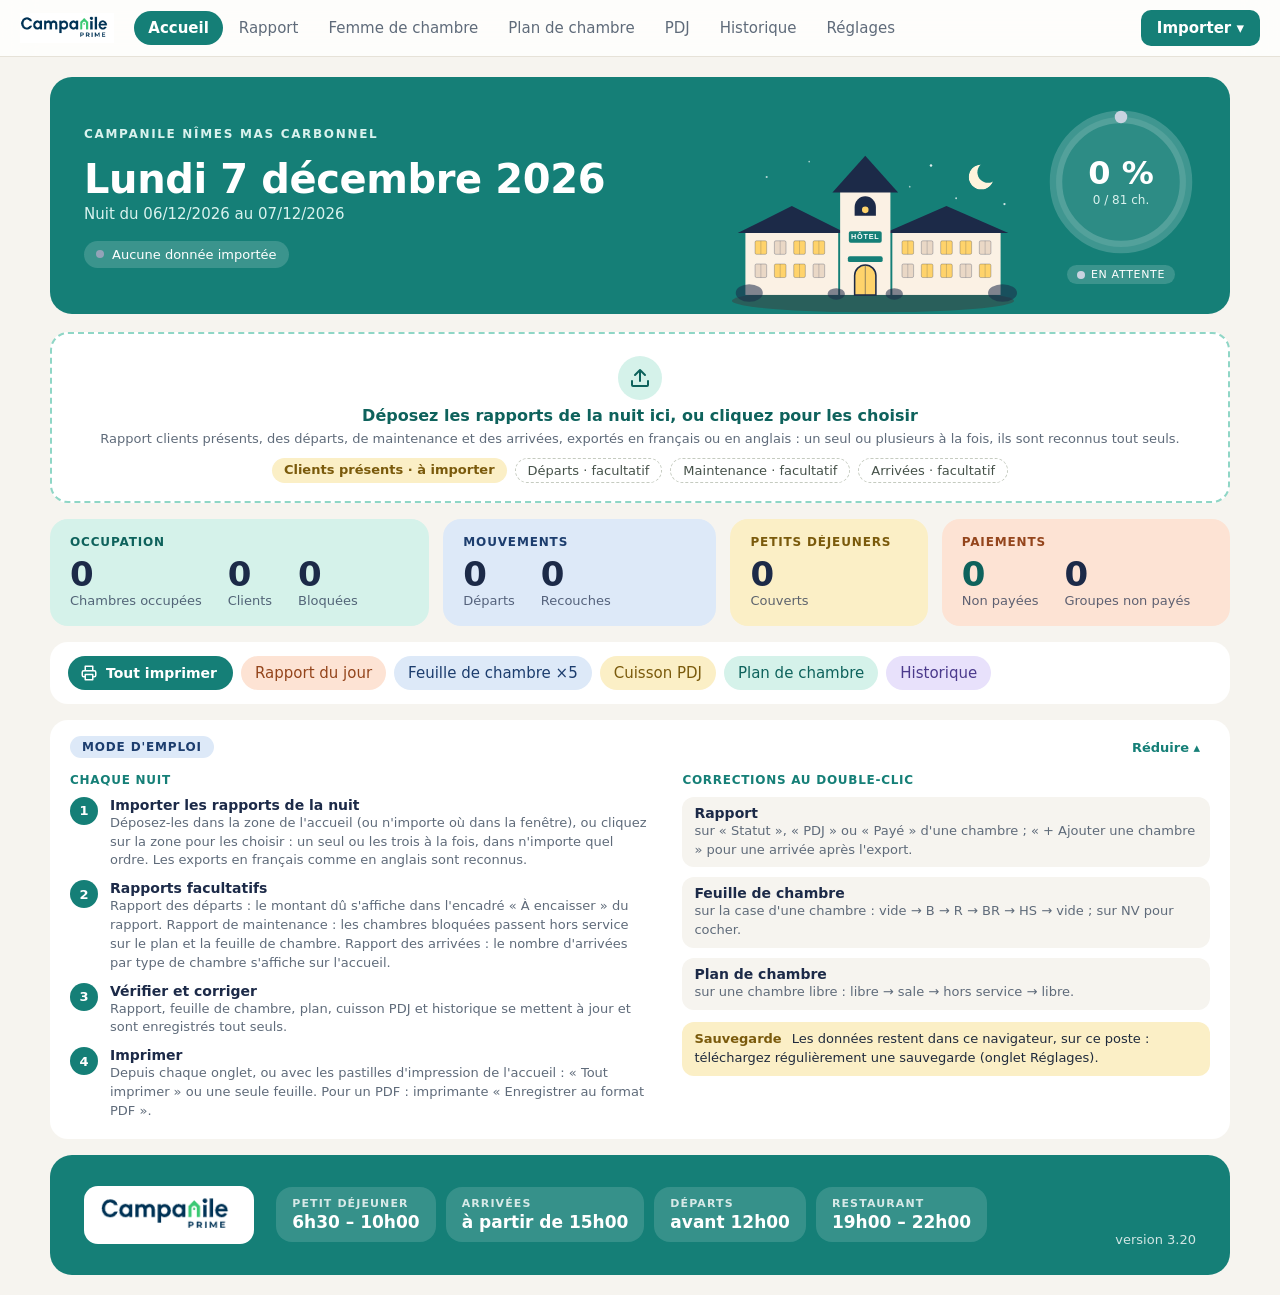
==== commit 765312af: "Réglages 3.20 : Change log en sous-onglet des Réglages" ====
--- a/index.html
+++ b/index.html
@@ -18,7 +18,6 @@
       <button data-vue="pdj">PDJ</button>
       <button data-vue="recap">Historique</button>
       <button data-vue="reglages">Réglages</button>
-      <button data-vue="changelog">Change log</button>
     </nav>
     <div class="menu-import">
       <button class="btn primaire" data-action="menu-import" aria-haspopup="true" aria-expanded="false">Importer ▾</button>
--- a/css/app.css
+++ b/css/app.css
@@ -783,21 +783,24 @@
 /* accueil : « Petits déjeuners » sur une ligne */
 .acc-chiffres { grid-template-columns: 2.5fr 1.8fr 1.3fr 1.9fr; } /* Occupation : 3 chiffres sur une ligne */
 
-/* accueil : arrivées par type de chambre (rapport des arrivées) */
-.acc-arrivees { display: flex; align-items: center; gap: 22px; flex-wrap: wrap; margin: 0 0 16px; padding: 14px 20px; border-radius: 18px; background: var(--lilas); }
-.acc-arrivees .acc-groupe-titre { color: var(--lilas-fonce); margin-bottom: 2px; }
-.arr-tete { display: flex; flex-direction: column; }
-.arr-total { display: flex; align-items: baseline; gap: 8px; }
-.arr-total b { font-size: 34px; line-height: 1.05; color: var(--marine); font-variant-numeric: tabular-nums; }
-.arr-total small { font-size: 13px; color: var(--marine); opacity: .75; }
-.arr-types { display: flex; flex-wrap: wrap; gap: 8px; flex: 1; justify-content: flex-end; }
-.arr-type { display: inline-flex; align-items: baseline; gap: 6px; padding: 8px 14px; border-radius: 14px; background: rgba(255,255,255,.75); color: var(--marine); }
-.arr-type b { font-size: 13px; color: var(--lilas-fonce); }
-.arr-type .arr-n { font-size: 22px; font-weight: 700; font-variant-numeric: tabular-nums; }
-.arr-type small { font-size: 12px; opacity: .75; }
-.arr-type.manque { background: var(--rose); color: var(--rose-fonce); }
-.arr-type.manque b, .arr-type.manque small { color: var(--rose-fonce); opacity: 1; font-weight: 700; }
-.arr-type.inconnu small { max-width: 220px; overflow: hidden; text-overflow: ellipsis; white-space: nowrap; }
+/* accueil : arrivées par type de chambre (rapport des arrivées), 5e carte de la rangée des chiffres */
+.acc-chiffres.avec-arrivees { grid-template-columns: 2.4fr 1.6fr 1.2fr 1.8fr 2.2fr; }
+.acc-groupe.g-arrivees { background: var(--lilas); cursor: default; }
+.acc-groupe.g-arrivees:hover { transform: none; filter: none; }
+.acc-groupe.g-arrivees .acc-groupe-titre { color: var(--lilas-fonce); }
+.acc-groupe.g-arrivees .acc-valeurs { gap: 10px 18px; }
+.arr-type.manque b, .arr-type.manque small { color: var(--rouge); font-weight: 700; opacity: 1; }
+.arr-type.inconnu small { max-width: 120px; overflow: hidden; text-overflow: ellipsis; white-space: nowrap; display: block; }
+/* cinq cartes sur une ligne : plus compactes sur les écrans moyens (MacBook Air) */
+@media (max-width: 1799px) {
+  .acc-chiffres.avec-arrivees { gap: 10px; grid-template-columns: 2.3fr 1.5fr 1fr 1.9fr 2.1fr; }
+  .acc-chiffres.avec-arrivees .acc-groupe { padding: 14px 14px 16px; }
+  .acc-chiffres.avec-arrivees .acc-valeurs { gap: 6px 12px; flex-wrap: nowrap; }
+  .acc-chiffres.avec-arrivees .acc-valeur b { font-size: 28px; }
+  .acc-chiffres.avec-arrivees .acc-valeur small { font-size: 11.5px; white-space: nowrap; }
+}
+@media (max-width: 1250px) { .acc-chiffres.avec-arrivees { grid-template-columns: 1fr 1fr; } .acc-chiffres.avec-arrivees .g-arrivees { grid-column: 1 / -1; } }
+@media (max-width: 720px) { .acc-chiffres.avec-arrivees { grid-template-columns: 1fr; } }
 .acc-groupe-titre { white-space: nowrap; overflow: hidden; text-overflow: ellipsis; }
 @media (max-width: 1250px) { .acc-chiffres { grid-template-columns: 1fr 1fr; } }
 @media (max-width: 720px) { .acc-chiffres { grid-template-columns: 1fr; } }
@@ -1144,6 +1147,14 @@
 .f-grille td.clic:hover { outline: .5mm solid var(--accent); outline-offset: -.5mm; }
 .f-corr { margin-top: 3mm; border: .4mm solid #000; min-height: 18mm; padding: 1.5mm 3mm; font-size: 9pt; line-height: 1.45; }
 .f-corr-titre { font-weight: 700; text-decoration: underline; margin-bottom: .5mm; }
+/* bas de la feuille : corrections à gauche, arrivées du jour par type à droite */
+.f-corr { display: flex; gap: 4mm; align-items: stretch; }
+.f-corr-texte { flex: 1; min-width: 0; }
+.f-besoins { flex: none; display: flex; flex-direction: column; align-items: flex-end; justify-content: center; gap: .8mm; }
+.f-besoins-titre { font-size: 8pt; font-weight: 700; text-transform: uppercase; letter-spacing: .04em; }
+/* tableau des arrivées : mêmes cases que le tableau TOTAL / B / R / BR / HS (classe f-cpt) */
+.f-arr th:first-child { min-width: 24mm; }
+.f-arr td.zero { color: #b5b5b5; }
 
 /* Cuisson PDJ */
 /* Cuisson PDJ (feuille) */
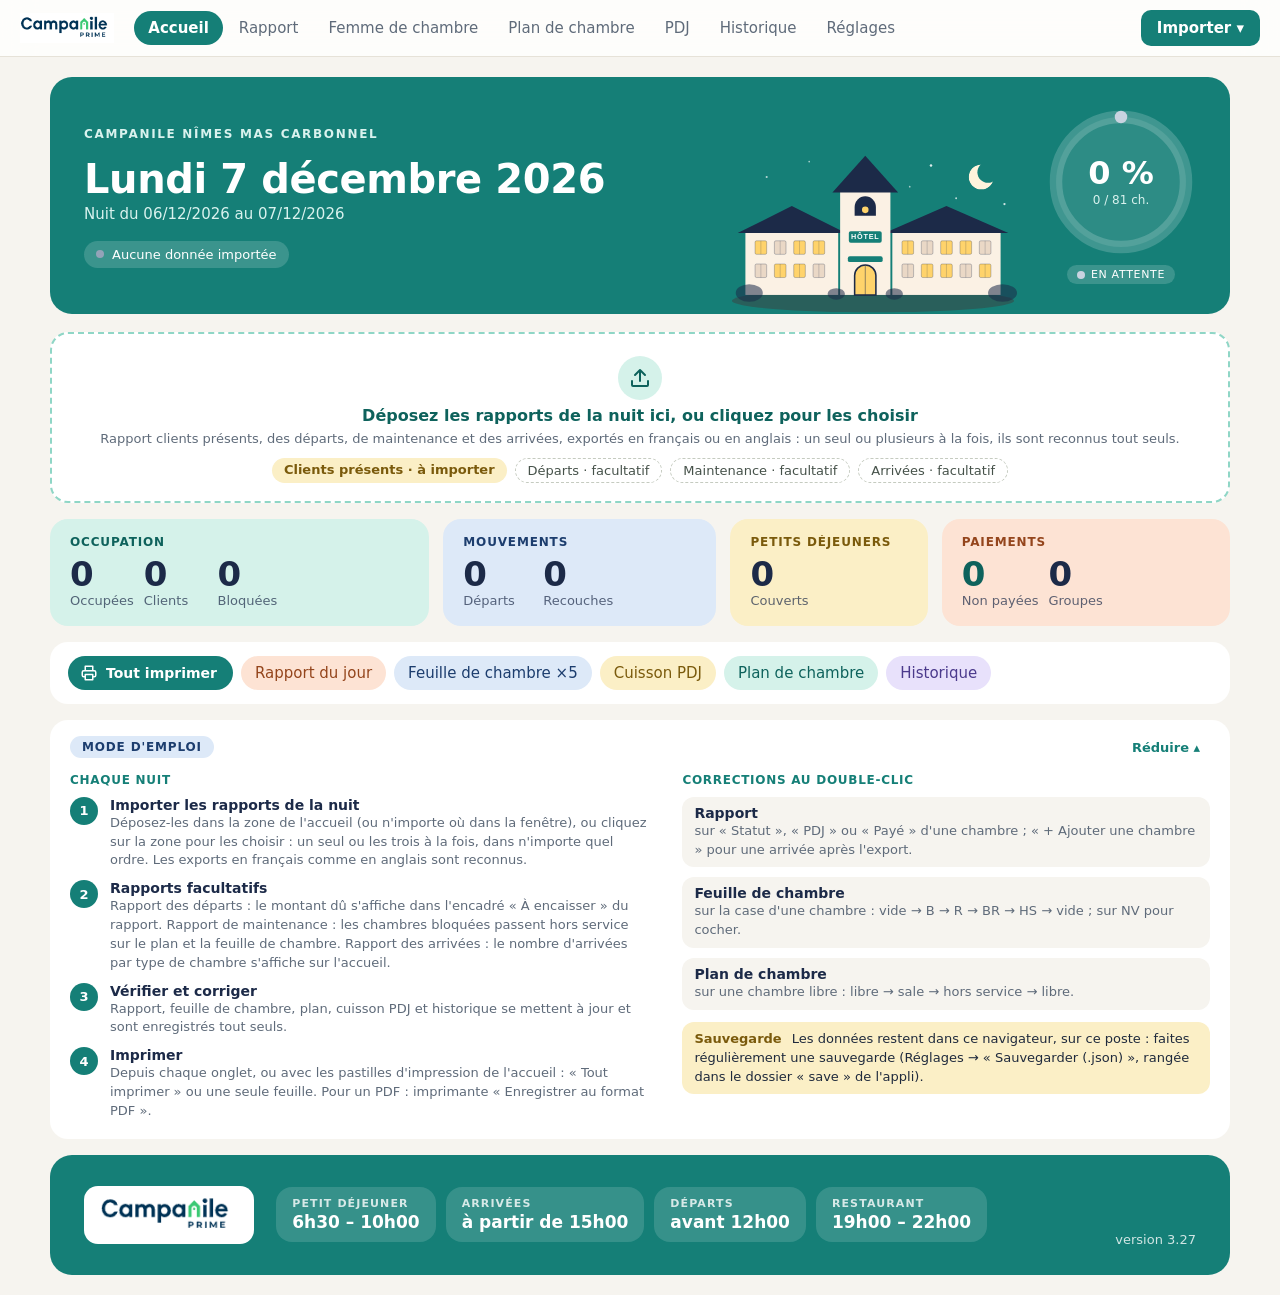
==== commit 94bffe13: "3.26 et 3.27 : appli Windows/Mac avec icône RJ ; arrivées, départs à préparer par type - 3.26 : racc" ====
--- a/index.html
+++ b/index.html
@@ -4,6 +4,7 @@
   <meta charset="utf-8">
   <meta name="viewport" content="width=device-width, initial-scale=1">
   <title>Rapport du jour</title>
+  <link rel="icon" href="img/icone.png">
   <link rel="stylesheet" href="css/app.css">
 </head>
 <body>
--- a/css/app.css
+++ b/css/app.css
@@ -286,6 +286,8 @@
 .rg-ligne label { margin-bottom: 0; }
 .rg-carte p { margin: 0 0 10px; line-height: 1.5; }
 .rg-etat b { color: var(--marine); }
+.rg-etat small { color: var(--doux); }
+.rg-etat .rg-note { display: block; margin-top: 4px; }
 .rg-carte > label.rg-case {
   display: flex; flex-direction: row; align-items: flex-start; gap: 10px; margin: 14px 0 0; padding: 10px 12px;
   border: 1px solid var(--bord, #e5e7eb); border-radius: 10px; background: #f8fafb; cursor: pointer;
@@ -325,6 +327,21 @@
 .hi-barre.haut, .hi-jauge.haut { --anneau-taux: #7fe3cf; }
 .hi-barre.moyen, .hi-jauge.moyen { --anneau-taux: #ffd27a; }
 .hi-barre.bas, .hi-jauge.bas { --anneau-taux: #ff9f8f; }
+.hi-legende { display: flex; flex-wrap: wrap; gap: 6px 20px; margin: 0 0 14px; padding: 0; list-style: none; font-size: 13px; color: var(--marine); }
+.hi-legende li { display: flex; align-items: center; gap: 6px; }
+.hi-legende i { width: 12px; height: 12px; border-radius: 3px; }
+.hi-legende b { font-variant-numeric: tabular-nums; }
+.hi-legende small { color: var(--doux); }
+.hi-courbes { position: relative; flex: 1; min-width: 0; }
+.hi-courbes svg { display: block; width: 100%; height: 160px; overflow: visible; }
+.hi-courbes path { fill: none; stroke-width: 2.5; stroke-linecap: round; stroke-linejoin: round; vector-effect: non-scaling-stroke; }
+.hi-courbes line { stroke-width: 1; vector-effect: non-scaling-stroke; }
+.hi-courbes line.grille { stroke: #e7ecea; } .hi-courbes line.base { stroke: #c9d2cf; }
+.hi-colonnes { position: absolute; inset: 0; display: grid; grid-template-columns: repeat(var(--n), 1fr); }
+.hi-colonnes > div { display: flex; align-items: flex-end; justify-content: center; border-radius: 6px; cursor: default; }
+.hi-colonnes > div:hover { background: rgba(21, 127, 119, .07); }
+.hi-colonnes span { height: 30px; display: flex; flex-direction: column; align-items: center; justify-content: center; font-size: 11px; font-weight: 700; color: var(--marine); line-height: 1.1; }
+.hi-colonnes span small { font-weight: 400; color: var(--doux); font-size: 10px; }
 .hi-table-conteneur { overflow-x: auto; }
 .hi-table { width: 100%; border-collapse: collapse; font-size: 14px; font-variant-numeric: tabular-nums; }
 .hi-table th { text-align: center; font-size: 11px; text-transform: uppercase; letter-spacing: .05em; color: var(--doux); font-weight: 700; padding: 8px 10px; border-bottom: 2px solid var(--bord); white-space: nowrap; }
@@ -783,19 +800,43 @@
 /* accueil : « Petits déjeuners » sur une ligne */
 .acc-chiffres { grid-template-columns: 2.5fr 1.8fr 1.3fr 1.9fr; } /* Occupation : 3 chiffres sur une ligne */
 
+/* réglages : code d'accès (carte) et écran de verrouillage */
+.reglages .carte.rg-carte.rg-code { margin: 0 0 14px; }
+.rg-code-ligne { display: flex; align-items: flex-end; gap: 10px 12px; flex-wrap: wrap; }
+.reglages .carte.rg-carte .rg-code-ligne label { margin: 0; max-width: 150px; }
+.rg-code-ligne input { letter-spacing: .2em; }
+.reglages .carte.rg-carte.rg-verrou {
+  max-width: 360px; margin: 40px auto; padding: 28px 28px 22px; display: flex; flex-direction: column; align-items: stretch; gap: 10px; text-align: center;
+}
+.rg-verrou-icone { align-self: center; width: 60px; height: 60px; border-radius: 50%; display: grid; place-items: center; background: var(--sauge); color: var(--marine); margin-bottom: 4px; }
+.rg-verrou label { font-size: 13px; font-weight: 600; color: var(--marine); }
+.reglages .carte.rg-carte.rg-verrou input { font-size: 24px; text-align: center; letter-spacing: .35em; padding: 10px; }
+.rg-verrou .btn.lien { align-self: center; font-size: 13px; }
+
 /* accueil : arrivées par type de chambre (rapport des arrivées), 5e carte de la rangée des chiffres */
 .acc-chiffres.avec-arrivees { grid-template-columns: 2.4fr 1.6fr 1.2fr 1.8fr 2.2fr; }
 .acc-groupe.g-arrivees { background: var(--lilas); cursor: default; }
 .acc-groupe.g-arrivees:hover { transform: none; filter: none; }
 .acc-groupe.g-arrivees .acc-groupe-titre { color: var(--lilas-fonce); }
-.acc-groupe.g-arrivees .acc-valeurs { gap: 10px 18px; }
-.arr-type.manque b, .arr-type.manque small { color: var(--rouge); font-weight: 700; opacity: 1; }
-.arr-type.inconnu small { max-width: 120px; overflow: hidden; text-overflow: ellipsis; white-space: nowrap; display: block; }
+/* tableau type / arrivées / dispo */
+.acc-arr { width: 100%; border-collapse: collapse; font-size: 13px; color: var(--marine); font-variant-numeric: tabular-nums; }
+.acc-arr thead th { font-size: 11px; font-weight: 400; opacity: .7; text-align: right; padding: 0 0 2px; }
+.acc-arr tbody th { text-align: left; font-weight: 700; padding: 1px 8px 1px 0; white-space: nowrap; }
+.acc-arr td { text-align: right; padding: 1px 0 1px 10px; white-space: nowrap; }
+.acc-arr td:first-of-type { font-weight: 700; }
+.acc-arr tbody tr + tr > * { border-top: 1px solid rgba(28, 42, 72, .08); }
+.acc-arr tr.manque > * { color: var(--rouge); font-weight: 700; }
+.acc-arr tr.inconnu th { max-width: 110px; overflow: hidden; text-overflow: ellipsis; font-weight: 400; }
+
+/* tuiles de chiffres : une colonne de même largeur par chiffre, chiffres alignés en bas de tuile */
+.acc-groupe { display: flex; flex-direction: column; text-align: left; }
+.acc-groupe .acc-valeurs { display: grid; grid-auto-flow: column; grid-auto-columns: 1fr; gap: 10px; margin-top: auto; }
+.acc-valeur small { white-space: nowrap; }
 /* cinq cartes sur une ligne : plus compactes sur les écrans moyens (MacBook Air) */
 @media (max-width: 1799px) {
   .acc-chiffres.avec-arrivees { gap: 10px; grid-template-columns: 2.3fr 1.5fr 1fr 1.9fr 2.1fr; }
   .acc-chiffres.avec-arrivees .acc-groupe { padding: 14px 14px 16px; }
-  .acc-chiffres.avec-arrivees .acc-valeurs { gap: 6px 12px; flex-wrap: nowrap; }
+  .acc-chiffres.avec-arrivees .acc-valeurs { gap: 8px; }
   .acc-chiffres.avec-arrivees .acc-valeur b { font-size: 28px; }
   .acc-chiffres.avec-arrivees .acc-valeur small { font-size: 11.5px; white-space: nowrap; }
 }
@@ -1155,6 +1196,12 @@
 /* tableau des arrivées : mêmes cases que le tableau TOTAL / B / R / BR / HS (classe f-cpt) */
 .f-arr th:first-child { min-width: 24mm; }
 .f-arr td.zero { color: #b5b5b5; }
+/* ligne MANQUE (seulement s'il manque des chambres) : hachurée pour ressortir en noir et blanc */
+.f-arr tr.manque td { font-size: 13pt; }
+.f-arr tr.prep td { font-size: 13pt; }
+.f-arr tr.prep td:first-child { font-size: 8pt; letter-spacing: .04em; white-space: nowrap; }
+.f-arr tr.manque td.oui { background: repeating-linear-gradient(45deg, #fff 0 1.2mm, #d4d4d4 1.2mm 2.4mm); }
+.f-arr tr.manque td:first-child { font-size: 8pt; letter-spacing: .04em; background: #000; }
 
 /* Cuisson PDJ */
 /* Cuisson PDJ (feuille) */
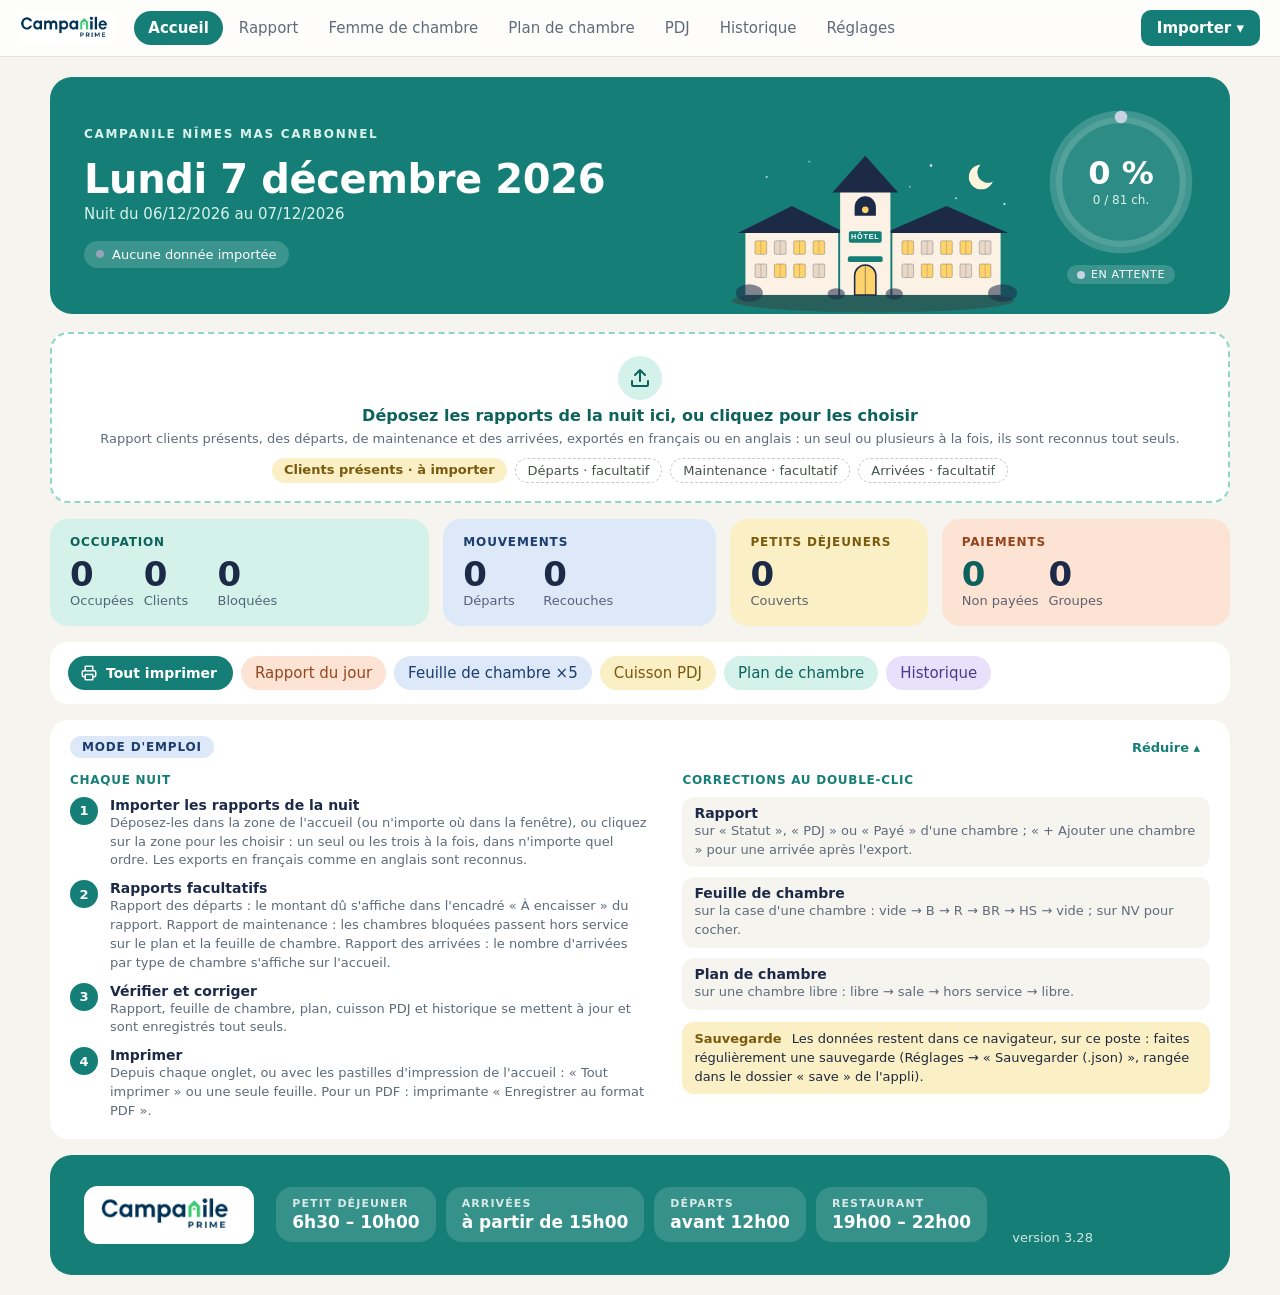
==== commit eca5938e: "3.28 : mise à jour de l'application depuis l'accueil - Bouton « Mettre à jour » dans le pied de page" ====
--- a/index.html
+++ b/index.html
@@ -50,6 +50,7 @@
   <script src="js/xlsx-reader.js"></script>
   <script src="js/calculs.js"></script>
   <script src="js/store.js"></script>
+  <script src="js/maj.js"></script>
   <script src="js/buffet.js"></script>
   <script src="js/vues.js"></script>
   <script src="js/app.js"></script>
--- a/css/app.css
+++ b/css/app.css
@@ -288,6 +288,19 @@
 .rg-etat b { color: var(--marine); }
 .rg-etat small { color: var(--doux); }
 .rg-etat .rg-note { display: block; margin-top: 4px; }
+/* Accueil : mise à jour depuis GitHub (bouton du pied de page et bandeau de résultat) */
+.acc-pied-maj { margin-left: 8px; font: inherit; font-size: 11px; color: var(--accent); background: none; border: 1px solid currentColor; border-radius: 999px; padding: 1px 9px; cursor: pointer; }
+.acc-pied-maj:hover { background: var(--accent); color: #fff; }
+.acc-pied-maj:disabled { opacity: .5; cursor: default; background: none; color: var(--accent); }
+.carte.maj-bandeau { display: flex; align-items: center; justify-content: space-between; gap: 16px; flex-wrap: wrap; border-radius: 14px; padding: 14px 18px; border-left: 5px solid var(--marine); }
+.maj-bandeau.maj-dispo, .maj-bandeau.maj-ajour { border-left-color: var(--accent); }
+.maj-bandeau.maj-erreur { border-left-color: var(--rouge); }
+.maj-bandeau.maj-erreur .maj-texte > b { color: var(--rouge); }
+.maj-texte { display: flex; flex-direction: column; gap: 4px; color: var(--marine); min-width: 0; }
+.maj-texte small { color: var(--doux); }
+.maj-liste { margin: 2px 0; padding-left: 18px; font-size: 13px; line-height: 1.5; max-height: 140px; overflow: auto; }
+.maj-liste b { margin-right: 4px; }
+.maj-bandeau .boutons { display: flex; gap: 8px; flex-wrap: wrap; }
 .rg-carte > label.rg-case {
   display: flex; flex-direction: row; align-items: flex-start; gap: 10px; margin: 14px 0 0; padding: 10px 12px;
   border: 1px solid var(--bord, #e5e7eb); border-radius: 10px; background: #f8fafb; cursor: pointer;
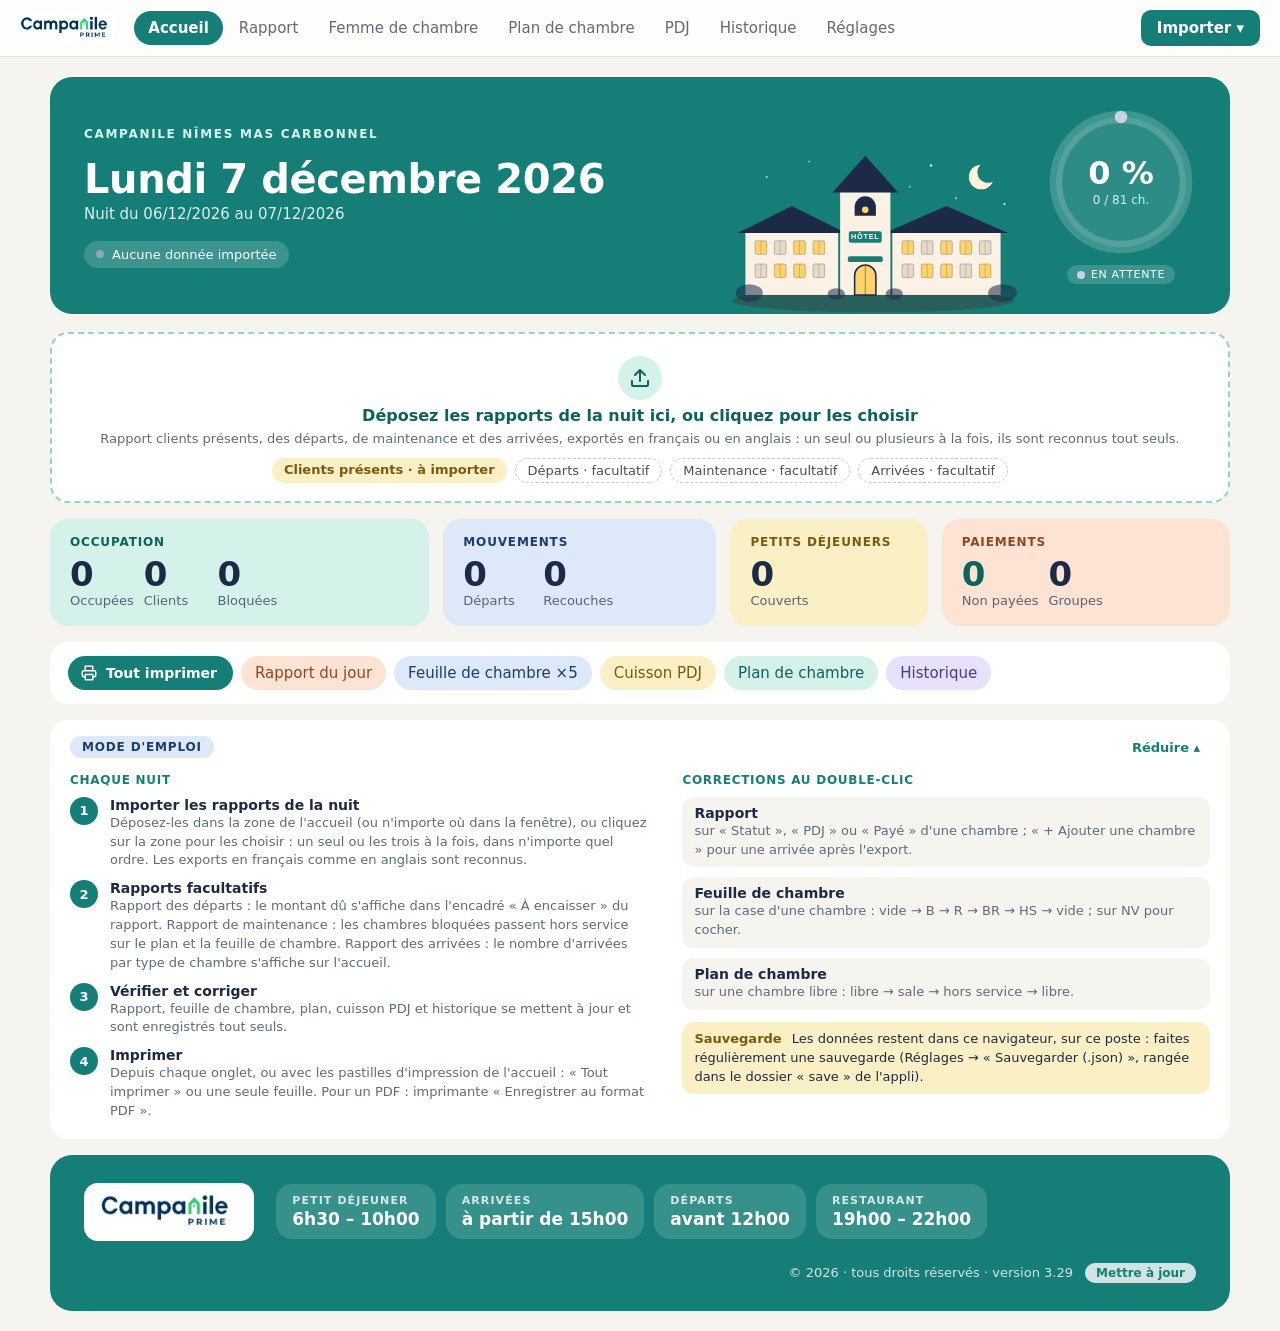
==== commit 97612884: "3.29 : licence « tous droits réservés » et icône « hôtel de nuit » - LICENSE en français : reproduct" ====
--- a/index.html
+++ b/index.html
@@ -1,4 +1,5 @@
 <!doctype html>
+<!-- Rapport du jour — © 2026, tous droits réservés. Reproduction interdite sans autorisation (voir LICENSE). -->
 <html lang="fr">
 <head>
   <meta charset="utf-8">
--- a/css/app.css
+++ b/css/app.css
@@ -1,3 +1,4 @@
+/* Rapport du jour — © 2026, tous droits réservés. Reproduction interdite sans autorisation (voir LICENSE). */
 /* ====== Jetons (tons Campanile : vert canard, bleu nuit ; impression en noir et blanc) ====== */
 :root {
   --fond: #f6f4ef;            /* crème clair, à plat */
@@ -289,9 +290,10 @@
 .rg-etat small { color: var(--doux); }
 .rg-etat .rg-note { display: block; margin-top: 4px; }
 /* Accueil : mise à jour depuis GitHub (bouton du pied de page et bandeau de résultat) */
-.acc-pied-maj { margin-left: 8px; font: inherit; font-size: 11px; color: var(--accent); background: none; border: 1px solid currentColor; border-radius: 999px; padding: 1px 9px; cursor: pointer; }
-.acc-pied-maj:hover { background: var(--accent); color: #fff; }
-.acc-pied-maj:disabled { opacity: .5; cursor: default; background: none; color: var(--accent); }
+/* le pied de page est vert : bouton blanc */
+.acc-pied-maj { margin-left: 8px; font: inherit; font-size: 12px; font-weight: 700; color: var(--accent); background: #fff; border: 0; border-radius: 999px; padding: 3px 11px; cursor: pointer; }
+.acc-pied-maj:hover { background: #e6f2f1; }
+.acc-pied-maj:disabled { opacity: .55; cursor: default; }
 .carte.maj-bandeau { display: flex; align-items: center; justify-content: space-between; gap: 16px; flex-wrap: wrap; border-radius: 14px; padding: 14px 18px; border-left: 5px solid var(--marine); }
 .maj-bandeau.maj-dispo, .maj-bandeau.maj-ajour { border-left-color: var(--accent); }
 .maj-bandeau.maj-erreur { border-left-color: var(--rouge); }
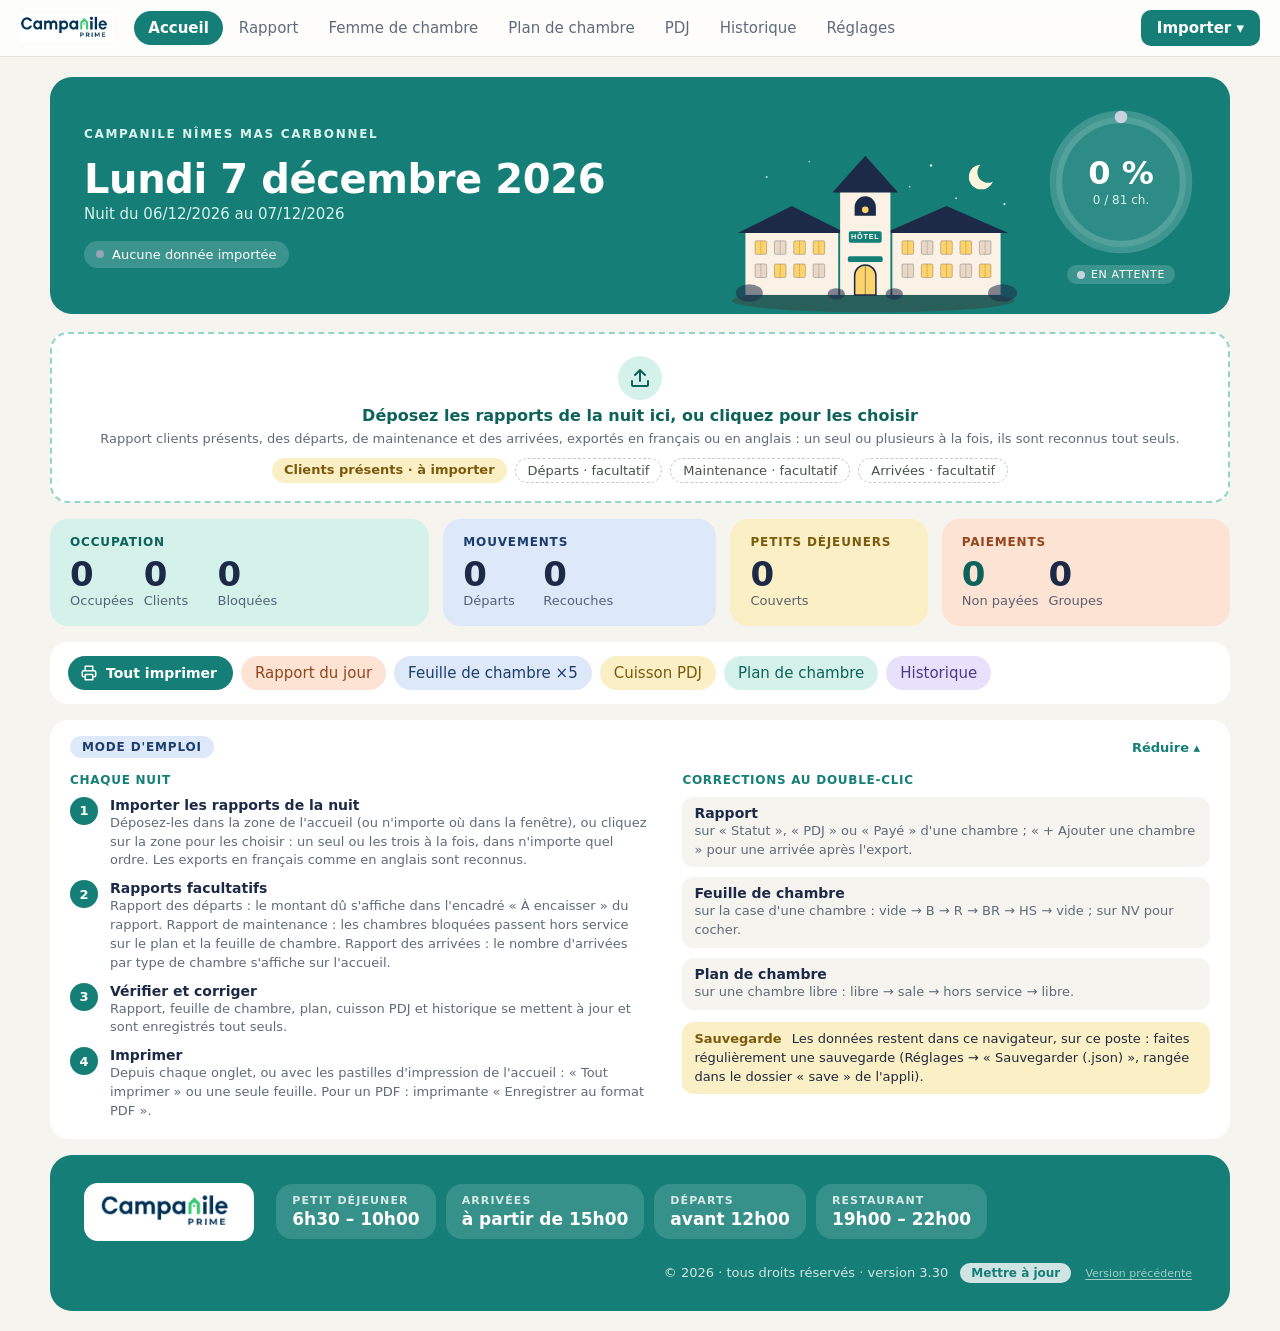
==== commit d544d2a7: "3.30 : icône sans fond blanc, annonce des mises à jour redessinée - Icône « hôtel de nuit » : coins " ====
--- a/index.html
+++ b/index.html
@@ -21,6 +21,7 @@
       <button data-vue="recap">Historique</button>
       <button data-vue="reglages">Réglages</button>
     </nav>
+    <button id="pastille-maj" class="pastille-maj" data-action="maj-ouvrir" hidden><span></span></button>
     <div class="menu-import">
       <button class="btn primaire" data-action="menu-import" aria-haspopup="true" aria-expanded="false">Importer ▾</button>
       <div class="menu-import-liste" id="menu-import" hidden>
@@ -37,6 +38,7 @@
   <main id="vue"></main>
   <div id="impression" class="nb"></div>
   <dialog id="dialogue"></dialog>
+  <dialog id="maj-fenetre" aria-label="Installation d'une mise à jour"></dialog>
   <div id="apercu" hidden role="dialog" aria-modal="true" aria-label="Aperçu avant impression"></div>
   <div class="voile-depot">Déposez les rapports exportés (en français ou en anglais) pour les importer</div>
 
--- a/css/app.css
+++ b/css/app.css
@@ -294,15 +294,63 @@
 .acc-pied-maj { margin-left: 8px; font: inherit; font-size: 12px; font-weight: 700; color: var(--accent); background: #fff; border: 0; border-radius: 999px; padding: 3px 11px; cursor: pointer; }
 .acc-pied-maj:hover { background: #e6f2f1; }
 .acc-pied-maj:disabled { opacity: .55; cursor: default; }
-.carte.maj-bandeau { display: flex; align-items: center; justify-content: space-between; gap: 16px; flex-wrap: wrap; border-radius: 14px; padding: 14px 18px; border-left: 5px solid var(--marine); }
-.maj-bandeau.maj-dispo, .maj-bandeau.maj-ajour { border-left-color: var(--accent); }
-.maj-bandeau.maj-erreur { border-left-color: var(--rouge); }
-.maj-bandeau.maj-erreur .maj-texte > b { color: var(--rouge); }
-.maj-texte { display: flex; flex-direction: column; gap: 4px; color: var(--marine); min-width: 0; }
-.maj-texte small { color: var(--doux); }
-.maj-liste { margin: 2px 0; padding-left: 18px; font-size: 13px; line-height: 1.5; max-height: 140px; overflow: auto; }
-.maj-liste b { margin-right: 4px; }
-.maj-bandeau .boutons { display: flex; gap: 8px; flex-wrap: wrap; }
+.acc-pied-retour { margin-left: 6px; font: inherit; font-size: 11px; color: inherit; opacity: .75; background: none; border: 0; padding: 2px 4px; text-decoration: underline; text-underline-offset: 2px; cursor: pointer; }
+.acc-pied-retour:hover { opacity: 1; }
+
+/* Barre du haut : pastille « 3.30 disponible » (ouvre la carte de l'accueil) */
+.pastille-maj { position: relative; flex: none; display: inline-flex; align-items: center; gap: 6px; font: inherit; font-size: 13px; font-weight: 700;
+  color: #7a5a06; background: #fff6dc; border: 1px solid #f1d27c; border-radius: 999px; padding: 6px 13px; cursor: pointer; white-space: nowrap; }
+.pastille-maj::before { content: '↓'; font-weight: 800; }
+.pastille-maj::after { content: ''; position: absolute; top: -3px; right: -3px; width: 10px; height: 10px; border-radius: 50%; background: var(--rouge); border: 2px solid #fff; }
+.pastille-maj.vue::after { display: none; }
+.pastille-maj:hover { background: #ffefc2; }
+.pastille-maj[hidden] { display: none; }
+
+/* Accueil : carte « Nouvelle version disponible » */
+.maj-carte { background: var(--surface, #fff); border: 1px solid var(--bord); border-radius: 14px; overflow: hidden; margin: 14px 0; color: var(--marine); }
+.mc-tete { display: flex; align-items: center; gap: 10px; background: var(--accent); color: #fff; padding: 12px 18px; }
+.mc-tete h2 { flex: 1; margin: 0; font-size: 16px; color: #fff; }
+.mc-etoile { font-size: 18px; }
+.mc-versions { background: rgba(255,255,255,.18); border-radius: 999px; padding: 3px 11px; font-size: 13px; font-weight: 700; white-space: nowrap; }
+.mc-liste { list-style: none; margin: 0; padding: 10px 18px; max-height: 260px; overflow: auto; }
+.mc-liste > li { padding: 6px 0; }
+.mc-liste > li + li { border-top: 1px solid var(--bord); }
+.mc-ligne { display: flex; align-items: baseline; flex-wrap: wrap; gap: 6px; font-size: 14px; }
+.mc-version { min-width: 36px; }
+.mc-tag { display: inline-block; font-size: 11px; font-weight: 700; border-radius: 6px; padding: 1px 7px; margin-right: 2px; }
+.mc-correction { background: #fbe3e1; color: #9b2c24; }
+.mc-nouveau { background: #e3f1ef; color: #0f5f59; }
+.mc-amelioration { background: #e7ebf3; color: var(--marine); }
+.mc-liste details { margin: 4px 0 0 42px; font-size: 13px; }
+.mc-liste summary { cursor: pointer; color: var(--accent); font-weight: 600; }
+.mc-liste details ul { margin: 6px 0 2px; padding-left: 0; list-style: none; line-height: 1.5; color: var(--doux); }
+.mc-liste details li + li { margin-top: 5px; }
+.mc-pied { display: flex; align-items: center; flex-wrap: wrap; gap: 8px; padding: 10px 18px 14px; border-top: 1px solid var(--bord); }
+.mc-rassure { flex: 1; min-width: 220px; font-size: 12px; color: var(--doux); }
+.mc-rassure::before { content: '✓ '; color: var(--accent); font-weight: 800; }
+
+/* Fenêtre d'installation guidée */
+#maj-fenetre { border: 0; border-radius: 16px; padding: 0; width: min(440px, calc(100vw - 32px)); box-shadow: 0 20px 50px rgba(17,24,39,.25); color: var(--marine); }
+#maj-fenetre::backdrop { background: rgba(17,24,39,.45); }
+.mf { padding: 20px 22px; }
+.mf h2 { margin: 0 0 14px; font-size: 18px; }
+.mf-etapes { list-style: none; margin: 0 0 14px; padding: 0; font-size: 14px; line-height: 2.1; }
+.mf-etapes i { display: inline-block; width: 18px; height: 18px; margin-right: 9px; vertical-align: -4px; border-radius: 50%; border: 2px solid #c5cbd3; box-sizing: border-box; }
+.mf-etapes .attente { color: #9aa1ad; }
+.mf-etapes .faite { color: var(--accent); }
+.mf-etapes .faite i { background: var(--accent); border-color: var(--accent); position: relative; }
+.mf-etapes .faite i::after { content: ''; position: absolute; left: 4px; top: 1px; width: 4px; height: 8px; border: solid #fff; border-width: 0 2px 2px 0; transform: rotate(45deg); }
+.mf-etapes .encours { font-weight: 700; }
+.mf-etapes .encours i { border-color: var(--accent); border-top-color: transparent; animation: mf-tourne .8s linear infinite; }
+.mf-etapes .erreur { color: var(--rouge); font-weight: 700; }
+.mf-etapes .erreur i { border-color: var(--rouge); background: var(--rouge); }
+@keyframes mf-tourne { to { transform: rotate(360deg); } }
+@media (prefers-reduced-motion: reduce) { .mf-etapes .encours i { animation: none; } }
+.mf-barre { height: 8px; background: #e8ecef; border-radius: 999px; overflow: hidden; margin-bottom: 8px; }
+.mf-barre > div { height: 100%; background: var(--accent); border-radius: 999px; transition: width .25s ease-out; }
+.mf-note { margin: 0; font-size: 12px; color: var(--doux); line-height: 1.5; }
+.mf-erreur { margin: 0 0 8px; font-size: 14px; color: var(--rouge); font-weight: 600; }
+.mf .boutons { display: flex; justify-content: flex-end; margin-top: 14px; }
 .rg-carte > label.rg-case {
   display: flex; flex-direction: row; align-items: flex-start; gap: 10px; margin: 14px 0 0; padding: 10px 12px;
   border: 1px solid var(--bord, #e5e7eb); border-radius: 10px; background: #f8fafb; cursor: pointer;
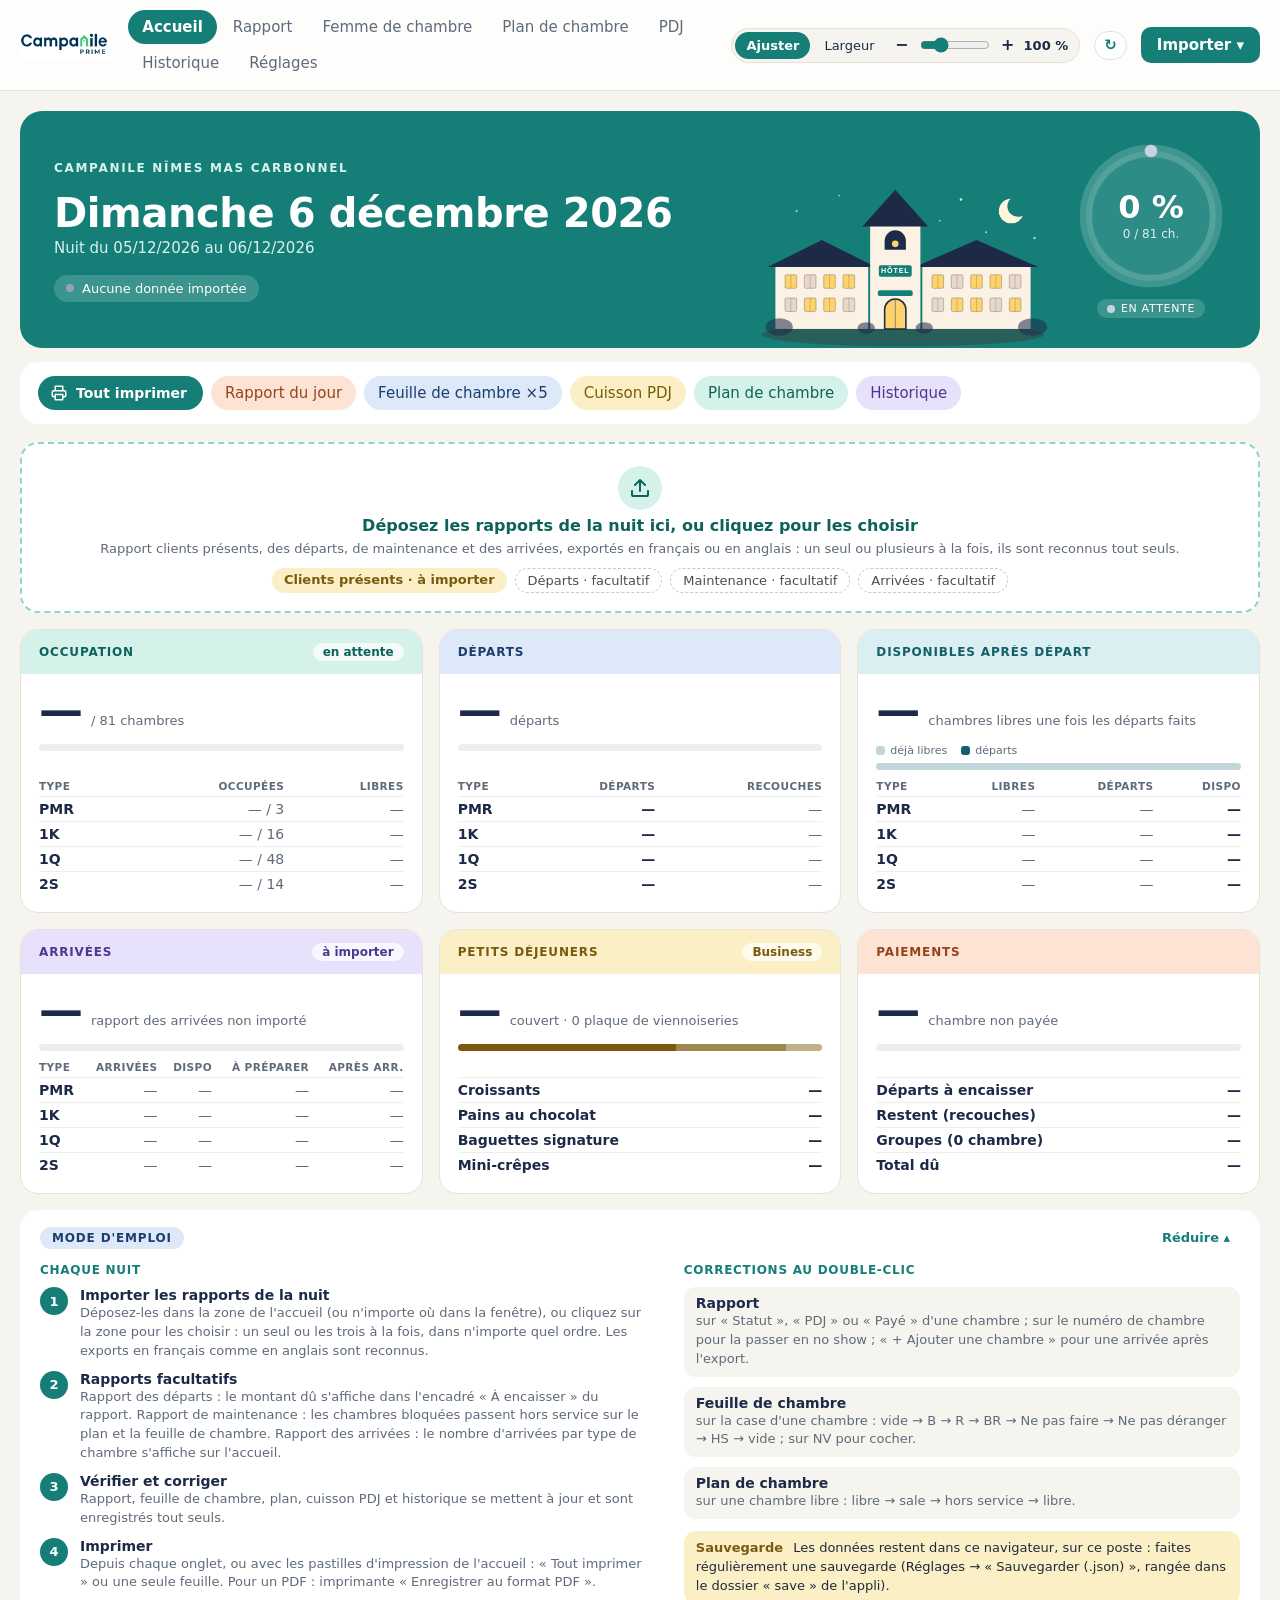
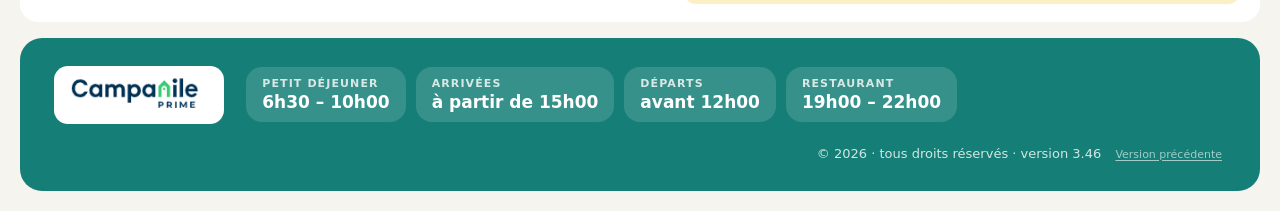
==== commit d62a4e3b: "3.46 : taille de l'affichage dans la barre du haut, accueil sur toute la largeur - Choix de taille (" ====
--- a/index.html
+++ b/index.html
@@ -21,7 +21,8 @@
       <button data-vue="recap">Historique</button>
       <button data-vue="reglages">Réglages</button>
     </nav>
-    <button id="pastille-maj" class="pastille-maj" data-action="maj-ouvrir" hidden><span></span></button>
+    <div id="choix-affichage" class="choix-affichage" role="group" aria-label="Taille de l'affichage"></div>
+    <button id="pastille-maj"class="pastille-maj" data-action="maj-ouvrir" hidden><span></span></button>
     <div class="menu-import">
       <button class="btn primaire" data-action="menu-import" aria-haspopup="true" aria-expanded="false">Importer ▾</button>
       <div class="menu-import-liste" id="menu-import" hidden>
--- a/css/app.css
+++ b/css/app.css
@@ -13,6 +13,7 @@
   --rose: #fadcdc;    --rose-fonce: #9b2c2c;
   --lilas: #e8e1fb;   --lilas-fonce: #4b3a8c;
   --peche: #fde3d4;   --peche-fonce: #94451c;
+  --eau: #d9eff2;     --eau-fonce: #135f6b;
   --sauge: #e9ece5;   --sauge-fonce: #46524a;
   --gris-btn: #eceae3;
   --marine: #1c2a48;          /* bleu nuit (« PRIME ») : textes forts, en-têtes de tableaux */
@@ -103,8 +104,6 @@
 .ecran:has(.papier) { max-width: none; }
 .outils { display: flex; align-items: center; gap: 10px; flex-wrap: wrap; margin-bottom: 14px; }
 .papier { overflow-x: auto; padding-bottom: 8px; }
-.choix-affichage { margin-left: auto; display: flex; align-items: center; gap: 6px; font-size: 13px; color: var(--doux); }
-.choix-affichage select { padding: 5px 8px; border: 1px solid var(--bord); border-radius: 6px; background: var(--surface); color: var(--texte); font-size: 13px; }
 /* grands écrans (Full HD et ultra-large) : pages un peu plus larges */
 @media (min-width: 1800px) { .ecran, .notice { max-width: 1400px; } }
 @media (min-width: 2600px) { .ecran, .notice { max-width: 1680px; } #vue { padding: 24px 32px; } }
@@ -230,26 +229,6 @@
 .dz-pastille.manque { background: var(--beurre); color: var(--beurre-fonce); }
 .dz-pastille.option { background: transparent; color: var(--sauge-fonce); border: 1.5px dashed #c5cbc0; font-weight: 500; }
 
-.acc-chiffres { display: grid; grid-template-columns: 2fr 2fr 1fr 2fr; gap: 14px; margin: 16px 0; }
-.acc-groupe {
-  text-align: left; font: inherit; cursor: pointer; padding: 14px 18px 16px; background: var(--surface);
-  border: 1px solid var(--bord); border-top: 4px solid var(--accent); border-radius: 14px;
-  box-shadow: 0 1px 2px rgba(16,24,40,.05); transition: transform .12s, box-shadow .12s;
-}
-.acc-groupe:hover { transform: translateY(-2px); box-shadow: 0 8px 20px rgba(16,24,40,.08); }
-.acc-groupe.g-fdc { border-top-color: var(--marine); }
-.acc-groupe.g-pdj { border-top-color: #e0a84a; }
-.acc-groupe.g-rapport { border-top-color: #b42318; }
-.acc-groupe-titre { display: block; font-size: 12px; font-weight: 700; text-transform: uppercase; letter-spacing: .07em; color: var(--doux); margin-bottom: 8px; }
-.acc-valeurs { display: flex; gap: 10px 26px; flex-wrap: wrap; }
-.acc-valeur { display: flex; flex-direction: column; }
-.acc-valeur b { font-size: 34px; line-height: 1.05; color: var(--marine); font-variant-numeric: tabular-nums; }
-.acc-valeur small { font-size: 13px; color: var(--doux); }
-.acc-valeur.alerte b { color: var(--rouge); }
-.acc-valeur.ok b { color: var(--accent); }
-
-@media (max-width: 1250px) { .acc-chiffres { grid-template-columns: 1fr 1fr; } }
-@media (max-width: 720px) { .acc-chiffres { grid-template-columns: 1fr; } }
 .acc-depot-zone:active { transform: scale(.99); }
 
 /* En-tête commun des onglets (titre + nuit + aide à gauche, boutons à droite) */
@@ -263,7 +242,6 @@
 .ecran-tete .et-sous { margin: 2px 0 0; font-size: 14px; font-weight: 600; color: var(--accent); }
 .ecran-tete .et-aide { margin: 4px 0 0; font-size: 13px; color: var(--doux); }
 .ecran-tete .outils { margin: 0; justify-content: flex-end; }
-.ecran-tete .choix-affichage { margin-left: 8px; padding-left: 12px; border-left: 1px solid var(--bord); }
 .et-rapport { border-left-color: #b42318; }
 .et-fdc { border-left-color: var(--marine); }
 .et-plan { border-left-color: var(--accent); }
@@ -304,6 +282,12 @@
 .pastille-maj::after { content: ''; position: absolute; top: -3px; right: -3px; width: 10px; height: 10px; border-radius: 50%; background: var(--rouge); border: 2px solid #fff; }
 .pastille-maj.vue::after { display: none; }
 .pastille-maj:hover { background: #ffefc2; }
+/* sans nouvelle version : simple bouton « Mettre à jour », sans point rouge */
+.pastille-maj.neutre { color: var(--accent); background: #fff; border-color: #cfe5e2; font-weight: 600; }
+.pastille-maj.neutre::before { content: '↻'; font-weight: 700; font-size: 15px; line-height: 1; }
+.pastille-maj.neutre::after { display: none; }
+.pastille-maj.neutre:hover { background: #eef7f5; }
+.pastille-maj:disabled { opacity: .7; cursor: default; }
 .pastille-maj[hidden] { display: none; }
 
 /* Accueil : carte « Nouvelle version disponible » */
@@ -364,32 +348,67 @@
 .reglages .types-ch { margin-bottom: 0; border-top: 4px solid #7b4fc9; }
 
 /* Historique */
-.hi-cartes { display: grid; grid-template-columns: repeat(auto-fit, minmax(200px, 1fr)); gap: 14px; margin-bottom: 16px; }
-.hi-carte {
+/* tableau de bord : 4 chiffres des 30 dernières nuits, écart aux 30 d'avant */
+.hi-kpis { display: grid; grid-template-columns: repeat(4, minmax(0, 1fr)); gap: 14px; margin-bottom: 16px; }
+@media (max-width: 1100px) { .hi-kpis { grid-template-columns: repeat(2, minmax(0, 1fr)); } }
+.hi-kpi {
   display: flex; flex-direction: column; gap: 2px; padding: 14px 18px; background: var(--surface);
   border: 1px solid var(--bord); border-top: 4px solid var(--marine); border-radius: 14px; box-shadow: 0 1px 2px rgba(16,24,40,.05);
 }
-.hi-carte span { font-size: 12px; font-weight: 700; text-transform: uppercase; letter-spacing: .06em; color: var(--doux); }
-.hi-carte b { font-size: 32px; line-height: 1.1; color: var(--marine); font-variant-numeric: tabular-nums; }
-.hi-carte small { font-size: 12px; color: var(--doux); }
-.hi-carte.taux.haut { border-top-color: #3fc1a6; } .hi-carte.taux.moyen { border-top-color: #e8b14f; } .hi-carte.taux.bas { border-top-color: #e8786a; }
+.hi-kpi > span { font-size: 12px; font-weight: 700; text-transform: uppercase; letter-spacing: .06em; color: var(--doux); }
+.hi-kpi b { font-size: 32px; line-height: 1.1; color: var(--marine); font-variant-numeric: tabular-nums; }
+.hi-kpi small { font-size: 12px; color: var(--doux); }
+.hi-kpi.taux.haut { border-top-color: #3fc1a6; } .hi-kpi.taux.moyen { border-top-color: #e8b14f; } .hi-kpi.taux.bas { border-top-color: #e8786a; }
+.hi-ecart { font-weight: 700; color: var(--doux); }
+.hi-ecart.up, .hi-table-comp td.up { color: var(--accent); }
+.hi-ecart.down, .hi-table-comp td.down { color: var(--rouge); }
+.hi-deux { display: grid; grid-template-columns: minmax(0, 2fr) minmax(260px, 1fr); gap: 16px; }
+.hi-deux > .hi-bloc { margin-bottom: 16px; }
+@media (max-width: 1100px) { .hi-deux { grid-template-columns: 1fr; } }
+.hi-legende i.pointille { background: repeating-linear-gradient(90deg, #9aa3b5 0 4px, transparent 4px 7px); height: 3px; border-radius: 0; }
+.hi-courbes path.avant { stroke-dasharray: 6 6; stroke-width: 2; }
+/* moyenne par jour de la semaine */
+.hi-jours { display: flex; flex-direction: column; gap: 10px; }
+.hi-jours > div { display: grid; grid-template-columns: 80px 1fr 46px; align-items: center; gap: 10px; font-size: 13px; color: var(--marine); }
+.hi-jours i { display: block; height: 12px; border-radius: 99px; background: #eef2f1; overflow: hidden; }
+.hi-jours i b { display: block; height: 100%; border-radius: 99px; background: var(--anneau-taux, #c9d2cf); }
+.hi-jours i b.haut { --anneau-taux: #3fc1a6; } .hi-jours i b.moyen { --anneau-taux: #e8b14f; } .hi-jours i b.bas { --anneau-taux: #e8786a; }
+.hi-jours em { font-style: normal; font-weight: 700; text-align: right; font-variant-numeric: tabular-nums; }
+/* comparer deux périodes */
+.hi-choix { display: flex; flex-wrap: wrap; align-items: center; gap: 8px 12px; margin-bottom: 14px; font-size: 13px; color: var(--marine); }
+.hi-periode { display: inline-flex; align-items: center; gap: 6px; padding: 4px 10px; border-radius: 999px; font-weight: 700; }
+.hi-periode.p-a { background: var(--menthe); color: var(--menthe-fonce); }
+.hi-periode.p-b { background: var(--ciel); color: var(--ciel-fonce); }
+.hi-periode input { font: inherit; font-size: 13px; border: 0; background: rgba(255,255,255,.75); border-radius: 6px; padding: 2px 6px; color: inherit; }
+.hi-raccs { display: inline-flex; flex-wrap: wrap; gap: 6px; margin-left: auto; }
+.hi-racc { font: inherit; font-size: 12px; border: 1px solid var(--bord); background: var(--surface); color: var(--marine); border-radius: 999px; padding: 4px 10px; cursor: pointer; }
+.hi-racc:hover { border-color: var(--accent); }
+.hi-racc.actif { background: var(--marine); border-color: var(--marine); color: #fff; }
+.hi-comp { display: grid; grid-template-columns: minmax(0, 3fr) minmax(260px, 2fr); gap: 24px; align-items: start; }
+@media (max-width: 1100px) { .hi-comp { grid-template-columns: 1fr; } }
+.hi-table-comp th small { display: block; font-size: 10px; text-transform: none; letter-spacing: 0; font-weight: 400; }
+.hi-table-comp th i, .hi-types b.pa, .hi-types b.pb { display: inline-block; }
+.hi-table-comp th i { width: 10px; height: 10px; border-radius: 3px; margin-right: 5px; vertical-align: 0; }
+.hi-table-comp td:first-child { text-align: left; font-weight: 700; }
+.hi-table-comp td { font-weight: 600; }
+.pa { background: var(--accent); } .pb { background: #9bb8e6; }
+.hi-types h4 { margin: 0 0 10px; font-size: 12px; text-transform: uppercase; letter-spacing: .05em; color: var(--doux); }
+.hi-type { display: grid; grid-template-columns: 70px 1fr 46px; align-items: center; gap: 4px 10px; margin-bottom: 10px; font-size: 13px; color: var(--marine); }
+.hi-type > span { font-weight: 700; }
+.hi-type > span small { font-weight: 400; color: var(--doux); }
+.hi-type i { display: block; height: 10px; border-radius: 99px; background: #eef2f1; overflow: hidden; }
+.hi-type i b { display: block; height: 100%; border-radius: 99px; }
+.hi-type em { font-style: normal; font-weight: 700; text-align: right; font-variant-numeric: tabular-nums; }
+.hi-type em.d { color: var(--doux); font-weight: 600; }
+.hi-note { margin: 0; font-size: 13px; color: var(--doux); }
 .hi-bloc { background: var(--surface); border: 1px solid var(--bord); border-radius: 14px; padding: 16px 18px; margin-bottom: 16px; box-shadow: 0 1px 2px rgba(16,24,40,.05); }
 .hi-bloc h3 { margin: 0 0 12px; font-size: 13px; text-transform: uppercase; letter-spacing: .06em; color: var(--marine); }
 .hi-bloc h3 small { text-transform: none; letter-spacing: 0; font-weight: 400; color: var(--doux); margin-left: 6px; }
 .hi-graphe { display: flex; gap: 8px; height: 190px; }
 .hi-axe { display: flex; flex-direction: column; justify-content: space-between; font-size: 11px; color: var(--doux); padding-bottom: 30px; text-align: right; }
-.hi-barres {
-  flex: 1; display: grid; grid-template-columns: repeat(var(--n), minmax(14px, 46px)); gap: 6px; align-items: end;
-  background: repeating-linear-gradient(to top, #eef2f1 0 1px, transparent 1px 50%) 0 0 / 100% calc(100% - 30px) no-repeat;
-}
-.hi-barre { display: flex; flex-direction: column; align-items: center; height: 100%; justify-content: flex-end; }
-.hi-barre i { position: relative; display: block; width: 100%; border-radius: 6px 6px 2px 2px; background: var(--anneau-taux); min-height: 2px; }
-.hi-barre em { position: absolute; top: -16px; left: 0; right: 0; text-align: center; font-style: normal; font-size: 10px; font-weight: 700; color: var(--marine); }
-.hi-barre > span { height: 30px; display: flex; flex-direction: column; align-items: center; justify-content: center; font-size: 11px; font-weight: 700; color: var(--marine); line-height: 1.1; }
-.hi-barre > span small { font-weight: 400; color: var(--doux); font-size: 10px; }
-.hi-barre.haut, .hi-jauge.haut { --anneau-taux: #7fe3cf; }
-.hi-barre.moyen, .hi-jauge.moyen { --anneau-taux: #ffd27a; }
-.hi-barre.bas, .hi-jauge.bas { --anneau-taux: #ff9f8f; }
+.hi-jauge.haut { --anneau-taux: #7fe3cf; }
+.hi-jauge.moyen { --anneau-taux: #ffd27a; }
+.hi-jauge.bas { --anneau-taux: #ff9f8f; }
 .hi-legende { display: flex; flex-wrap: wrap; gap: 6px 20px; margin: 0 0 14px; padding: 0; list-style: none; font-size: 13px; color: var(--marine); }
 .hi-legende li { display: flex; align-items: center; gap: 6px; }
 .hi-legende i { width: 12px; height: 12px; border-radius: 3px; }
@@ -670,14 +689,6 @@
 .anneau-val { filter: none; }
 .anneau-lib { background: rgba(255,255,255,.16); }
 
-.acc-groupe { border: 0; border-radius: 18px; box-shadow: none; padding: 16px 20px 18px; transition: transform .15s, filter .15s; }
-.acc-groupe:hover { box-shadow: none; transform: translateY(-2px); filter: saturate(1.25) brightness(.98); }
-.acc-groupe.g-plan { background: var(--menthe); }   .acc-groupe.g-plan .acc-groupe-titre { color: var(--menthe-fonce); }
-.acc-groupe.g-fdc { background: var(--ciel); }      .acc-groupe.g-fdc .acc-groupe-titre { color: var(--ciel-fonce); }
-.acc-groupe.g-pdj { background: var(--beurre); }    .acc-groupe.g-pdj .acc-groupe-titre { color: var(--beurre-fonce); }
-.acc-groupe.g-rapport { background: var(--rose); }  .acc-groupe.g-rapport .acc-groupe-titre { color: var(--rose-fonce); }
-.acc-valeur small { color: var(--marine); opacity: .7; }
-.acc-valeur.ok b { color: var(--menthe-fonce); }
 
 
 /* en-tête des onglets : fond pastel propre à chaque onglet */
@@ -692,7 +703,6 @@
 .ecran-tete .et-aide { color: var(--marine); opacity: .7; }
 .ecran-tete .btn:not(.primaire) { background: rgba(255,255,255,.7); }
 .ecran-tete .btn:not(.primaire):hover:not(:disabled) { background: #fff; }
-.ecran-tete .choix-affichage { border-left-color: rgba(28,42,72,.12); color: var(--marine); }
 /* onglet PDJ : sous-onglets Cuisson PDJ / Buffet PDJ */
 .sous-onglets { display: flex; gap: 6px; margin: 0 auto 12px; max-width: var(--largeur, 1180px); }
 .sous-onglets button {
@@ -703,20 +713,35 @@
 .sous-onglets button:active { transform: scale(.97); }
 .sous-onglets button.actif { background: var(--accent); color: #fff; }
 
-/* taille des feuilles : Ajuster / Largeur, curseur de zoom avec − / + */
-.choix-affichage { gap: 4px; }
-.choix-affichage .ca-lib { margin-right: 4px; font-size: 13px; }
+/* taille de l'affichage, dans la barre du haut (tous les onglets) : Ajuster / Largeur, curseur de zoom avec − / + */
+.choix-affichage { flex: none; display: flex; align-items: center; gap: 3px; padding: 3px; border-radius: 999px; background: var(--fond); border: 1px solid var(--bord); font-size: 13px; color: var(--marine); }
+.choix-affichage .ca-lib { margin: 0 4px 0 8px; font-size: 13px; color: var(--doux); }
 .ca-mode, .ca-pas {
-  border: 0; border-radius: 999px; background: rgba(255,255,255,.7); color: var(--marine); font: inherit; font-size: 13px;
+  border: 0; border-radius: 999px; background: none; color: var(--marine); font: inherit; font-size: 13px;
   cursor: pointer; transition: background .15s, transform .1s ease-out;
 }
-.ca-mode { padding: 6px 12px; }
-.ca-pas { width: 28px; height: 28px; font-size: 16px; font-weight: 700; line-height: 1; }
-.ca-mode:hover, .ca-pas:hover { background: #fff; }
+.ca-mode { padding: 6px 11px; }
+.ca-pas { width: 26px; height: 26px; font-size: 16px; font-weight: 700; line-height: 1; }
+.ca-mode:hover, .ca-pas:hover { background: var(--menthe); color: var(--menthe-fonce); }
 .ca-mode:active, .ca-pas:active { transform: scale(.94); }
 .ca-mode.actif { background: var(--accent); color: #fff; font-weight: 600; }
-.choix-affichage input[type=range] { width: 130px; margin: 0 2px; accent-color: var(--accent); cursor: pointer; }
-.ca-valeur { min-width: 44px; text-align: right; font-size: 13px; font-weight: 600; font-variant-numeric: tabular-nums; color: var(--marine); }
+.choix-affichage input[type=range] { width: 90px; margin: 0 2px; accent-color: var(--accent); cursor: pointer; }
+.ca-valeur { min-width: 40px; text-align: right; font-size: 13px; font-weight: 600; font-variant-numeric: tabular-nums; color: var(--marine); padding-right: 8px; }
+/* onglets sans feuille (accueil, historique, réglages) en mode « Largeur » : toute la fenêtre */
+.ecran.pleine-largeur, .ecran.pleine-largeur .sous-onglets { max-width: none; }
+/* portable (1440 px) : la barre du haut tient sur une ligne. « Taille » se lit au survol,
+   « Mettre à jour » devient une simple icône ↻ (le texte revient dès qu'une nouvelle version est là) */
+@media (max-width: 1700px) {
+  .barre { gap: 14px; }
+  .choix-affichage .ca-lib { display: none; }
+  .choix-affichage input[type=range] { width: 70px; }
+  .pastille-maj.neutre { padding: 6px 9px; }
+  .pastille-maj.neutre span { display: none; }
+}
+@media (max-width: 1250px) {
+  .choix-affichage input[type=range] { display: none; }
+  .ca-valeur { min-width: 0; padding: 0 2px; }
+}
 
 /* zone de la feuille */
 .papier { background: #ebe8e0; border-radius: 18px; }
@@ -752,13 +777,13 @@
 .types-ch label.tc-1Q { background: var(--lilas); }
 
 /* historique : cartes de synthèse pastel */
-.hi-carte { border: 0; border-radius: 18px; box-shadow: none; background: var(--lilas); }
-.hi-carte:nth-child(2) { background: var(--menthe); }
-.hi-carte:nth-child(3) { background: var(--beurre); }
-.hi-carte:nth-child(4) { background: var(--ciel); }
-.hi-carte:nth-child(5) { background: var(--peche); }
-.hi-carte.taux.haut { background: var(--menthe); } .hi-carte.taux.moyen { background: var(--beurre); } .hi-carte.taux.bas { background: var(--rose); }
-.hi-carte span, .hi-carte small { color: var(--marine); opacity: .7; }
+.hi-kpi { border: 0; border-radius: 18px; box-shadow: none; background: var(--menthe); }
+.hi-kpi:nth-child(2) { background: var(--ciel); }
+.hi-kpi:nth-child(3) { background: var(--beurre); }
+.hi-kpi:nth-child(4) { background: var(--lilas); }
+.hi-kpi.taux.haut { background: var(--menthe); } .hi-kpi.taux.moyen { background: var(--beurre); } .hi-kpi.taux.bas { background: var(--rose); }
+.hi-kpi > span, .hi-kpi > small { color: var(--marine); }
+.hi-kpi > span { opacity: .7; }
 .hi-table tbody tr:hover td { background: var(--fond); }
 .hi-vide { border: 2px dashed var(--bord); border-radius: 18px; }
 
@@ -848,20 +873,17 @@
 
 /* le rose est réservé aux alertes : le Rapport passe en pêche, le Change log en perle */
 .et-rapport { background: var(--peche); }        .et-rapport .et-sous { color: var(--peche-fonce); }
-.acc-groupe.g-rapport { background: var(--peche); } .acc-groupe.g-rapport .acc-groupe-titre { color: var(--peche-fonce); }
 .rg-feuille.f-rapport.coche { background: var(--peche); }
 .et-changelog { background: var(--perle); }      .et-changelog .et-sous { color: var(--perle-fonce); }
 .cl-repere span { background: var(--perle); color: var(--perle-fonce); }
 .et-reglages { background: var(--sauge-net); }
 
 /* onglets à feuille : en-tête et messages à la même largeur que les autres onglets, seule la feuille s'élargit */
-.ecran:has(.papier) > :not(.papier) { max-width: var(--largeur); margin-left: auto; margin-right: auto; }
+.ecran:has(.papier) > :not(.papier) { max-width: var(--largeur-bandeaux, var(--largeur)); margin-left: auto; margin-right: auto; }
 .ecran:has(.papier) > .ecran-tete { margin-bottom: 16px; }
 
 /* accueil : anneau neutre tant que rien n'est importé */
 .hero.attente { --anneau: #c9d3e0; }
-/* accueil : « Petits déjeuners » sur une ligne */
-.acc-chiffres { grid-template-columns: 2.5fr 1.8fr 1.3fr 1.9fr; } /* Occupation : 3 chiffres sur une ligne */
 
 /* réglages : code d'accès (carte) et écran de verrouillage */
 .reglages .carte.rg-carte.rg-code { margin: 0 0 14px; }
@@ -876,42 +898,56 @@
 .reglages .carte.rg-carte.rg-verrou input { font-size: 24px; text-align: center; letter-spacing: .35em; padding: 10px; }
 .rg-verrou .btn.lien { align-self: center; font-size: 13px; }
 
-/* accueil : arrivées par type de chambre (rapport des arrivées), 5e carte de la rangée des chiffres */
-.acc-chiffres.avec-arrivees { grid-template-columns: 2.4fr 1.6fr 1.2fr 1.8fr 2.2fr; }
-.acc-groupe.g-arrivees { background: var(--lilas); cursor: default; }
-.acc-groupe.g-arrivees:hover { transform: none; filter: none; }
-.acc-groupe.g-arrivees .acc-groupe-titre { color: var(--lilas-fonce); }
-/* tableau type / arrivées / dispo */
-.acc-arr { width: 100%; border-collapse: collapse; font-size: 13px; color: var(--marine); font-variant-numeric: tabular-nums; }
-.acc-arr thead th { font-size: 11px; font-weight: 400; opacity: .7; text-align: right; padding: 0 0 2px; }
-.acc-arr tbody th { text-align: left; font-weight: 700; padding: 1px 8px 1px 0; white-space: nowrap; }
-.acc-arr td { text-align: right; padding: 1px 0 1px 10px; white-space: nowrap; }
-.acc-arr td:first-of-type { font-weight: 700; }
-.acc-arr tbody tr + tr > * { border-top: 1px solid rgba(28, 42, 72, .08); }
-.acc-arr tr.manque > * { color: var(--rouge); font-weight: 700; }
-.acc-arr tr.inconnu th { max-width: 110px; overflow: hidden; text-overflow: ellipsis; font-weight: 400; }
-
-/* tuiles de chiffres : une colonne de même largeur par chiffre, chiffres alignés en bas de tuile */
-.acc-groupe { display: flex; flex-direction: column; text-align: left; }
-.acc-groupe .acc-valeurs { display: grid; grid-auto-flow: column; grid-auto-columns: 1fr; gap: 10px; margin-top: auto; }
-.acc-valeur small { white-space: nowrap; }
-/* cinq cartes sur une ligne : plus compactes sur les écrans moyens (MacBook Air) */
-@media (max-width: 1799px) {
-  .acc-chiffres.avec-arrivees { gap: 10px; grid-template-columns: 2.3fr 1.5fr 1fr 1.9fr 2.1fr; }
-  .acc-chiffres.avec-arrivees .acc-groupe { padding: 14px 14px 16px; }
-  .acc-chiffres.avec-arrivees .acc-valeurs { gap: 8px; }
-  .acc-chiffres.avec-arrivees .acc-valeur b { font-size: 28px; }
-  .acc-chiffres.avec-arrivees .acc-valeur small { font-size: 11.5px; white-space: nowrap; }
-}
-@media (max-width: 1250px) { .acc-chiffres.avec-arrivees { grid-template-columns: 1fr 1fr; } .acc-chiffres.avec-arrivees .g-arrivees { grid-column: 1 / -1; } }
-@media (max-width: 720px) { .acc-chiffres.avec-arrivees { grid-template-columns: 1fr; } }
-.acc-groupe-titre { white-space: nowrap; overflow: hidden; text-overflow: ellipsis; }
-@media (max-width: 1250px) { .acc-chiffres { grid-template-columns: 1fr 1fr; } }
-@media (max-width: 720px) { .acc-chiffres { grid-template-columns: 1fr; } }
+/* ====== Accueil : six cartes des chiffres, deux rangées de trois (même squelette partout) ====== */
+.acc-cartes { display: grid; grid-template-columns: repeat(3, minmax(0, 1fr)); gap: 16px; margin: 16px 0; }
+@media (max-width: 1100px) { .acc-cartes { grid-template-columns: repeat(2, minmax(0, 1fr)); } }
+@media (max-width: 720px) { .acc-cartes { grid-template-columns: 1fr; } }
+.ac { --fond: var(--menthe); --fonce: var(--menthe-fonce);
+  display: flex; flex-direction: column; min-width: 0; background: var(--surface, #fff); border: 1px solid var(--bord);
+  border-radius: 18px; overflow: hidden; color: var(--marine); transition: transform .15s, box-shadow .15s; }
+.ac[role="link"] { cursor: pointer; }
+.ac[role="link"]:hover { transform: translateY(-2px); box-shadow: 0 8px 20px rgba(16,24,40,.07); }
+.ac[role="link"]:focus-visible { outline: 3px solid var(--accent); outline-offset: 2px; }
+.ac-occ { --fond: var(--menthe); --fonce: var(--menthe-fonce); }
+.ac-dispo { --fond: var(--eau); --fonce: var(--eau-fonce); }
+.ac-arr { --fond: var(--lilas); --fonce: var(--lilas-fonce); }
+.ac-mvt { --fond: var(--ciel); --fonce: var(--ciel-fonce); }
+.ac-pdj { --fond: var(--beurre); --fonce: var(--beurre-fonce); }
+.ac-pay { --fond: var(--peche); --fonce: var(--peche-fonce); }
+.ac-tete { display: flex; align-items: center; justify-content: space-between; gap: 10px; min-height: 44px; padding: 10px 18px;
+  background: var(--fond); color: var(--fonce); font-size: 12px; font-weight: 800; letter-spacing: .07em; text-transform: uppercase; }
+.ac-tete > span { white-space: nowrap; overflow: hidden; text-overflow: ellipsis; }
+.ac-tete em { flex: none; font-style: normal; font-size: 12px; font-weight: 800; letter-spacing: 0; text-transform: none;
+  background: rgba(255,255,255,.7); border-radius: 999px; padding: 2px 10px; white-space: nowrap; }
+.ac-corps { flex: 1; display: flex; flex-direction: column; gap: 10px; padding: 14px 18px 16px; }
+.ac-hero { display: flex; align-items: baseline; flex-wrap: wrap; gap: 4px 8px; min-height: 46px; }
+.ac-hero > b { font-size: 44px; line-height: 1; font-weight: 800; font-variant-numeric: tabular-nums; }
+.ac-hero > b.rouge { color: var(--rouge); }
+.ac-hero > b.vert { color: var(--accent); }
+.ac-hero > span { font-size: 13px; color: var(--doux); }
+.ac-hero .rouge { color: var(--rouge); }
+.ac-legende { display: flex; gap: 14px; font-size: 11px; color: var(--doux); margin-bottom: -4px; }
+.ac-legende i { display: inline-block; width: 9px; height: 9px; border-radius: 3px; margin-right: 5px; vertical-align: -1px; }
+.ac-barre { display: flex; height: 7px; border-radius: 999px; overflow: hidden; background: rgba(28, 42, 72, .08); }
+.ac-barre i { display: block; height: 100%; }
+/* teintes de la couleur de la carte, de la plus foncée (t1) à la plus claire (t4) ; tr = rouge (manque, non payées) */
+.ac .t1 { background: var(--fonce); }
+.ac .t2 { background: color-mix(in srgb, var(--fonce) 72%, #fff); }
+.ac .t3 { background: color-mix(in srgb, var(--fonce) 48%, #fff); }
+.ac .t4 { background: color-mix(in srgb, var(--fonce) 26%, #fff); }
+.ac .tr { background: var(--rouge); }
+.ac-tab { width: 100%; margin-top: auto; border-collapse: collapse; font-size: 14px; font-variant-numeric: tabular-nums; }
+.ac-tab th { padding: 0 0 4px; font-size: 10.5px; font-weight: 800; letter-spacing: .04em; text-transform: uppercase; color: var(--doux); text-align: right; }
+.ac-tab td { padding: 4px 0; border-top: 1px solid rgba(28, 42, 72, .08); text-align: right; font-weight: 800; white-space: nowrap; }
+.ac-tab th:first-child, .ac-tab td:first-child { text-align: left; }
+.ac-tab td:first-child { font-weight: 700; white-space: normal; }
+.ac-tab th + th, .ac-tab td + td { padding-left: 10px; }
+.ac-tab .d { font-weight: 500; color: var(--doux); }
+.ac-tab tr.manque td, .ac-tab tr.manque .d { color: var(--rouge); }
 
 /* accueil : impressions en pastilles — « Tout imprimer » en vert Campanile, puis une pastille par feuille
    dans la couleur de son onglet (ouvre l'aperçu de cette feuille) */
-.acc-impr { display: flex; align-items: center; gap: 14px; flex-wrap: wrap; margin: 0 0 16px; padding: 14px 18px; border-radius: 18px; background: var(--surface); }
+.acc-impr { display: flex; align-items: center; gap: 14px; flex-wrap: wrap; margin: 14px 0 16px; padding: 14px 18px; border-radius: 18px; background: var(--surface); }
 .acc-impr-pastilles { display: flex; align-items: center; flex-wrap: wrap; gap: 8px; flex: 1; min-width: 0; }
 .acc-impr button { font: inherit; border: 0; cursor: pointer; border-radius: 999px; transition: background .15s, filter .15s, transform .1s ease-out; }
 .acc-impr button:active { transform: scale(.97); }
@@ -941,9 +977,9 @@
 }
 
 /* réponse immédiate à l'appui, anneau visible au clavier */
-.btn, #onglets button, .acc-groupe, .pastille.bouton, .cs-pas, .cs-segments label { transition: background .15s, transform .1s ease-out, filter .15s; }
+.btn, #onglets button, .pastille.bouton, .cs-pas, .cs-segments label { transition: background .15s, transform .1s ease-out, filter .15s; }
 .btn:active:not(:disabled), #onglets button:active, .pastille.bouton:active, .cs-pas:active { transform: scale(.97); }
-.acc-groupe:active { transform: scale(.98); }
+.ac[role="link"]:active { transform: scale(.99); }
 :focus-visible { outline: 3px solid #7fe3cf; outline-offset: 2px; }
 .btn:focus:not(:focus-visible), #onglets button:focus:not(:focus-visible) { outline: none; }
 
@@ -953,7 +989,7 @@
 /* préférences du système */
 @media (prefers-reduced-motion: reduce) {
   *, *::before, *::after { transition-duration: .01ms !important; animation-duration: .01ms !important; }
-  .acc-groupe:hover, .btn:active, .acc-groupe:active { transform: none !important; }
+  .ac:hover, .btn:active, .ac:active { transform: none !important; }
 }
 @media (prefers-reduced-transparency: reduce) {
   .barre { background: var(--surface); backdrop-filter: none; -webkit-backdrop-filter: none; }
@@ -1050,6 +1086,11 @@
 .r-table tr.ajout td.nom { font-style: italic; }
 .r-table tr.ajout { cursor: pointer; }
 .r-table td.clic:hover { outline: .4mm solid var(--accent); outline-offset: -.4mm; }
+/* chambre en no show : ligne barrée et estompée, « NO SHOW » sur les trois dernières colonnes */
+.r-table tr.noshow td { color: #8a93a3; text-decoration: line-through; text-decoration-thickness: .25mm; background: repeating-linear-gradient(-45deg, #fff 0 1.4mm, #f1f2f4 1.4mm 2.8mm); }
+.r-table tr.noshow td.statut { text-decoration: none; letter-spacing: .08em; color: var(--rouge); }
+.nb .r-table tr.noshow td { color: #555; background: #fff; }
+.nb .r-table tr.noshow td.statut { color: #000; }
 .r-modifs { margin-top: 2mm; font-size: 7.5pt; font-weight: 600; color: var(--accent); }
 .r-legende {
   margin-top: auto; padding-top: 1.6mm; border-top: .3mm solid #999;
@@ -1249,6 +1290,22 @@
 /* chambre hors service : rouge pastel à l'écran (hachures grises à l'impression, voir .nb) */
 .f-grille td.hs { background: #fadcdc; color: #9b2c2c; }
 .f-grille td.clic:hover { outline: .5mm solid var(--accent); outline-offset: -.5mm; }
+/* liste à cocher : N° · type · état en toutes lettres · « Fait » · « NV » ; à faire à blanc = hachures */
+.f-grille.liste th { font-size: 6.8pt; font-weight: 800; background: #000; color: #fff; border: .3mm solid #000; padding: .7mm 0; letter-spacing: .02em; }
+.f-grille.liste td { font-size: 8.5pt; font-weight: 400; border-color: #777; overflow: hidden; white-space: nowrap; }
+.f-grille.liste td.no { font-size: 9.5pt; background: #fff; }
+.f-grille.liste td.no b, .f-grille.liste td.etat b { font-weight: 800; }
+.f-grille.liste td.ty { font-size: 6.5pt; color: #333; }
+.f-grille.liste td.etat { text-align: left; padding-left: 1.2mm; font-size: 8.6pt; }
+.f-grille.liste td.vide { background: #f2f2f2; }
+.f-grille.liste td.noire { background: #000; border-color: #000; }
+.f-grille.liste td.blanc { background: repeating-linear-gradient(-45deg, #8f8f8f 0 .35mm, #fff .35mm 1.3mm); }
+.f-grille.liste td.blanc b { background: #fff; padding: 0 .8mm; border-radius: .5mm; }
+/* ne pas faire, ne pas déranger : même typographie que les autres états, fond gris clair ;
+   le texte peut passer sur deux lignes pour rester dans sa case */
+.f-grille.liste td.etat.sans-menage { background: #e6e6e6; white-space: normal; line-height: 1.05; }
+.f-grille .case { display: inline-block; width: 4mm; height: 4mm; border: .35mm solid #000; border-radius: .7mm; background: #fff; vertical-align: middle; position: relative; }
+.f-grille .case.cochee::after { content: ''; position: absolute; left: 1.15mm; top: .2mm; width: 1.1mm; height: 2.2mm; border: solid #000; border-width: 0 .45mm .45mm 0; transform: rotate(45deg); }
 .f-corr { margin-top: 3mm; border: .4mm solid #000; min-height: 18mm; padding: 1.5mm 3mm; font-size: 9pt; line-height: 1.45; }
 .f-corr-titre { font-weight: 700; text-decoration: underline; margin-bottom: .5mm; }
 /* bas de la feuille : corrections à gauche, arrivées du jour par type à droite */
@@ -1295,36 +1352,128 @@
 .p-table td.g { font-size: 11pt; }
 .p-table .q { width: 26mm; }
 .p-table td.q b { display: inline-block; min-width: 14mm; font-size: 17pt; color: var(--marine); }
-.p-cuisson .four span { display: inline-block; margin: 0 .6mm; padding: .5mm 2mm; border: .3mm solid #b9ddd8; border-radius: 3mm; font-size: 9pt; background: #fff; white-space: nowrap; }
-.p-cuisson .four em { color: #999; font-style: normal; }
-/* cuisson en fournées : total + une colonne par fournée, réserve en pointillés */
-.p-cuisson .q { width: auto; white-space: nowrap; }
-.p-cuisson td.q b { min-width: 0; font-size: 15pt; }
-.p-cuisson td.q small { display: block; font-size: 7.5pt; color: #555; line-height: 1.1; }
-.p-cuisson td.q em { color: #999; font-style: normal; }
-.p-cuisson td.tot { background: var(--marine-clair) !important; border-right: .3mm solid #9aa7b5; }
-.p-cuisson td.res { border-left: .3mm dashed #9aa7b5; }
-.p-cuisson td.res b { font-size: 12pt; color: #555; }
-.p-cuisson th.res { font-style: italic; }
-.p-fournees { margin: -3.5mm 0 5mm; font-size: 8.5pt; color: #333; }
-.nb .p-cuisson td.tot { background: #fff !important; border-right-color: #000; }
-.nb .p-cuisson td.res { border-left-color: #000; }
-.nb .p-cuisson td.q small, .nb .p-cuisson td.res b, .nb .p-fournees { color: #000; }.p-autres td.mep { text-align: left; font-size: 9.5pt; }
-.p-autres td.mep small { display: block; margin-top: .6mm; font-size: 8.5pt; font-style: italic; color: #555; }
+/* Buffet PDJ, mode modification : barre d'outils, dessin à gauche, réglages à droite */
+/* barre d'outils : groupes nommés, boutons accolés de même hauteur, icônes au même trait */
+.be-barre { display: flex; flex-wrap: wrap; align-items: flex-start; gap: 10px; margin: 0 0 12px; padding: 10px 12px 12px; background: var(--surface); border: 1px solid var(--bord); border-radius: 14px; }
+.be-groupe { display: flex; flex-direction: column; gap: 5px; }
+.be-lib { font-size: 10.5px; font-weight: 800; letter-spacing: .07em; text-transform: uppercase; color: var(--doux); padding-left: 2px; }
+.be-seg { display: inline-flex; align-items: stretch; border: 1px solid #d5d9df; border-radius: 10px; overflow: hidden; background: #fff; }
+.be-btn { display: inline-flex; align-items: center; gap: 6px; height: 34px; padding: 0 9px; border: 0; background: #fff; color: var(--marine);
+  font: inherit; font-size: 13px; font-weight: 600; white-space: nowrap; cursor: pointer; transition: background .12s; }
+.be-seg > .be-btn + .be-btn { border-left: 1px solid #e4e7eb; }
+.be-btn:hover:not(:disabled) { background: #eef6f5; }
+.be-btn:disabled { color: #b3bac4; cursor: default; }
+.be-btn:disabled .be-ico { opacity: .5; }
+.be-btn[data-danger]:not(:disabled) { color: var(--rouge); }
+.be-btn[data-danger]:hover:not(:disabled) { background: #fdecea; }
+.be-btn.actif, .be-btn.actif:hover { background: var(--accent); color: #fff; }
+.be-ico { width: 16px; height: 16px; flex: none; fill: none; stroke: currentColor; stroke-width: 2; stroke-linecap: round; stroke-linejoin: round; }
+.be-aimant > .be-ico { align-self: center; margin: 0 4px 0 8px; color: var(--doux); }
+.be-aimant > .be-ico + .be-btn { border-left: 1px solid #e4e7eb; }
+.be-btn.be-reset { border: 1px solid #f0c5bf; border-radius: 10px; color: var(--rouge); background: #fff7f6; }
+.be-btn.be-reset:hover { background: #fdecea; }
+.be-deux-col { display: grid; grid-template-columns: minmax(0, 1fr) 290px; gap: 12px; align-items: start; }
+@media (max-width: 1100px) { .be-deux-col { grid-template-columns: 1fr; } }
+.be-toile { background: #fff; border: 1px solid var(--bord); border-radius: 14px; padding: 8px; touch-action: none; user-select: none;
+  background-image: linear-gradient(#eef1f0 1px, transparent 1px), linear-gradient(90deg, #eef1f0 1px, transparent 1px); background-size: 16px 16px; }
+.be-toile svg { display: block; width: 100%; height: auto; }
+.be-toile .b-el { cursor: grab; }
+.be-toile .b-el:active { cursor: grabbing; }
+.be-toile .b-el.fige { cursor: pointer; }
+.be-toile .b-el:hover .b-zone { stroke: #157f77; stroke-width: .8; stroke-dasharray: 2 1.5; }
+.be-toile .b-poignee { cursor: nwse-resize; }
+.be-panneau { position: sticky; top: 80px; background: var(--surface); border: 1px solid var(--bord); border-radius: 14px; padding: 14px 16px; }
+.be-panneau h3 { margin: 0 0 12px; font-size: 13px; text-transform: uppercase; letter-spacing: .06em; color: var(--doux); }
+.be-aide { margin: 0; font-size: 13px; line-height: 1.5; color: var(--doux); }
+.be-champ { display: flex; flex-direction: column; gap: 4px; margin-bottom: 10px; font-size: 12px; font-weight: 700; color: var(--marine); min-width: 0; }
+.be-champ input, .be-champ select { width: 100%; min-width: 0; font: inherit; font-size: 14px; font-weight: 400; padding: 7px 9px; border: 1px solid var(--bord); border-radius: 8px; background: #fff; }
+.be-deux { display: grid; grid-template-columns: 1fr 1fr; gap: 8px; }
+.be-fams { display: flex; flex-wrap: wrap; gap: 6px; }
+.be-fams button { width: 26px; height: 26px; border-radius: 6px; border: 1px solid #9aa3ad; cursor: pointer; padding: 0; }
+.be-fams button.sel { outline: 3px solid var(--accent); outline-offset: 1px; }
+.be-fige { display: flex; align-items: center; gap: 8px; font-size: 13px; margin: 4px 0 12px; color: var(--marine); }
+.be-seg.be-actions { display: flex; }
+.be-seg.be-actions .be-btn { flex: 1; justify-content: center; }
+
+/* Commande PDJ : liste des produits du buffet par famille, une colonne par jour de livraison */
+.feuille.commande { padding: 11mm 12mm; display: flex; flex-direction: column; gap: 3mm; }
+.c-tete { display: flex; justify-content: space-between; align-items: flex-end; gap: 6mm; border-bottom: .8mm solid var(--accent); padding-bottom: 2.5mm; }
+.c-tete h1 { font-size: 24pt; letter-spacing: .04em; line-height: 1; }
+.c-tete .sous { font-size: 8.5pt; margin-top: 1mm; }
+.c-champs { display: grid; grid-template-columns: auto 42mm; gap: 1.6mm 2.5mm; font-size: 8.5pt; align-items: end; }
+.c-champs span { text-align: right; font-weight: 700; }
+.c-champs i { display: block; height: 5mm; border-bottom: .3mm solid #000; }
+.c-table { width: 100%; border-collapse: collapse; table-layout: fixed; font-size: 9.5pt; }
+.c-table thead th { background: var(--marine); color: #fff; font-size: 8pt; text-transform: uppercase; letter-spacing: .05em; padding: 1.6mm 1mm; border: .3mm solid var(--marine); }
+.c-table th.g, .c-table td.nom { text-align: left; }
+.c-table tr.fam th { background: var(--marine-clair); color: var(--marine); text-align: left; font-size: 7.5pt; text-transform: uppercase; letter-spacing: .06em; padding: 1mm 2.5mm; border: .3mm solid #9aa7b5; }
+.c-table td { border: .3mm solid #9aa7b5; padding: 0 2mm; }
+.c-table td.n { text-align: center; padding: 0; }
+.c-table td.nom { position: relative; font-weight: 600; }
+.c-num { display: inline-flex; width: 5mm; height: 5mm; border-radius: 50%; border: .35mm solid var(--marine); align-items: center; justify-content: center; font-size: 6.5pt; font-weight: 800; }
+.c-retirer { position: absolute; right: 1mm; top: 50%; transform: translateY(-50%); width: 5.5mm; height: 5.5mm; border: 0; border-radius: 50%; background: transparent; color: #b0b7c3; font: inherit; font-size: 11pt; line-height: 1; cursor: pointer; }
+.c-retirer:hover { background: #fde8e6; color: var(--rouge); }
+.c-pied { margin: auto 0 0; font-size: 8pt; color: #333; }
+/* barre d'ajout au-dessus de la feuille (écran seulement) */
+.c-edition { display: flex; flex-wrap: wrap; align-items: flex-end; gap: 10px 14px; margin: 0 0 14px; padding: 14px 18px; background: var(--surface); border: 1px solid var(--bord); border-radius: 14px; }
+.c-edition label { display: flex; flex-direction: column; gap: 4px; font-size: 12px; font-weight: 700; color: var(--marine); }
+.c-edition input, .c-edition select { font: inherit; font-size: 14px; font-weight: 400; padding: 7px 9px; border: 1px solid var(--bord); border-radius: 8px; background: #fff; }
+.c-edition #cmd-nom { width: 260px; }
+.c-edition .c-num-saisie input { width: 90px; }
+.c-espace { flex: 1; }
+.nb .c-tete { border-bottom-color: #000; }
+.nb .c-table thead th { background: #000; border-color: #000; }
+.nb .c-table tr.fam th { background: #e6e6e6; color: #000; border-color: #000; }
+.nb .c-table td { border-color: #555; }
+.nb .c-num { border-color: #000; }
+.nb .c-retirer { display: none; }
+.nb .c-pied { color: #000; }
+
+/* Cuisson PDJ : une colonne par fournée, dans l'ordre de cuisson ; réserve à en-tête hachuré */
+.p-four { display: grid; gap: 3.5mm; margin-bottom: 2.5mm; }
+.p-fo { display: flex; flex-direction: column; border: .5mm solid var(--marine); border-radius: 2.5mm; overflow: hidden; }
+.p-fo header { display: flex; align-items: center; justify-content: space-between; gap: 2mm; padding: 1.8mm 3.5mm; background: var(--marine); color: #fff; }
+.p-fo header b { font-size: 17pt; line-height: 1; }
+.p-fo header span { font-size: 7.5pt; text-align: right; line-height: 1.2; }
+.p-fo.res header { background: repeating-linear-gradient(-45deg, var(--marine) 0 .5mm, #4a5874 .5mm 1.4mm); }
+.p-fo ul { list-style: none; margin: 0; padding: 1mm 3.5mm 1.5mm; flex: 1; }
+.p-fo li { display: flex; align-items: center; justify-content: space-between; gap: 2mm; padding: 2mm 0; border-bottom: .25mm solid #c9cfd8; }
+.p-fo li:last-child { border-bottom: 0; }
+.p-fo li.rien { justify-content: center; color: #777; font-style: italic; font-size: 9pt; }
+.p-fo .pr { font-size: 10.5pt; font-weight: 700; }
+.p-fo .pr small { display: block; font-size: 7.5pt; font-weight: 400; color: #444; margin-top: .3mm; }
+.p-fo .qt { text-align: right; white-space: nowrap; }
+.p-fo .qt b { display: block; font-size: 18pt; line-height: 1; color: var(--marine); }
+.p-fo .qt small { font-size: 7.5pt; color: #444; }
+.p-fo footer { display: flex; align-items: center; justify-content: space-between; border-top: .35mm solid var(--marine); padding: 1.6mm 3.5mm; font-size: 8.5pt; }
+.p-fo footer span { display: inline-flex; align-items: center; gap: 1.5mm; }
+.feuille.pdj .case { display: inline-block; flex: none; width: 4.4mm; height: 4.4mm; border: .35mm solid #000; border-radius: .7mm; background: #fff; }
+.p-fournees { margin: 0 0 5mm; font-size: 8.5pt; color: #333; }
+/* autres produits : liste sur deux colonnes, case à cocher, quantité à droite */
+.p-autres-liste { display: grid; grid-template-columns: 1fr 1fr; gap: 0 7mm; margin-bottom: 5mm; }
+.p-autres-liste > div { display: grid; grid-template-columns: auto 1fr auto; align-items: center; gap: 3mm; padding: 2mm 0; border-bottom: .25mm solid #c9cfd8; }
+.p-autres-liste .pr { font-size: 10.5pt; font-weight: 700; }
+.p-autres-liste .pr small { display: block; font-size: 7.5pt; font-weight: 400; color: #444; margin-top: .3mm; }
+.p-autres-liste b { font-size: 16pt; color: var(--marine); min-width: 9mm; text-align: right; }
+.nb .p-fo, .nb .p-fo footer { border-color: #000; }
+.nb .p-fo header { background: #000; }
+.nb .p-fo.res header { background: repeating-linear-gradient(-45deg, #000 0 .5mm, #555 .5mm 1.4mm); }
+.nb .p-fo .qt b, .nb .p-autres-liste b { color: #000; }
+.nb .p-fo .pr small, .nb .p-fo .qt small, .nb .p-autres-liste .pr small, .nb .p-fournees { color: #000; }
+.nb .p-fo li, .nb .p-autres-liste > div { border-bottom-color: #888; }
 .p-note { border: .3mm solid #e0a84a; border-left: 2mm solid #e0a84a; background: #fffaf0; border-radius: 2mm; padding: 3mm 5mm; }
 .p-note h3 { margin: 0 0 1mm; font-size: 10pt; text-transform: uppercase; letter-spacing: .05em; color: #8a5a10; }
 .p-note p { margin: 0; font-size: 10pt; line-height: 1.45; }
 .p-pied { font-size: 8pt; color: #555; margin-top: 5mm; }
 /* N&B */
 .nb .p-date { border-color: #000; }
-.nb .p-date span, .nb .p-entree span, .nb .p-autres td.mep small { color: #000; }
+.nb .p-date span, .nb .p-entree span { color: #000; }
 .nb .p-entree .p-chiffre { background: #fff; border: .6mm solid #000; }
 .nb .p-entree .p-chiffre b, .nb .p-entree .p-chiffre span, .nb .p-entree .p-chiffre small { color: #000; }
 .nb .p-section i { background: #000; }
 .nb .p-table { border-color: #000; }
 .nb .p-table td { border-top-color: #777; }
 .nb .p-table tbody tr:nth-child(even) td { background: #fff; }
-.nb .p-cuisson .four span { border-color: #000; }
 .nb .p-note { background: #fff; border-color: #000; }
 .nb .p-note h3 { color: #000; }
 
@@ -1372,9 +1521,17 @@
   background: #fff; color: #000; border: .25mm solid #000; border-bottom-width: .6mm; font-weight: 700;
 }
 .nb .r-table td, .nb .p-table td, .nb .r-legende .ech { border-color: #555; }
-/* Rapport : un seul gris (départ) et du noir plein (non payée) pour qu'on ne les confonde pas */
-.nb .r-table tr.dep td, .nb .r-legende .ech.dep { background: #ebebeb; } /* gris clair : ressort plus foncé sur papier */
+/* Rapport sur papier : ce sont les petits déjeuners qui ressortent (ligne hachurée en traits fins, visible même si
+   l'imprimante pâlit les gris) ; le départ s'écrit en gras dans « Statut » ; non payée = noir plein */
+.nb .r-table tr.dep td { background: #fff; }
+.nb .r-table tr.pdj td, .nb .r-legende .ech.pdj { background: repeating-linear-gradient(-45deg, #a8a8a8 0 .3mm, #fff .3mm 1.5mm); }
+.nb .r-table tr.dep td.statut, .nb .r-legende .leg-dep { font-weight: 800; }
 .nb .r-table tr td.np, .nb .r-legende .ech.np { background: #000; color: #fff; }
+.nb .r-table tr td.npg { background: #fff; }
+/* légende : « Recouche / Départ du jour » en couleur à l'écran, « Petit déjeuner / DÉPART » sur papier */
+.r-legende .leg-papier { display: none; }
+.nb .r-legende .leg-papier { display: inline-flex; }
+.nb .r-legende .leg-ecran { display: none; }
 .nb .r-legende { border-top-color: #000; }
 /* Plan des chambres en N&B : départ gris, recouche blanc trait plein, libre pointillé, HS hachuré */
 .nb .pl-tuile { background: #fff; border-color: #000; }
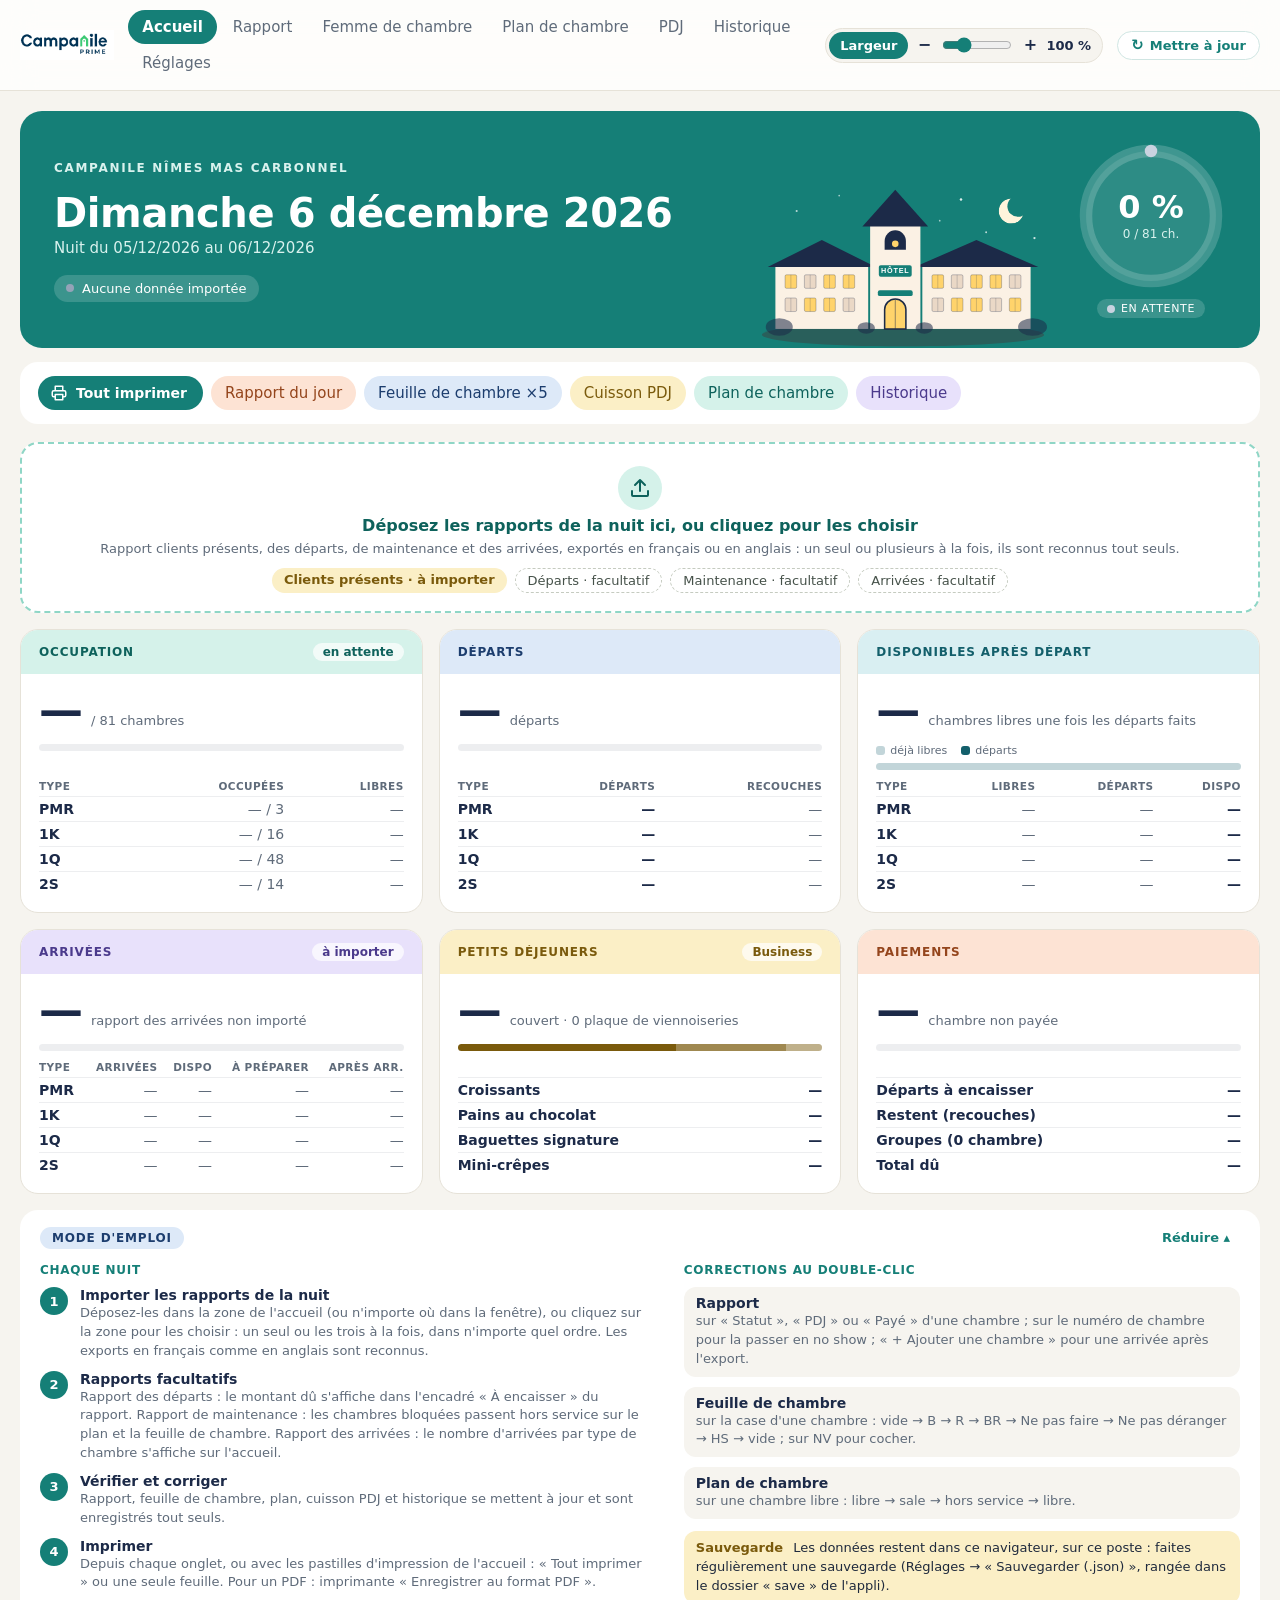
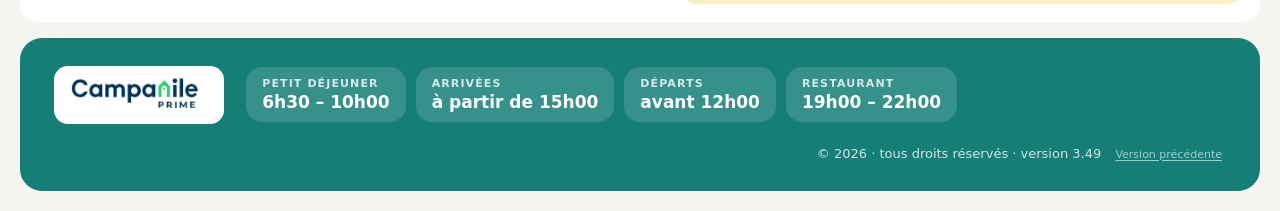
==== commit 13423483: "3.49 : menu « Importer » retiré de la barre du haut - Import par la zone de dépôt de l'accueil ou en" ====
--- a/index.html
+++ b/index.html
@@ -22,17 +22,7 @@
       <button data-vue="reglages">Réglages</button>
     </nav>
     <div id="choix-affichage" class="choix-affichage" role="group" aria-label="Taille de l'affichage"></div>
-    <button id="pastille-maj"class="pastille-maj" data-action="maj-ouvrir" hidden><span></span></button>
-    <div class="menu-import">
-      <button class="btn primaire" data-action="menu-import" aria-haspopup="true" aria-expanded="false">Importer ▾</button>
-      <div class="menu-import-liste" id="menu-import" hidden>
-        <button data-action="importer"><b>Rapport clients présents</b><small>chambres, clients, départs, PDJ, paiement</small></button>
-        <button data-action="importer-soldes"><b>Rapport des départs</b><small>montant dû des chambres en départ</small></button>
-        <button data-action="importer-maintenance"><b>Rapport de maintenance</b><small>chambres bloquées : hors service sur le plan et la feuille de chambre</small></button>
-        <button data-action="importer-arrivees"><b>Rapport des arrivées</b><small>nombre d'arrivées par type de chambre, sur l'accueil</small></button>
-        <p class="menu-import-note">Exports en français ou en anglais : les deux sont reconnus.</p>
-      </div>
-    </div>
+    <button id="pastille-maj" class="pastille-maj" data-action="maj-ouvrir" hidden><span></span></button>
   </header>
 
   <div id="notice" class="notice" hidden role="status"></div>
@@ -44,9 +34,6 @@
   <div class="voile-depot">Déposez les rapports exportés (en français ou en anglais) pour les importer</div>
 
   <input type="file" id="fichier-import" accept=".xlsx,.xlsm,.csv" multiple hidden>
-  <input type="file" id="fichier-soldes" accept=".xlsx,.xlsm,.csv" hidden>
-  <input type="file" id="fichier-maintenance" accept=".xlsx,.xlsm,.csv" hidden>
-  <input type="file" id="fichier-arrivees" accept=".xlsx,.xlsm,.csv" hidden>
   <input type="file" id="fichier-restaurer" accept=".json,application/json" hidden>
 
   <script src="js/config.js"></script>
--- a/css/app.css
+++ b/css/app.css
@@ -38,8 +38,6 @@
   padding: 10px 20px; background: var(--accent); color: #fff;
   box-shadow: 0 2px 10px rgba(10,80,75,.25);
 }
-.barre .btn.primaire { background: #fff; border-color: #fff; color: var(--accent); }
-.barre .btn.primaire:hover { filter: none; background: #eefaf8; }
 .marque { display: flex; align-items: center; gap: 10px; }
 .marque b { display: block; font-size: 16px; }
 .marque small { display: block; opacity: .75; font-size: 12px; }
@@ -55,22 +53,6 @@
 }
 #onglets button:hover { background: rgba(255,255,255,.14); color: #fff; }
 #onglets button.actif { background: #fff; color: var(--accent); font-weight: 600; }
-
-/* Menu « Importer » (rapport clients présents / rapport des soldes) */
-.menu-import { position: relative; flex: none; }
-.menu-import-liste {
-  position: absolute; right: 0; top: calc(100% + 6px); z-index: 30; min-width: 290px;
-  background: #fff; border: 1px solid var(--bord); border-radius: 10px; box-shadow: 0 12px 32px rgba(17,24,39,.2); padding: 6px;
-}
-.menu-import-liste[hidden] { display: none; }
-.menu-import-liste button {
-  display: flex; flex-direction: column; align-items: flex-start; gap: 2px; width: 100%; text-align: left;
-  border: 0; background: none; padding: 9px 12px; border-radius: 7px; cursor: pointer; color: var(--texte);
-}
-.menu-import-liste button:hover { background: var(--marine-clair); }
-.menu-import-liste b { color: var(--marine); font-size: 14px; }
-.menu-import-liste small { color: var(--doux); font-size: 12px; }
-.menu-import-note { margin: 4px 0 0; padding: 8px 12px 4px; border-top: 1px solid var(--bord); font-size: 12px; color: var(--doux); }
 
 /* ====== Boutons ====== */
 .btn {
@@ -113,8 +95,6 @@
   #onglets { flex-wrap: nowrap; overflow-x: auto; scrollbar-width: none; }
   #onglets::-webkit-scrollbar { display: none; }
   #onglets button { padding: 7px 8px; font-size: 14px; }
-  .barre .btn.primaire { padding: 7px 10px; font-size: 14px; }
-  .barre .btn.primaire .long { display: none; }
 }
 .papier .feuille { margin: 0 auto; box-shadow: 0 1px 3px rgba(0,0,0,.12), 0 6px 24px rgba(0,0,0,.06); }
 .bandeau-sauv {
@@ -365,6 +345,64 @@
 .hi-deux { display: grid; grid-template-columns: minmax(0, 2fr) minmax(260px, 1fr); gap: 16px; }
 .hi-deux > .hi-bloc { margin-bottom: 16px; }
 @media (max-width: 1100px) { .hi-deux { grid-template-columns: 1fr; } }
+/* sous-onglets de l'Historique (lilas, comme son en-tête) */
+.historique .sous-onglets button { background: var(--lilas); color: var(--lilas-fonce); }
+.historique .sous-onglets button:hover { background: #ddd3f7; }
+.historique .sous-onglets button.actif { background: var(--accent); color: #fff; }
+/* vue d'ensemble : mini-courbe sous chaque chiffre, choix de la période, sources et PDJ côte à côte */
+.hi-spark { display: block; width: 100%; height: 34px; margin-top: 8px; }
+.hi-spark .aire { fill: var(--menthe); }
+.hi-spark .trait { fill: none; stroke: var(--accent); stroke-width: 2; stroke-linejoin: round; vector-effect: non-scaling-stroke; }
+.hi-per { display: inline-flex; gap: 2px; padding: 3px; border-radius: 999px; background: rgba(255,255,255,.75); }
+.hi-per button, .hi-mois-pas { border: 0; background: none; border-radius: 999px; font: inherit; font-size: 13px; color: var(--marine); cursor: pointer; transition: background .15s, transform .1s ease-out; }
+.hi-per button { padding: 6px 12px; }
+.hi-per button:hover { background: #fff; }
+.hi-per button.actif { background: var(--marine); color: #fff; font-weight: 600; }
+.hi-per button:active, .hi-mois-pas:active:not(:disabled) { transform: scale(.95); }
+.hi-deux.egal { grid-template-columns: repeat(2, minmax(0, 1fr)); }
+.hi-pile { display: flex; height: 20px; border-radius: 8px; overflow: hidden; background: #eef2f1; }
+.hi-pile i { display: block; height: 100%; }
+.hi-legende-pile { margin: 12px 0 0; }
+.hi-legende-pile i { width: 10px; height: 10px; }
+.hi-pdj { display: flex; align-items: center; gap: 12px; margin-bottom: 8px; }
+.hi-pdj i { flex: 1; height: 20px; border-radius: 8px; background: #eef2f1; overflow: hidden; }
+.hi-pdj i b { display: block; height: 100%; background: #e0a43a; border-radius: 8px; }
+.hi-pdj em { font-style: normal; font-size: 20px; font-weight: 700; color: var(--marine); font-variant-numeric: tabular-nums; }
+/* calendrier : une case par nuit, couleur selon le taux ; à droite le mois et la nuit choisie */
+.hi-deux-cal { grid-template-columns: minmax(0, 1fr) minmax(280px, 340px); }
+.hi-mois { display: inline-flex; align-items: center; gap: 6px; }
+.hi-mois b { min-width: 130px; text-align: center; font-size: 15px; color: var(--marine); }
+.hi-mois-pas { width: 30px; height: 30px; font-size: 16px; font-weight: 700; background: rgba(255,255,255,.75); }
+.hi-mois-pas:hover:not(:disabled) { background: #fff; }
+.hi-mois-pas:disabled { opacity: .35; cursor: default; }
+.hi-cal { display: grid; grid-template-columns: repeat(7, minmax(0, 1fr)); gap: 6px; }
+.hc-j { text-align: center; font-size: 12px; font-weight: 600; color: var(--doux); }
+.hc-c {
+  display: flex; flex-direction: column; justify-content: space-between; align-items: flex-start; min-height: clamp(66px, 5vw, 130px); padding: 6px 9px;
+  border: 0; border-radius: 10px; font: inherit; text-align: left; color: var(--marine); background: #f3f1ec;
+}
+button.hc-c { cursor: pointer; transition: transform .1s ease-out, box-shadow .15s; }
+button.hc-c:hover { box-shadow: 0 0 0 2px rgba(28,42,72,.25); }
+button.hc-c:active { transform: scale(.97); }
+.hc-c span { font-size: 12px; font-weight: 600; opacity: .75; }
+.hc-c b { font-size: clamp(18px, 1.1vw, 26px); font-variant-numeric: tabular-nums; }
+.hc-c small { font-size: 11.5px; opacity: .8; }
+.hc-c.bas { background: var(--peche); color: var(--peche-fonce); }
+.hc-c.moyen { background: var(--beurre); color: var(--beurre-fonce); }
+.hc-c.haut { background: var(--menthe); color: var(--menthe-fonce); }
+.hc-c.plein { background: var(--accent); color: #fff; }
+.hc-c.choisie { box-shadow: 0 0 0 3px var(--marine); }
+.hc-c.sans { color: #a3abb5; }
+.hc-c.avenir { background: none; border: 1px dashed var(--bord); color: #b0b6bf; }
+.hi-echelle { display: flex; align-items: center; flex-wrap: wrap; gap: 6px; margin-top: 12px; font-size: 12px; color: var(--doux); }
+.hi-echelle i { display: inline-block; width: 22px; height: 11px; border-radius: 4px; margin-left: 6px; }
+.hi-echelle i.bas { background: var(--peche); } .hi-echelle i.moyen { background: var(--beurre); }
+.hi-echelle i.haut { background: var(--menthe); } .hi-echelle i.plein { background: var(--accent); }
+.hi-kv { display: flex; justify-content: space-between; gap: 12px; padding: 7px 0; border-bottom: 1px solid #f0ede6; font-size: 14px; }
+.hi-kv:last-child { border-bottom: 0; }
+.hi-kv span { color: var(--doux); }
+.hi-kv b { color: var(--marine); text-align: right; font-variant-numeric: tabular-nums; }
+@media (max-width: 1100px) { .hi-deux.egal, .hi-deux-cal { grid-template-columns: 1fr; } }
 .hi-legende i.pointille { background: repeating-linear-gradient(90deg, #9aa3b5 0 4px, transparent 4px 7px); height: 3px; border-radius: 0; }
 .hi-courbes path.avant { stroke-dasharray: 6 6; stroke-width: 2; }
 /* moyenne par jour de la semaine */
@@ -657,11 +695,6 @@
 #onglets button { color: var(--doux); border-radius: 999px; padding: 8px 14px; font-weight: 500; }
 #onglets button:hover { background: var(--menthe); color: var(--menthe-fonce); }
 #onglets button.actif { background: var(--accent); color: #fff; font-weight: 600; }
-.barre .btn.primaire { background: var(--accent); border-color: var(--accent); color: #fff; }
-.barre .btn.primaire:hover { background: var(--accent-fonce); }
-.menu-import-liste { border: 0; border-radius: 16px; padding: 8px; box-shadow: 0 16px 40px rgba(28,42,72,.16); }
-.menu-import-liste button { border-radius: 10px; }
-.menu-import-liste button:hover { background: var(--menthe); }
 
 /* boutons à plat */
 .btn { border: 0; background: var(--gris-btn); border-radius: 10px; padding: 9px 16px; font-weight: 500; transition: background .15s; }
@@ -729,14 +762,11 @@
 .ca-valeur { min-width: 40px; text-align: right; font-size: 13px; font-weight: 600; font-variant-numeric: tabular-nums; color: var(--marine); padding-right: 8px; }
 /* onglets sans feuille (accueil, historique, réglages) en mode « Largeur » : toute la fenêtre */
 .ecran.pleine-largeur, .ecran.pleine-largeur .sous-onglets { max-width: none; }
-/* portable (1440 px) : la barre du haut tient sur une ligne. « Taille » se lit au survol,
-   « Mettre à jour » devient une simple icône ↻ (le texte revient dès qu'une nouvelle version est là) */
+/* portable (1440 px) : la barre du haut tient sur une ligne, « Taille » se lit au survol */
 @media (max-width: 1700px) {
   .barre { gap: 14px; }
   .choix-affichage .ca-lib { display: none; }
   .choix-affichage input[type=range] { width: 70px; }
-  .pastille-maj.neutre { padding: 6px 9px; }
-  .pastille-maj.neutre span { display: none; }
 }
 @media (max-width: 1250px) {
   .choix-affichage input[type=range] { display: none; }
